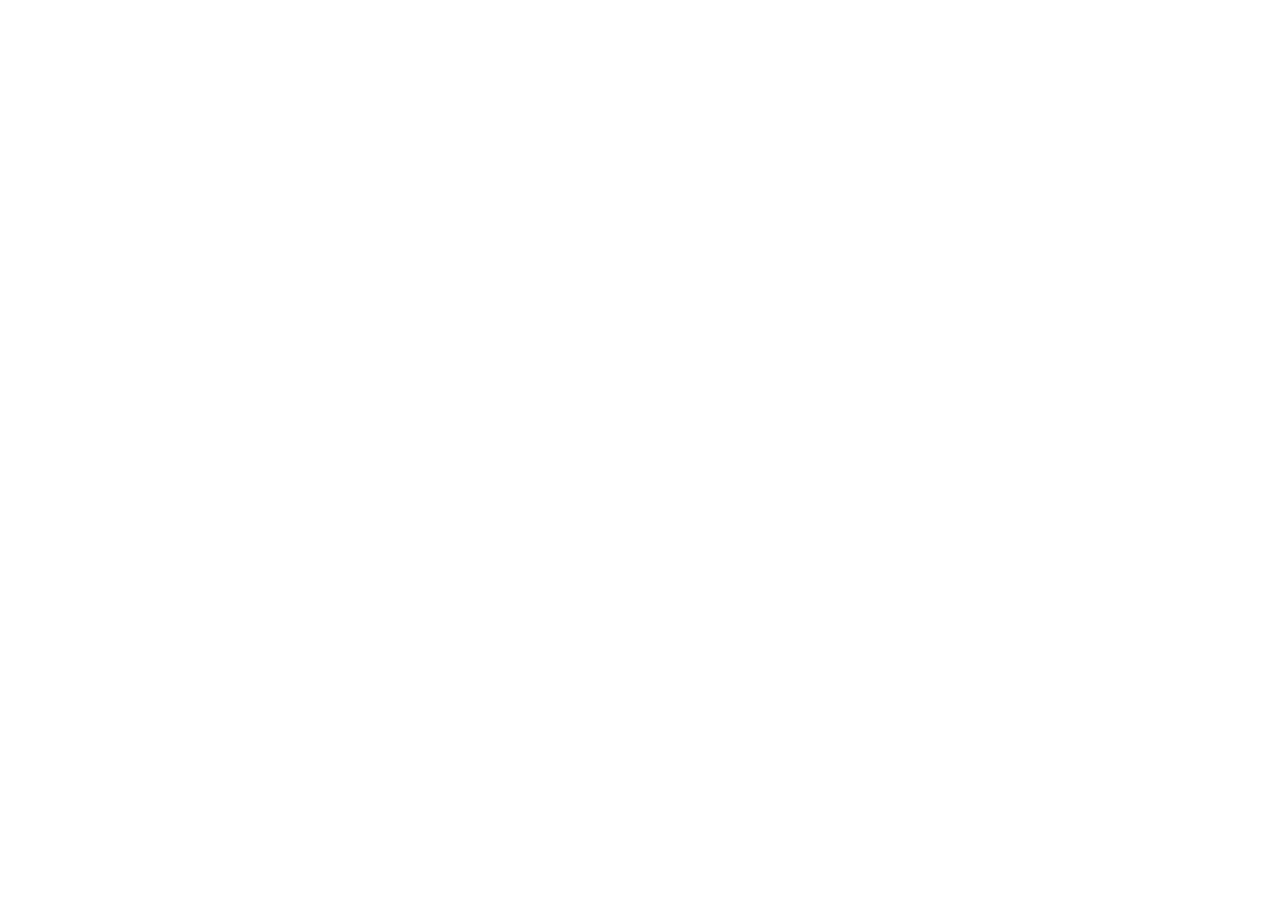
==== index.html @ 7956d727 "Add files via upload" ====
<!DOCTYPE html>
<html lang="en">

  <head>
    <meta charset="UTF-8">
    <title>Untitled</title>
    

  </head>
    
  <body>
  <!DOCTYPE html>
<html lang="he" dir="rtl">
<head>
    <meta charset="UTF-8">
    <meta name="viewport" content="width=device-width, initial-scale=1.0">
    <title>שיר גלילי - מאמנת רגשית לילדים ובני נוער</title>
    
    <!-- Scripts for React, Babel and Tailwind -->
    <script src="https://unpkg.com/react@18/umd/react.production.min.js"></script>
    <script src="https://unpkg.com/react-dom@18/umd/react-dom.production.min.js"></script>
    <script src="https://unpkg.com/@babel/standalone/babel.min.js"></script>
    <script src="https://cdn.tailwindcss.com"></script>
    
    <!-- Lucide Icons -->
    <script src="https://unpkg.com/lucide@latest"></script>

    <style>
        @import url('https://fonts.googleapis.com/css2?family=Assistant:wght@200;300;400;500;600;700;800&display=swap');
        body {
            font-family: 'Assistant', sans-serif;
        }
        .dir-rtl { direction: rtl; }
        @keyframes bounce-slow {
            0%, 100% { transform: translateY(-5%); }
            50% { transform: translateY(0); }
        }
        .animate-bounce-slow {
            animation: bounce-slow 3s infinite;
        }
        /* WhatsApp Bubble Style */
        .whatsapp-bubble {
            position: relative;
            background: #ffffff;
            border-radius: 18px;
            border-top-right-radius: 4px;
            box-shadow: 0 2px 4px rgba(0,0,0,0.1);
        }
        .whatsapp-bubble::before {
            content: "";
            position: absolute;
            top: 0;
            right: -10px;
            width: 20px;
            height: 20px;
            background: linear-gradient(135deg, #ffffff 50%, transparent 50%);
        }
    </style>
</head>
<body>
    <div id="root"></div>

    <script type="text/babel">
        const { useState, useEffect } = React;

        const Icon = ({ name, size = 24, className = "" }) => {
            useEffect(() => {
                if (window.lucide) {
                    window.lucide.createIcons();
                }
            }, [name]);
            return <i data-lucide={name} style={{ width: size, height: size }} className={className}></i>;
        };

        const App = () => {
            const [scrolled, setScrolled] = useState(false);
            const [formData, setFormData] = useState({ name: '', phone: '', age: '' });
            const [isSubmitted, setIsSubmitted] = useState(false);

            useEffect(() => {
                const handleScroll = () => setScrolled(window.scrollY > 20);
                window.addEventListener('scroll', handleScroll);
                if (window.lucide) window.lucide.createIcons();
                return () => window.removeEventListener('scroll', handleScroll);
            }, []);

            const handleWhatsAppClick = (type = 'general') => {
                const phone = "972544572696";
                const messages = {
                    general: "היי שיר, אשמח לשמוע פרטים על תהליך הליווי שלך",
                    freebie: "היי שיר, אשמח לממש את המתנה החינמית שלך!"
                };
                const text = encodeURIComponent(messages[type] || messages.general);
                window.open(`https://wa.me/${phone}?text=${text}`, '_blank');
            };

            const handleFormSubmit = (e) => {
                e.preventDefault();
                const recipientEmail = "shirgalili.coach@gmail.com";
                const subject = encodeURIComponent(`פנייה חדשה מדף הנחיתה - ${formData.name}`);
                const body = encodeURIComponent(
                    `שלום שיר,\n\nהתקבלה פנייה חדשה לתיאום אימון רגשי:\n\n` +
                    `שם מלא: ${formData.name}\n` +
                    `טלפון: ${formData.phone}\n` +
                    `גיל הילד/ה: ${formData.age}\n\n` +
                    `נשלח מדף הנחיתה.`
                );
                window.location.href = `mailto:${recipientEmail}?subject=${subject}&body=${body}`;
                setIsSubmitted(true);
                setTimeout(() => setIsSubmitted(false), 5000);
            };

            const services = [
                { title: "חיזוק הדימוי העצמי והביטחון", icon: "trophy", iconColor: "text-amber-500", color: "bg-amber-50" },
                { title: "ויסות רגשי והתמודדות עם כעסים", icon: "sun", iconColor: "text-orange-400", color: "bg-orange-50" },
                { title: "תקשורת טובה ובריאה עם הסביבה", icon: "messages-square", iconColor: "text-blue-500", color: "bg-blue-50" },
                { title: "הצבת מטרות אישיות והגשמה", icon: "target", iconColor: "text-red-500", color: "bg-red-50" }
            ];

            const testimonials = [
                { text: "היי שיר שבוע טוב ממי! רציתי לשתף אותך שדיברנו בשבת וממש שמתי לב שהוא הרבה יותר מודע לעצמו, הוא כבר מחכה בקוצר רוח למפגש שלכם השבוע! אני לא יודעת מה את עושה שם אבל זה עובד!! אני ממש ממש מודה לך! 🙏💖", time: "20:35" },
                { text: "היי שיר, מה שלומך? ערב טוב, בשמחה, גם יש כמה עדכונים שחייבת לשתף אותך... דברים טובים כמובן! הילד חזר פשוט אחרת היום ✨", time: "21:37" },
                { text: "היי שיר, רציתי לומר תודה. הילד בן 7 וחצי ואני רואה שינוי אמיתי בדרך שהוא מפרש סיטואציות בבית. המדריך ששלחת לנו עזר לנו מאוד להתחיל לדבר בשפה אחרת בבית, זה פשוט קסם! 😍", time: "10:15" }
            ];

            return (
                <div className="min-h-screen bg-[#fcfdfd] text-slate-800 selection:bg-blue-100 dir-rtl">
                    {/* Navigation */}
                    <nav className={`fixed top-0 left-0 right-0 z-50 transition-all duration-300 px-6 py-2 flex justify-between items-center ${scrolled ? 'bg-white/95 backdrop-blur-md shadow-sm border-b' : 'bg-transparent'}`}>
                        <div className="flex items-center">
                            <img src="logo.png" alt="לוגו" className="h-16 md:h-20 object-contain" onError={(e) => e.target.style.display='none'} />
                        </div>
                        <div className="hidden md:flex gap-8 font-medium text-[#4a6b8a]">
                            <a href="#services" className="hover:text-[#5c85a8] transition">תחומי ליווי</a>
                            <a href="#about" className="hover:text-[#5c85a8] transition">קצת עליי</a>
                            <a href="#testimonials" className="hover:text-[#5c85a8] transition">המלצות</a>
                            <a href="#freebie" className="text-[#9eb89a] font-bold">מתנה בחינם</a>
                            <a href="#contact" className="hover:text-[#5c85a8] transition">צור קשר</a>
                        </div>
                        <button onClick={() => handleWhatsAppClick('general')} className="bg-[#25D366] text-white px-5 py-2.5 rounded-full flex items-center gap-2 font-bold shadow-md hover:bg-[#20ba5a] transition">
                            <Icon name="message-circle" size={18} />
                            <span>דברו איתי</span>
                        </button>
                    </nav>

                    {/* Hero Section */}
                    <section className="relative pt-36 pb-20 px-6 bg-gradient-to-b from-[#f0f4f8] via-white to-white text-right">
                        <div className="max-w-6xl mx-auto flex flex-col md:flex-row items-center gap-16 text-right">
                            <div className="md:w-1/2 space-y-8 z-10 text-right">
                                <div className="inline-block bg-[#9eb89a]/20 text-[#6a8a66] px-4 py-1 rounded-full text-sm font-bold border border-[#9eb89a]/30">עכשיו יותר מתמיד הילדים שלכם זקוקים למענה</div>
                                <h1 className="text-4xl md:text-6xl font-extrabold text-[#4a6b8a] leading-tight text-right">מעניקה לילד שלך <span className="text-[#9eb89a]">ארגז כלים</span> רגשי לחיים</h1>
                                <p className="text-xl text-slate-600 leading-relaxed text-right">נעים מאוד, אני <span className="font-bold text-[#4a6b8a]">שיר</span>, מאמנת רגשית לילדים ונוער. אני מזמינה את ילדיכם לתהליך של צמיחה וביטחון.</p>
                                <div className="flex flex-wrap gap-4 justify-start">
                                    <button onClick={() => handleWhatsAppClick('general')} className="bg-[#25D366] text-white px-10 py-4 rounded-2xl text-lg font-bold shadow-lg transform hover:-translate-y-1 transition">תיאום שיחת ייעוץ בוואטסאפ</button>
                                    <button onClick={() => document.getElementById('freebie').scrollIntoView({ behavior: 'smooth' })} className="bg-white border-2 border-[#9eb89a] text-[#6a8a66] px-10 py-4 rounded-2xl text-lg font-bold hover:bg-[#9eb89a]/5 transition">לקבלת המוצר החינמי</button>
                                </div>
                            </div>
                            <div className="md:w-1/2 relative">
                                <div className="relative w-full aspect-square max-w-md mx-auto">
                                    <div className="relative z-10 w-full h-full rounded-[2.5rem] overflow-hidden border-8 border-white shadow-2xl">
                                        <img src="shir-profile.png" alt="שיר" className="w-full h-full object-cover" />
                                    </div>
                                    <div className="absolute -bottom-6 -right-10 z-20 bg-white p-5 rounded-2xl shadow-xl border flex items-center gap-4 hidden sm:flex">
                                        <div className="bg-[#9eb89a]/20 p-2 rounded-full text-[#6a8a66]"><Icon name="heart" /></div>
                                        <div className="text-right"><div className="font-bold text-right">מרחב בטוח ומכיל</div><div className="text-sm text-slate-500 text-right">שיר גלילי</div></div>
                                    </div>
                                </div>
                            </div>
                        </div>
                    </section>

                    {/* Services Section */}
                    <section id="services" className="py-24 px-6 bg-white text-right">
                        <div className="max-w-6xl mx-auto text-center">
                            <h2 className="text-3xl md:text-5xl font-bold text-[#4a6b8a] mb-4 text-center">במה אנחנו מתמקדים?</h2>
                            <div className="w-24 h-1.5 bg-[#9eb89a] mx-auto rounded-full mb-16"></div>
                            <div className="grid grid-cols-1 sm:grid-cols-2 lg:grid-cols-4 gap-8">
                                {services.map((s, i) => (
                                    <div key={i} className="bg-white p-8 rounded-[2rem] border border-slate-100 shadow-sm hover:shadow-xl transition-all text-center">
                                        <div className={`w-24 h-24 ${s.color} rounded-[2rem] flex items-center justify-center mx-auto mb-6 shadow-inner text-center`}>
                                            <Icon name={s.icon} size={40} className={s.iconColor} />
                                        </div>
                                        <h3 className="text-xl font-bold text-[#4a6b8a] text-center">{s.title}</h3>
                                    </div>
                                ))}
                            </div>
                        </div>
                    </section>

                    {/* About Me Section */}
                    <section id="about" className="py-24 px-6 bg-slate-50 text-right">
                        <div className="max-w-6xl mx-auto flex flex-col md:flex-row gap-16 items-center text-right">
                            <div className="md:w-2/5 text-center">
                                <div className="relative inline-block">
                                    <div className="absolute -inset-4 bg-[#9eb89a]/20 rounded-full blur-xl animate-pulse"></div>
                                    <div className="relative w-64 h-64 md:w-80 md:h-80 rounded-full overflow-hidden border-4 border-white shadow-2xl mx-auto grayscale-0 hover:grayscale transition duration-500">
                                        <img src="shir-profile.png" alt="שיר גלילי" className="w-full h-full object-cover" />
                                    </div>
                                </div>
                            </div>
                            <div className="md:w-3/5 space-y-6 text-right">
                                <h2 className="text-3xl md:text-5xl font-bold text-[#4a6b8a] text-right">נעים מאוד, אני שיר</h2>
                                <div className="w-20 h-1.5 bg-[#9eb89a] rounded-full mr-0 text-right"></div>
                                <div className="space-y-4 text-lg text-slate-700 leading-relaxed text-right">
                                    <p>אני <strong>שיר גלילי</strong>, מאמנת רגשית בשיטת "בשביל ההורות", מורה ומחנכת.</p>
                                    <p>
                                        הקשר שלי עם עולם הילדים והנוער התחיל עוד כשהייתי נערה בעצמי. תמיד מצאתי את עצמי במקום המקשיב, המכיל והמייעץ, עד שרבים מחבריי נהגו לכנות אותי "הפסיכולוגית האישית" שלהם.
                                    </p>
                                    <p className="bg-white p-4 rounded-xl border-r-4 border-[#9eb89a] shadow-sm italic text-right">
                                        "בעקבות תקופה מאתגרת שעברתי בחיי, זכיתי להיחשף לעולם האימון הרגשי – הפעם מכיסא המתאמנת. החוויה הזו שינתה את חיי מהקצה אל הקצה!"
                                    </p>
                                    <p>
                                        באותו רגע מדויק, כשהרגשתי את השינוי על בשרי, ידעתי שזה הייעוד שלי: להעביר את הטוב הזה הלאה, להעניק לילדים ולבני נוער את הכלים ששינו אותי, ולעזור להם לצמוח מתוך כל אתגר.
                                    </p>
                                </div>
                                <button onClick={() => handleWhatsAppClick('general')} className="flex items-center gap-2 text-[#4a6b8a] font-bold hover:gap-4 transition-all text-right">
                                    <span>רוצים להכיר אותי טוב יותר? בואו נדבר</span>
                                    <Icon name="arrow-left" size={20} />
                                </button>
                            </div>
                        </div>
                    </section>

                    {/* Testimonials Section */}
                    <section id="testimonials" className="py-24 px-6 bg-[#f0f2f5] overflow-hidden text-right">
                        <div className="max-w-4xl mx-auto text-right">
                            <div className="text-center mb-16 text-center">
                                <h2 className="text-3xl md:text-5xl font-bold text-[#4a6b8a] mb-4 text-center">מה הורים מספרים?</h2>
                                <div className="w-24 h-1.5 bg-[#9eb89a] mx-auto rounded-full mb-8"></div>
                                <p className="text-slate-700 text-center font-semibold text-lg text-center">הודעות אמיתיות שנשלחו כבר בזמן תהליך הליווי הרגשי של הילדים שלכם!</p>
                            </div>
                            
                            <div className="space-y-12 text-right">
                                {testimonials.map((t, i) => (
                                    <div key={i} className={`flex ${i % 2 === 0 ? 'justify-start' : 'justify-end'} animate-in slide-in-from-bottom duration-700`}>
                                        <div className={`max-w-[85%] md:max-w-[60%] whatsapp-bubble p-4 text-right shadow-md ${i % 2 !== 0 ? 'bg-[#dcf8c6]' : 'bg-white'}`}>
                                            <p className="text-slate-800 leading-relaxed text-lg mb-2 text-right">{t.text}</p>
                                            <div className="text-[11px] text-slate-400 text-left">{t.time} ✓✓</div>
                                        </div>
                                    </div>
                                ))}
                            </div>
                        </div>
                    </section>

                    {/* Freebie Section */}
                    <section id="freebie" className="py-24 px-6 relative overflow-hidden text-right">
                        <div className="absolute inset-0 bg-[#5c85a8]"></div>
                        <div className="max-w-5xl mx-auto relative z-10 text-right">
                            <div className="bg-white/10 backdrop-blur-md border border-white/20 rounded-[3rem] p-8 md:p-16 flex flex-col md:flex-row items-center gap-12 text-white text-right">
                                <div className="md:w-3/5 space-y-6 text-right">
                                    <div className="inline-block bg-[#9eb89a] px-4 py-1 rounded-full text-sm font-bold uppercase text-right">מתנה עבורכם</div>
                                    <h2 className="text-3xl md:text-5xl font-bold text-right">לראות את העולם במגוון צבעים 🎨</h2>
                                    <p className="text-xl text-blue-50 leading-relaxed text-right">הכנתי לכם מוצר חינמי שעוזר לילדים לגלות שיש יותר מדרך אחת להסתכל על סיטואציות. כלי פשוט שמשנה אווירה בבית.</p>
                                    <button onClick={() => handleWhatsAppClick('freebie')} className="bg-[#25D366] text-white px-10 py-5 rounded-2xl text-xl font-bold flex items-center gap-3 shadow-xl hover:bg-[#20ba5a] transition active:scale-95 text-right">
                                        <Icon name="message-circle" size={30} />
                                        <span>שלחי לי את המתנה לוואטסאפ</span>
                                    </button>
                                </div>
                                <div className="md:w-2/5 text-center">
                                    <div className="text-8xl animate-bounce-slow text-center">🎁</div>
                                </div>
                            </div>
                        </div>
                    </section>

                    {/* Clinic Section */}
                    <section className="py-24 px-6 bg-slate-50 text-right">
                        <div className="max-w-6xl mx-auto flex flex-col md:flex-row gap-16 items-center text-right">
                            <div className="md:w-1/2 text-right">
                                <div className="rounded-[2.5rem] overflow-hidden shadow-2xl border-8 border-white group text-right">
                                    <img src="clinic.png" alt="קליניקה" className="w-full h-full object-cover group-hover:scale-105 transition duration-700" />
                                </div>
                            </div>
                            <div className="md:w-1/2 space-y-6 text-right">
                                <h2 className="text-3xl font-bold text-[#4a6b8a] text-right">הקליניקה שלי</h2>
                                <div className="w-16 h-1.5 bg-[#9eb89a] rounded-full mr-0 text-right"></div>
                                <p className="text-lg text-slate-600 leading-relaxed text-right">התהליך מתקיים במרחב רגוע, בטוח ומזמין. הקליניקה מעוצבת כדי להשרות ביטחון ולאפשר ביטוי עצמי מלא דרך שיחה, משחק ויצירה.</p>
                                <div className="space-y-4 pt-4 text-right">
                                    {["ליווי אישי ממוקד תוצאות 🌱", "הדרכת הורים צמודה 🏡", "סביבה תומכת ומקבלת ☁️"].map((t, i) => (
                                        <div key={i} className="bg-white p-4 rounded-2xl border border-slate-100 font-bold shadow-sm text-right">{t}</div>
                                    ))}
                                </div>
                            </div>
                        </div>
                    </section>

                    {/* Footer / Contact Section */}
                    <footer id="contact" className="bg-[#1e293b] text-white py-20 px-6 text-right">
                        <div className="max-w-6xl mx-auto grid grid-cols-1 md:grid-cols-2 gap-20 text-right">
                            <div className="space-y-8 text-right">
                                <div className="bg-white p-3 inline-block rounded-2xl shadow-lg text-right">
                                    <img src="logo.png" className="h-20" alt="לוגו שיר" />
                                </div>
                                <h2 className="text-3xl font-bold text-right">אני זמינה לכל שאלה</h2>
                                <div className="space-y-4 text-right">
                                    <a href="tel:0544572696" className="flex items-center gap-4 text-xl hover:text-blue-400 transition group justify-start text-right">
                                        <div className="bg-blue-500/10 p-3 rounded-full text-blue-400 group-hover:bg-blue-500/20 text-right"><Icon name="phone" /></div>
                                        <span className="font-mono text-right">054-4572696</span>
                                    </a>
                                    <button onClick={() => handleWhatsAppClick('general')} className="flex items-center gap-4 text-xl bg-[#25D366]/10 p-3 pr-4 rounded-2xl border border-[#25D366]/30 text-[#25D366] hover:bg-[#25D366]/20 transition-all w-full md:w-auto justify-start text-right">
                                        <Icon name="message-circle" />
                                        <span className="font-bold text-right">שיר - מאמנת רגשית</span>
                                    </button>
                                </div>
                            </div>

                            <div className="bg-white/5 p-8 rounded-[2.5rem] border border-white/10 relative shadow-2xl text-right">
                                {isSubmitted && (
                                    <div className="absolute inset-0 z-20 bg-slate-900/95 flex flex-col items-center justify-center p-8 text-center animate-in fade-in duration-300">
                                        <Icon name="check-circle" size={48} className="text-green-500 mb-4 text-center" />
                                        <h3 className="text-2xl font-bold mb-2 text-center">המייל מוכן!</h3>
                                        <p className="text-slate-300 text-center">אנא לחצו על 'שלח' באפליקציית המייל שפתחנו עבורכם.</p>
                                        <button onClick={() => setIsSubmitted(false)} className="mt-4 underline text-[#9eb89a] text-center">חזור</button>
                                    </div>
                                )}
                                <h3 className="text-2xl font-bold mb-8 flex items-center gap-3 justify-start text-right">נחזור אליכם בהקדם <span className="text-[#9eb89a]">🍃</span></h3>
                                <form onSubmit={handleFormSubmit} className="space-y-5 text-right">
                                    <input required value={formData.name} onChange={e => setFormData({...formData, name: e.target.value})} className="w-full px-5 py-4 bg-white/5 rounded-xl border border-white/10 text-white focus:border-[#9eb89a] outline-none transition-colors text-right" placeholder="שם מלא" />
                                    <div className="grid grid-cols-1 sm:grid-cols-2 gap-4 text-right">
                                        <input required value={formData.phone} onChange={e => setFormData({...formData, phone: e.target.value})} className="w-full px-5 py-4 bg-white/5 rounded-xl border border-white/10 text-white focus:border-[#9eb89a] outline-none transition-colors text-right" placeholder="טלפון" />
                                        <input required value={formData.age} onChange={e => setFormData({...formData, age: e.target.value})} className="w-full px-5 py-4 bg-white/5 rounded-xl border border-white/10 text-white focus:border-[#9eb89a] outline-none transition-colors text-right" placeholder="גיל הילד/ה" />
                                    </div>
                                    <button type="submit" className="w-full bg-[#5c85a8] hover:bg-[#4a6b8a] py-5 rounded-xl font-bold text-lg flex items-center justify-center gap-3 transition shadow-lg text-right">
                                        <Icon name="send" size={20} />
                                        <span>שליחת פרטים לתיאום</span>
                                    </button>
                                </form>
                            </div>
                        </div>
                        <div className="mt-20 pt-8 border-t border-white/10 text-center text-slate-500 text-sm text-center">
                            © {new Date().getFullYear()} שיר גלילי - מאמנת רגשית לילדים ובני נוער | כל הזכויות שמורות
                        </div>
                    </footer>
                </div>
            );
        };

        const root = ReactDOM.createRoot(document.getElementById('root'));
        root.render(<App />);
    </script>
</body>
</html>
    
  </body>
  
</html>
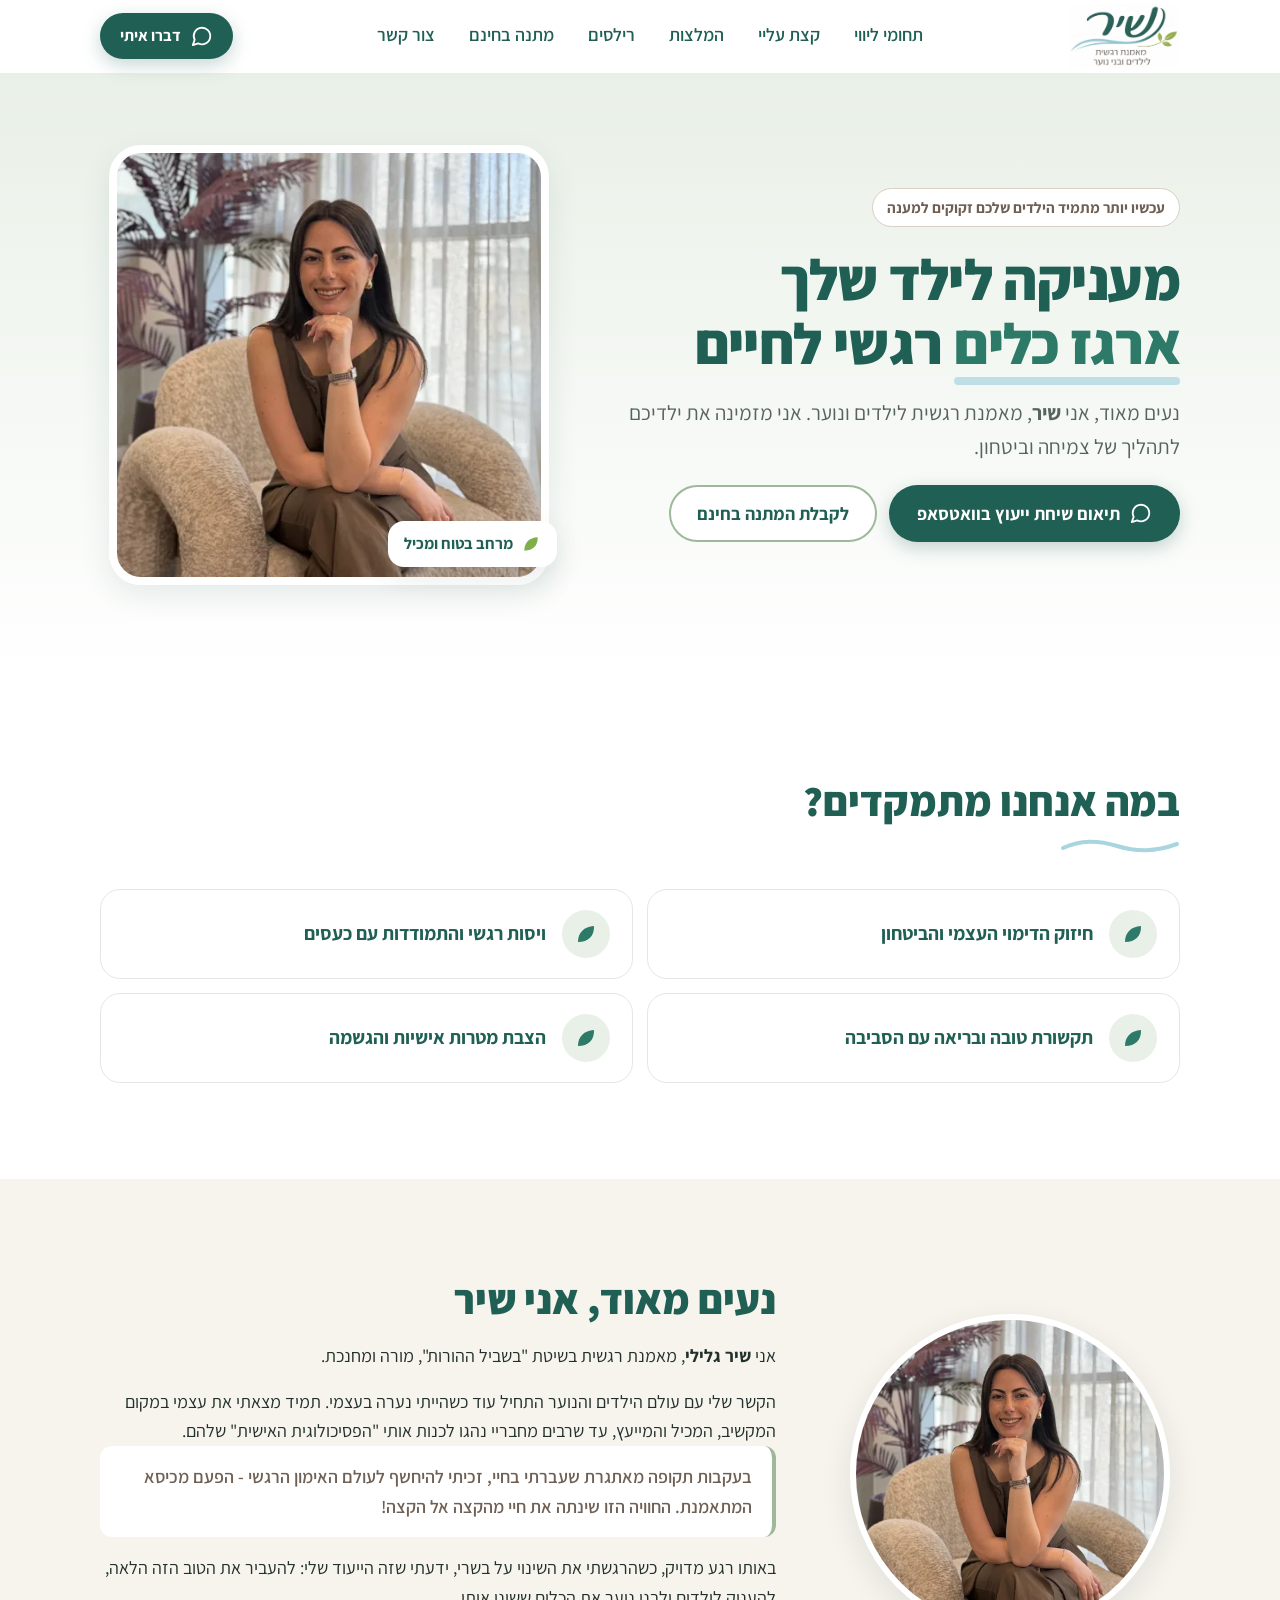
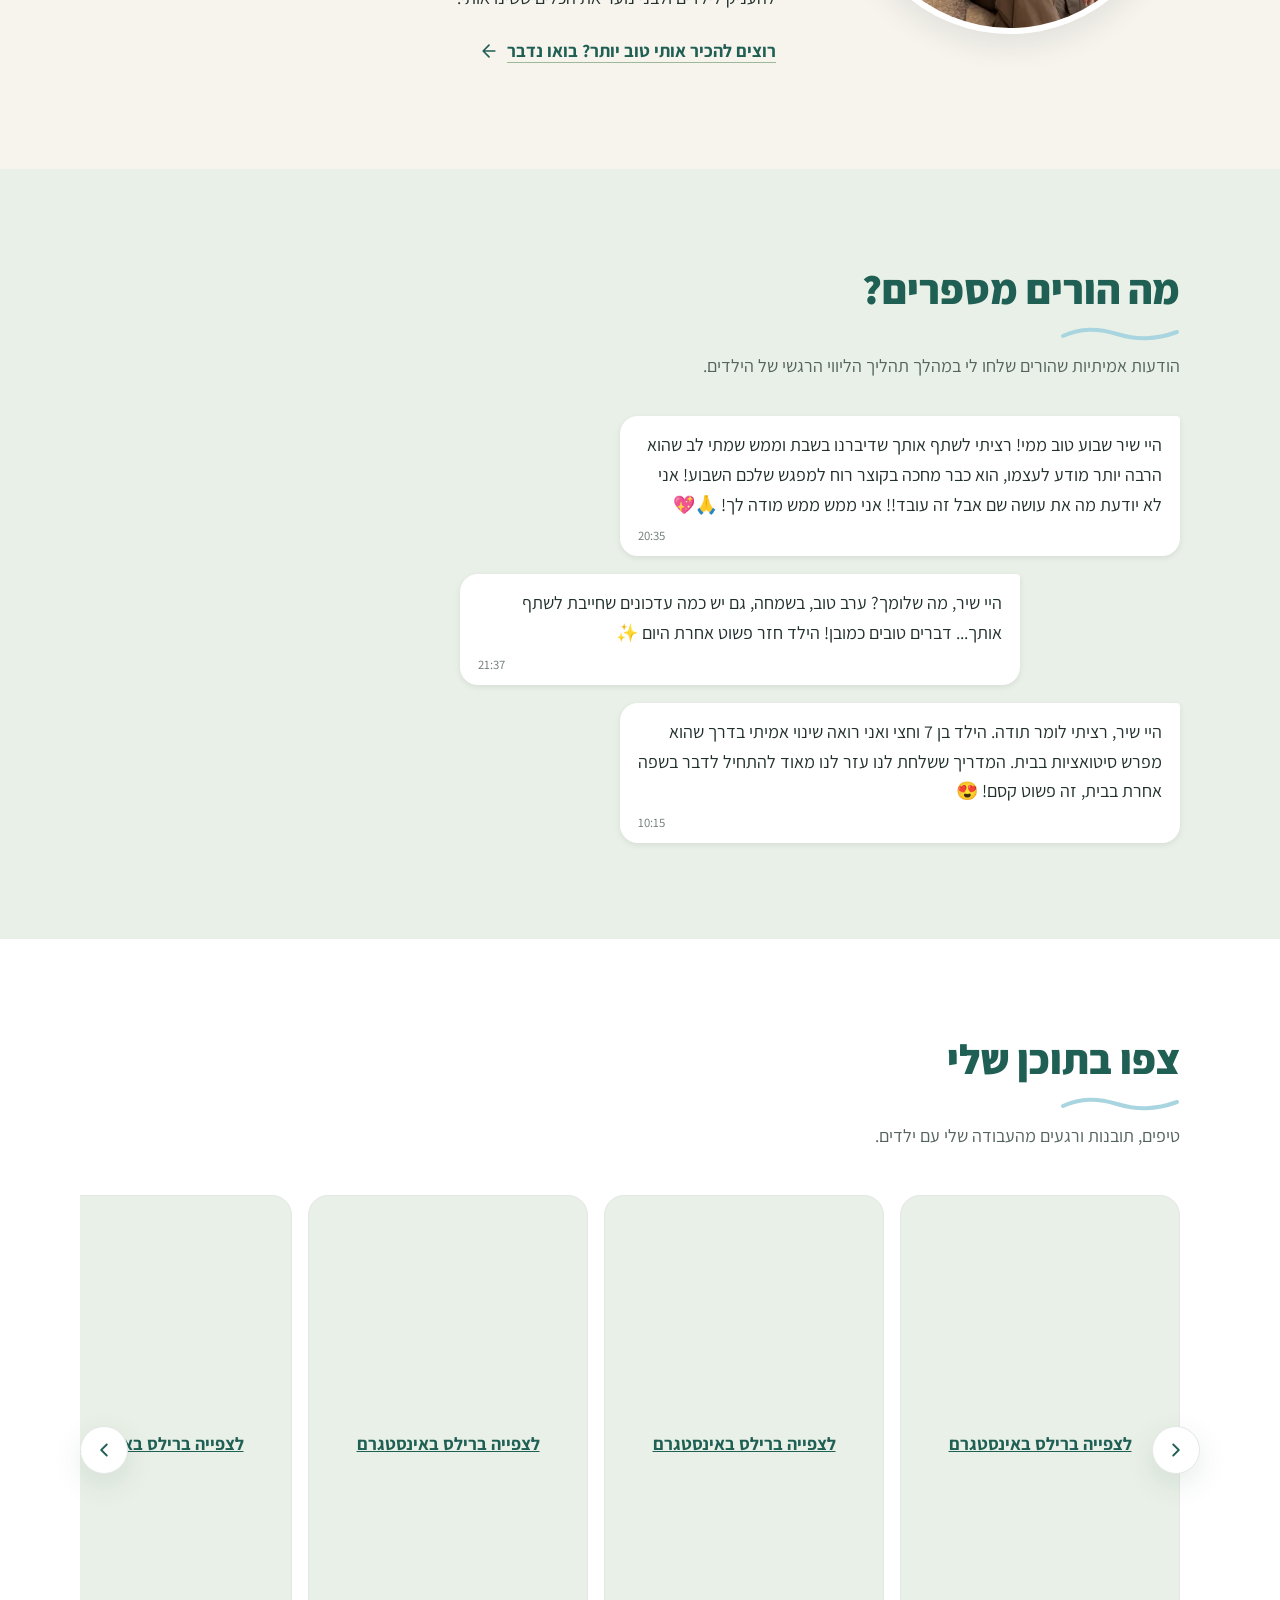
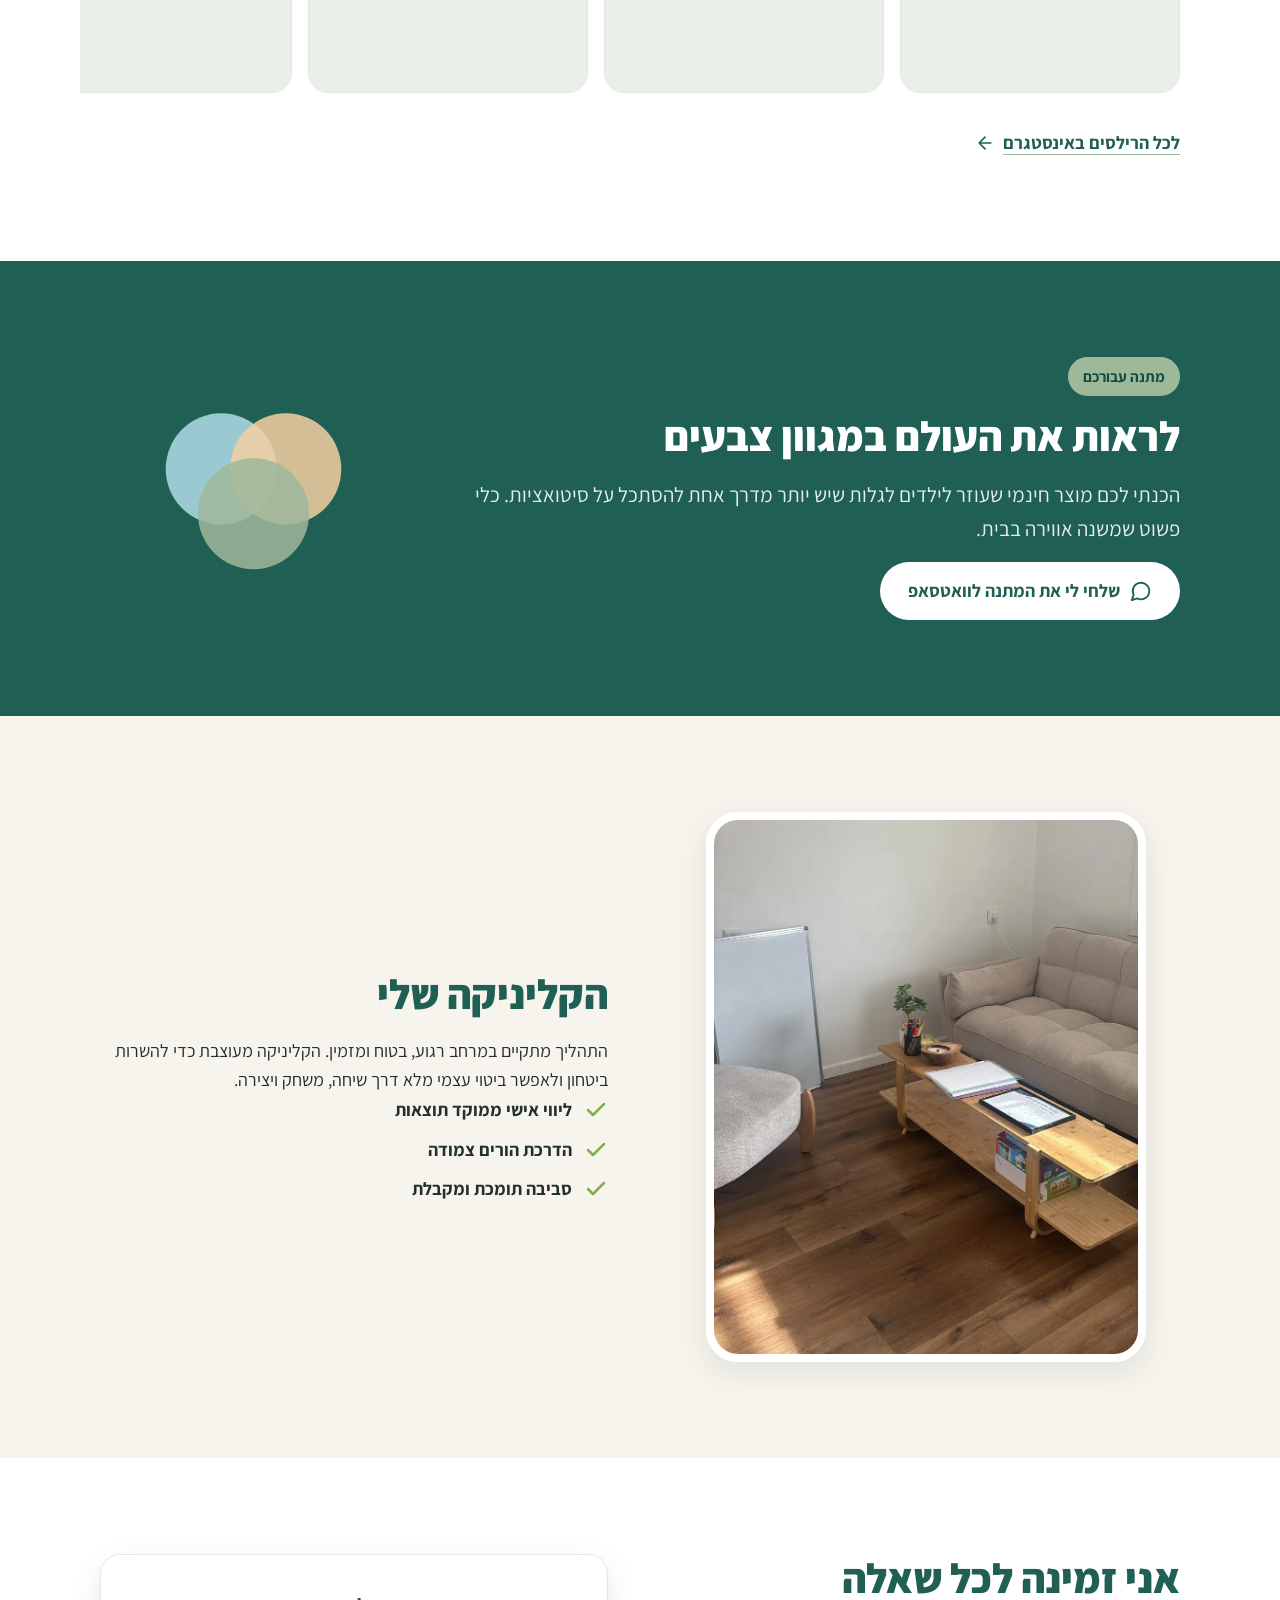
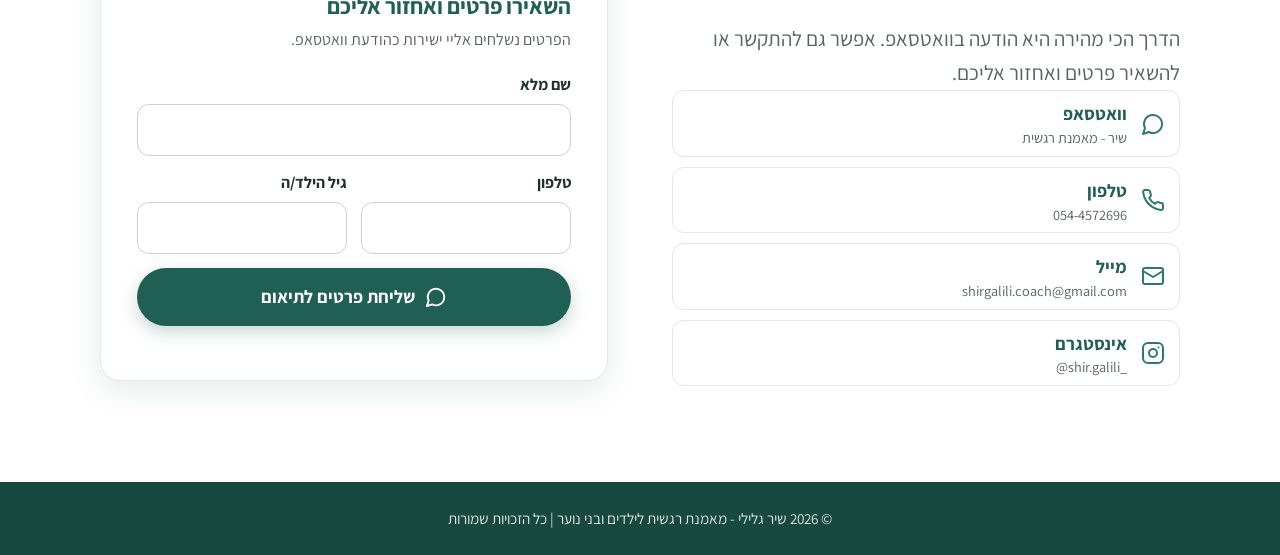
==== commit 54c306da: "Rebuild site as fast static page with mobile menu, SEO and WhatsApp form - Replace in-browser React/" ====
--- a/index.html
+++ b/index.html
@@ -1,347 +1,213 @@
 <!DOCTYPE html>
-<html lang="en">
-
-  <head>
-    <meta charset="UTF-8">
-    <title>Untitled</title>
-    
-
-  </head>
-    
-  <body>
-  <!DOCTYPE html>
 <html lang="he" dir="rtl">
 <head>
-    <meta charset="UTF-8">
-    <meta name="viewport" content="width=device-width, initial-scale=1.0">
-    <title>שיר גלילי - מאמנת רגשית לילדים ובני נוער</title>
-    
-    <!-- Scripts for React, Babel and Tailwind -->
-    <script src="https://unpkg.com/react@18/umd/react.production.min.js"></script>
-    <script src="https://unpkg.com/react-dom@18/umd/react-dom.production.min.js"></script>
-    <script src="https://unpkg.com/@babel/standalone/babel.min.js"></script>
-    <script src="https://cdn.tailwindcss.com"></script>
-    
-    <!-- Lucide Icons -->
-    <script src="https://unpkg.com/lucide@latest"></script>
-
-    <style>
-        @import url('https://fonts.googleapis.com/css2?family=Assistant:wght@200;300;400;500;600;700;800&display=swap');
-        body {
-            font-family: 'Assistant', sans-serif;
-        }
-        .dir-rtl { direction: rtl; }
-        @keyframes bounce-slow {
-            0%, 100% { transform: translateY(-5%); }
-            50% { transform: translateY(0); }
-        }
-        .animate-bounce-slow {
-            animation: bounce-slow 3s infinite;
-        }
-        /* WhatsApp Bubble Style */
-        .whatsapp-bubble {
-            position: relative;
-            background: #ffffff;
-            border-radius: 18px;
-            border-top-right-radius: 4px;
-            box-shadow: 0 2px 4px rgba(0,0,0,0.1);
-        }
-        .whatsapp-bubble::before {
-            content: "";
-            position: absolute;
-            top: 0;
-            right: -10px;
-            width: 20px;
-            height: 20px;
-            background: linear-gradient(135deg, #ffffff 50%, transparent 50%);
-        }
-    </style>
+<meta charset="UTF-8">
+<meta name="viewport" content="width=device-width, initial-scale=1">
+<title>שיר גלילי - מאמנת רגשית לילדים ובני נוער</title>
+<meta name="description" content="שיר גלילי, מאמנת רגשית לילדים ובני נוער בשיטת &quot;בשביל ההורות&quot;. חיזוק ביטחון עצמי, ויסות רגשי, תקשורת והצבת מטרות - בליווי אישי ובהדרכת הורים.">
+<link rel="canonical" href="https://liadgalili11-alt.github.io/shirgalili/">
+<meta name="theme-color" content="#1f5f54">
+<link rel="icon" type="image/png" sizes="48x48" href="img/icon-48.png">
+<link rel="apple-touch-icon" href="img/icon-180.png">
+
+<meta property="og:type" content="website">
+<meta property="og:locale" content="he_IL">
+<meta property="og:title" content="שיר גלילי - מאמנת רגשית לילדים ובני נוער">
+<meta property="og:description" content="ארגז כלים רגשי לחיים: ליווי אישי לילדים ונוער והדרכת הורים צמודה.">
+<meta property="og:url" content="https://liadgalili11-alt.github.io/shirgalili/">
+<meta property="og:image" content="https://liadgalili11-alt.github.io/shirgalili/img/shir-og.jpg">
+<meta name="twitter:card" content="summary_large_image">
+
+<link rel="preload" href="fonts/assistant-hebrew-wght-normal.woff2" as="font" type="font/woff2" crossorigin>
+<link rel="stylesheet" href="styles.css">
+
+<script type="application/ld+json">
+{
+  "@context": "https://schema.org",
+  "@type": "ProfessionalService",
+  "name": "שיר גלילי - מאמנת רגשית לילדים ובני נוער",
+  "url": "https://liadgalili11-alt.github.io/shirgalili/",
+  "image": "https://liadgalili11-alt.github.io/shirgalili/img/shir-og.jpg",
+  "telephone": "+972-54-457-2696",
+  "email": "shirgalili.coach@gmail.com",
+  "sameAs": ["https://www.instagram.com/shir.galili_"]
+}
+</script>
 </head>
 <body>
-    <div id="root"></div>
-
-    <script type="text/babel">
-        const { useState, useEffect } = React;
-
-        const Icon = ({ name, size = 24, className = "" }) => {
-            useEffect(() => {
-                if (window.lucide) {
-                    window.lucide.createIcons();
-                }
-            }, [name]);
-            return <i data-lucide={name} style={{ width: size, height: size }} className={className}></i>;
-        };
-
-        const App = () => {
-            const [scrolled, setScrolled] = useState(false);
-            const [formData, setFormData] = useState({ name: '', phone: '', age: '' });
-            const [isSubmitted, setIsSubmitted] = useState(false);
-
-            useEffect(() => {
-                const handleScroll = () => setScrolled(window.scrollY > 20);
-                window.addEventListener('scroll', handleScroll);
-                if (window.lucide) window.lucide.createIcons();
-                return () => window.removeEventListener('scroll', handleScroll);
-            }, []);
-
-            const handleWhatsAppClick = (type = 'general') => {
-                const phone = "972544572696";
-                const messages = {
-                    general: "היי שיר, אשמח לשמוע פרטים על תהליך הליווי שלך",
-                    freebie: "היי שיר, אשמח לממש את המתנה החינמית שלך!"
-                };
-                const text = encodeURIComponent(messages[type] || messages.general);
-                window.open(`https://wa.me/${phone}?text=${text}`, '_blank');
-            };
-
-            const handleFormSubmit = (e) => {
-                e.preventDefault();
-                const recipientEmail = "shirgalili.coach@gmail.com";
-                const subject = encodeURIComponent(`פנייה חדשה מדף הנחיתה - ${formData.name}`);
-                const body = encodeURIComponent(
-                    `שלום שיר,\n\nהתקבלה פנייה חדשה לתיאום אימון רגשי:\n\n` +
-                    `שם מלא: ${formData.name}\n` +
-                    `טלפון: ${formData.phone}\n` +
-                    `גיל הילד/ה: ${formData.age}\n\n` +
-                    `נשלח מדף הנחיתה.`
-                );
-                window.location.href = `mailto:${recipientEmail}?subject=${subject}&body=${body}`;
-                setIsSubmitted(true);
-                setTimeout(() => setIsSubmitted(false), 5000);
-            };
-
-            const services = [
-                { title: "חיזוק הדימוי העצמי והביטחון", icon: "trophy", iconColor: "text-amber-500", color: "bg-amber-50" },
-                { title: "ויסות רגשי והתמודדות עם כעסים", icon: "sun", iconColor: "text-orange-400", color: "bg-orange-50" },
-                { title: "תקשורת טובה ובריאה עם הסביבה", icon: "messages-square", iconColor: "text-blue-500", color: "bg-blue-50" },
-                { title: "הצבת מטרות אישיות והגשמה", icon: "target", iconColor: "text-red-500", color: "bg-red-50" }
-            ];
-
-            const testimonials = [
-                { text: "היי שיר שבוע טוב ממי! רציתי לשתף אותך שדיברנו בשבת וממש שמתי לב שהוא הרבה יותר מודע לעצמו, הוא כבר מחכה בקוצר רוח למפגש שלכם השבוע! אני לא יודעת מה את עושה שם אבל זה עובד!! אני ממש ממש מודה לך! 🙏💖", time: "20:35" },
-                { text: "היי שיר, מה שלומך? ערב טוב, בשמחה, גם יש כמה עדכונים שחייבת לשתף אותך... דברים טובים כמובן! הילד חזר פשוט אחרת היום ✨", time: "21:37" },
-                { text: "היי שיר, רציתי לומר תודה. הילד בן 7 וחצי ואני רואה שינוי אמיתי בדרך שהוא מפרש סיטואציות בבית. המדריך ששלחת לנו עזר לנו מאוד להתחיל לדבר בשפה אחרת בבית, זה פשוט קסם! 😍", time: "10:15" }
-            ];
-
-            return (
-                <div className="min-h-screen bg-[#fcfdfd] text-slate-800 selection:bg-blue-100 dir-rtl">
-                    {/* Navigation */}
-                    <nav className={`fixed top-0 left-0 right-0 z-50 transition-all duration-300 px-6 py-2 flex justify-between items-center ${scrolled ? 'bg-white/95 backdrop-blur-md shadow-sm border-b' : 'bg-transparent'}`}>
-                        <div className="flex items-center">
-                            <img src="logo.png" alt="לוגו" className="h-16 md:h-20 object-contain" onError={(e) => e.target.style.display='none'} />
-                        </div>
-                        <div className="hidden md:flex gap-8 font-medium text-[#4a6b8a]">
-                            <a href="#services" className="hover:text-[#5c85a8] transition">תחומי ליווי</a>
-                            <a href="#about" className="hover:text-[#5c85a8] transition">קצת עליי</a>
-                            <a href="#testimonials" className="hover:text-[#5c85a8] transition">המלצות</a>
-                            <a href="#freebie" className="text-[#9eb89a] font-bold">מתנה בחינם</a>
-                            <a href="#contact" className="hover:text-[#5c85a8] transition">צור קשר</a>
-                        </div>
-                        <button onClick={() => handleWhatsAppClick('general')} className="bg-[#25D366] text-white px-5 py-2.5 rounded-full flex items-center gap-2 font-bold shadow-md hover:bg-[#20ba5a] transition">
-                            <Icon name="message-circle" size={18} />
-                            <span>דברו איתי</span>
-                        </button>
-                    </nav>
-
-                    {/* Hero Section */}
-                    <section className="relative pt-36 pb-20 px-6 bg-gradient-to-b from-[#f0f4f8] via-white to-white text-right">
-                        <div className="max-w-6xl mx-auto flex flex-col md:flex-row items-center gap-16 text-right">
-                            <div className="md:w-1/2 space-y-8 z-10 text-right">
-                                <div className="inline-block bg-[#9eb89a]/20 text-[#6a8a66] px-4 py-1 rounded-full text-sm font-bold border border-[#9eb89a]/30">עכשיו יותר מתמיד הילדים שלכם זקוקים למענה</div>
-                                <h1 className="text-4xl md:text-6xl font-extrabold text-[#4a6b8a] leading-tight text-right">מעניקה לילד שלך <span className="text-[#9eb89a]">ארגז כלים</span> רגשי לחיים</h1>
-                                <p className="text-xl text-slate-600 leading-relaxed text-right">נעים מאוד, אני <span className="font-bold text-[#4a6b8a]">שיר</span>, מאמנת רגשית לילדים ונוער. אני מזמינה את ילדיכם לתהליך של צמיחה וביטחון.</p>
-                                <div className="flex flex-wrap gap-4 justify-start">
-                                    <button onClick={() => handleWhatsAppClick('general')} className="bg-[#25D366] text-white px-10 py-4 rounded-2xl text-lg font-bold shadow-lg transform hover:-translate-y-1 transition">תיאום שיחת ייעוץ בוואטסאפ</button>
-                                    <button onClick={() => document.getElementById('freebie').scrollIntoView({ behavior: 'smooth' })} className="bg-white border-2 border-[#9eb89a] text-[#6a8a66] px-10 py-4 rounded-2xl text-lg font-bold hover:bg-[#9eb89a]/5 transition">לקבלת המוצר החינמי</button>
-                                </div>
-                            </div>
-                            <div className="md:w-1/2 relative">
-                                <div className="relative w-full aspect-square max-w-md mx-auto">
-                                    <div className="relative z-10 w-full h-full rounded-[2.5rem] overflow-hidden border-8 border-white shadow-2xl">
-                                        <img src="shir-profile.png" alt="שיר" className="w-full h-full object-cover" />
-                                    </div>
-                                    <div className="absolute -bottom-6 -right-10 z-20 bg-white p-5 rounded-2xl shadow-xl border flex items-center gap-4 hidden sm:flex">
-                                        <div className="bg-[#9eb89a]/20 p-2 rounded-full text-[#6a8a66]"><Icon name="heart" /></div>
-                                        <div className="text-right"><div className="font-bold text-right">מרחב בטוח ומכיל</div><div className="text-sm text-slate-500 text-right">שיר גלילי</div></div>
-                                    </div>
-                                </div>
-                            </div>
-                        </div>
-                    </section>
-
-                    {/* Services Section */}
-                    <section id="services" className="py-24 px-6 bg-white text-right">
-                        <div className="max-w-6xl mx-auto text-center">
-                            <h2 className="text-3xl md:text-5xl font-bold text-[#4a6b8a] mb-4 text-center">במה אנחנו מתמקדים?</h2>
-                            <div className="w-24 h-1.5 bg-[#9eb89a] mx-auto rounded-full mb-16"></div>
-                            <div className="grid grid-cols-1 sm:grid-cols-2 lg:grid-cols-4 gap-8">
-                                {services.map((s, i) => (
-                                    <div key={i} className="bg-white p-8 rounded-[2rem] border border-slate-100 shadow-sm hover:shadow-xl transition-all text-center">
-                                        <div className={`w-24 h-24 ${s.color} rounded-[2rem] flex items-center justify-center mx-auto mb-6 shadow-inner text-center`}>
-                                            <Icon name={s.icon} size={40} className={s.iconColor} />
-                                        </div>
-                                        <h3 className="text-xl font-bold text-[#4a6b8a] text-center">{s.title}</h3>
-                                    </div>
-                                ))}
-                            </div>
-                        </div>
-                    </section>
-
-                    {/* About Me Section */}
-                    <section id="about" className="py-24 px-6 bg-slate-50 text-right">
-                        <div className="max-w-6xl mx-auto flex flex-col md:flex-row gap-16 items-center text-right">
-                            <div className="md:w-2/5 text-center">
-                                <div className="relative inline-block">
-                                    <div className="absolute -inset-4 bg-[#9eb89a]/20 rounded-full blur-xl animate-pulse"></div>
-                                    <div className="relative w-64 h-64 md:w-80 md:h-80 rounded-full overflow-hidden border-4 border-white shadow-2xl mx-auto grayscale-0 hover:grayscale transition duration-500">
-                                        <img src="shir-profile.png" alt="שיר גלילי" className="w-full h-full object-cover" />
-                                    </div>
-                                </div>
-                            </div>
-                            <div className="md:w-3/5 space-y-6 text-right">
-                                <h2 className="text-3xl md:text-5xl font-bold text-[#4a6b8a] text-right">נעים מאוד, אני שיר</h2>
-                                <div className="w-20 h-1.5 bg-[#9eb89a] rounded-full mr-0 text-right"></div>
-                                <div className="space-y-4 text-lg text-slate-700 leading-relaxed text-right">
-                                    <p>אני <strong>שיר גלילי</strong>, מאמנת רגשית בשיטת "בשביל ההורות", מורה ומחנכת.</p>
-                                    <p>
-                                        הקשר שלי עם עולם הילדים והנוער התחיל עוד כשהייתי נערה בעצמי. תמיד מצאתי את עצמי במקום המקשיב, המכיל והמייעץ, עד שרבים מחבריי נהגו לכנות אותי "הפסיכולוגית האישית" שלהם.
-                                    </p>
-                                    <p className="bg-white p-4 rounded-xl border-r-4 border-[#9eb89a] shadow-sm italic text-right">
-                                        "בעקבות תקופה מאתגרת שעברתי בחיי, זכיתי להיחשף לעולם האימון הרגשי – הפעם מכיסא המתאמנת. החוויה הזו שינתה את חיי מהקצה אל הקצה!"
-                                    </p>
-                                    <p>
-                                        באותו רגע מדויק, כשהרגשתי את השינוי על בשרי, ידעתי שזה הייעוד שלי: להעביר את הטוב הזה הלאה, להעניק לילדים ולבני נוער את הכלים ששינו אותי, ולעזור להם לצמוח מתוך כל אתגר.
-                                    </p>
-                                </div>
-                                <button onClick={() => handleWhatsAppClick('general')} className="flex items-center gap-2 text-[#4a6b8a] font-bold hover:gap-4 transition-all text-right">
-                                    <span>רוצים להכיר אותי טוב יותר? בואו נדבר</span>
-                                    <Icon name="arrow-left" size={20} />
-                                </button>
-                            </div>
-                        </div>
-                    </section>
-
-                    {/* Testimonials Section */}
-                    <section id="testimonials" className="py-24 px-6 bg-[#f0f2f5] overflow-hidden text-right">
-                        <div className="max-w-4xl mx-auto text-right">
-                            <div className="text-center mb-16 text-center">
-                                <h2 className="text-3xl md:text-5xl font-bold text-[#4a6b8a] mb-4 text-center">מה הורים מספרים?</h2>
-                                <div className="w-24 h-1.5 bg-[#9eb89a] mx-auto rounded-full mb-8"></div>
-                                <p className="text-slate-700 text-center font-semibold text-lg text-center">הודעות אמיתיות שנשלחו כבר בזמן תהליך הליווי הרגשי של הילדים שלכם!</p>
-                            </div>
-                            
-                            <div className="space-y-12 text-right">
-                                {testimonials.map((t, i) => (
-                                    <div key={i} className={`flex ${i % 2 === 0 ? 'justify-start' : 'justify-end'} animate-in slide-in-from-bottom duration-700`}>
-                                        <div className={`max-w-[85%] md:max-w-[60%] whatsapp-bubble p-4 text-right shadow-md ${i % 2 !== 0 ? 'bg-[#dcf8c6]' : 'bg-white'}`}>
-                                            <p className="text-slate-800 leading-relaxed text-lg mb-2 text-right">{t.text}</p>
-                                            <div className="text-[11px] text-slate-400 text-left">{t.time} ✓✓</div>
-                                        </div>
-                                    </div>
-                                ))}
-                            </div>
-                        </div>
-                    </section>
-
-                    {/* Freebie Section */}
-                    <section id="freebie" className="py-24 px-6 relative overflow-hidden text-right">
-                        <div className="absolute inset-0 bg-[#5c85a8]"></div>
-                        <div className="max-w-5xl mx-auto relative z-10 text-right">
-                            <div className="bg-white/10 backdrop-blur-md border border-white/20 rounded-[3rem] p-8 md:p-16 flex flex-col md:flex-row items-center gap-12 text-white text-right">
-                                <div className="md:w-3/5 space-y-6 text-right">
-                                    <div className="inline-block bg-[#9eb89a] px-4 py-1 rounded-full text-sm font-bold uppercase text-right">מתנה עבורכם</div>
-                                    <h2 className="text-3xl md:text-5xl font-bold text-right">לראות את העולם במגוון צבעים 🎨</h2>
-                                    <p className="text-xl text-blue-50 leading-relaxed text-right">הכנתי לכם מוצר חינמי שעוזר לילדים לגלות שיש יותר מדרך אחת להסתכל על סיטואציות. כלי פשוט שמשנה אווירה בבית.</p>
-                                    <button onClick={() => handleWhatsAppClick('freebie')} className="bg-[#25D366] text-white px-10 py-5 rounded-2xl text-xl font-bold flex items-center gap-3 shadow-xl hover:bg-[#20ba5a] transition active:scale-95 text-right">
-                                        <Icon name="message-circle" size={30} />
-                                        <span>שלחי לי את המתנה לוואטסאפ</span>
-                                    </button>
-                                </div>
-                                <div className="md:w-2/5 text-center">
-                                    <div className="text-8xl animate-bounce-slow text-center">🎁</div>
-                                </div>
-                            </div>
-                        </div>
-                    </section>
-
-                    {/* Clinic Section */}
-                    <section className="py-24 px-6 bg-slate-50 text-right">
-                        <div className="max-w-6xl mx-auto flex flex-col md:flex-row gap-16 items-center text-right">
-                            <div className="md:w-1/2 text-right">
-                                <div className="rounded-[2.5rem] overflow-hidden shadow-2xl border-8 border-white group text-right">
-                                    <img src="clinic.png" alt="קליניקה" className="w-full h-full object-cover group-hover:scale-105 transition duration-700" />
-                                </div>
-                            </div>
-                            <div className="md:w-1/2 space-y-6 text-right">
-                                <h2 className="text-3xl font-bold text-[#4a6b8a] text-right">הקליניקה שלי</h2>
-                                <div className="w-16 h-1.5 bg-[#9eb89a] rounded-full mr-0 text-right"></div>
-                                <p className="text-lg text-slate-600 leading-relaxed text-right">התהליך מתקיים במרחב רגוע, בטוח ומזמין. הקליניקה מעוצבת כדי להשרות ביטחון ולאפשר ביטוי עצמי מלא דרך שיחה, משחק ויצירה.</p>
-                                <div className="space-y-4 pt-4 text-right">
-                                    {["ליווי אישי ממוקד תוצאות 🌱", "הדרכת הורים צמודה 🏡", "סביבה תומכת ומקבלת ☁️"].map((t, i) => (
-                                        <div key={i} className="bg-white p-4 rounded-2xl border border-slate-100 font-bold shadow-sm text-right">{t}</div>
-                                    ))}
-                                </div>
-                            </div>
-                        </div>
-                    </section>
-
-                    {/* Footer / Contact Section */}
-                    <footer id="contact" className="bg-[#1e293b] text-white py-20 px-6 text-right">
-                        <div className="max-w-6xl mx-auto grid grid-cols-1 md:grid-cols-2 gap-20 text-right">
-                            <div className="space-y-8 text-right">
-                                <div className="bg-white p-3 inline-block rounded-2xl shadow-lg text-right">
-                                    <img src="logo.png" className="h-20" alt="לוגו שיר" />
-                                </div>
-                                <h2 className="text-3xl font-bold text-right">אני זמינה לכל שאלה</h2>
-                                <div className="space-y-4 text-right">
-                                    <a href="tel:0544572696" className="flex items-center gap-4 text-xl hover:text-blue-400 transition group justify-start text-right">
-                                        <div className="bg-blue-500/10 p-3 rounded-full text-blue-400 group-hover:bg-blue-500/20 text-right"><Icon name="phone" /></div>
-                                        <span className="font-mono text-right">054-4572696</span>
-                                    </a>
-                                    <button onClick={() => handleWhatsAppClick('general')} className="flex items-center gap-4 text-xl bg-[#25D366]/10 p-3 pr-4 rounded-2xl border border-[#25D366]/30 text-[#25D366] hover:bg-[#25D366]/20 transition-all w-full md:w-auto justify-start text-right">
-                                        <Icon name="message-circle" />
-                                        <span className="font-bold text-right">שיר - מאמנת רגשית</span>
-                                    </button>
-                                </div>
-                            </div>
-
-                            <div className="bg-white/5 p-8 rounded-[2.5rem] border border-white/10 relative shadow-2xl text-right">
-                                {isSubmitted && (
-                                    <div className="absolute inset-0 z-20 bg-slate-900/95 flex flex-col items-center justify-center p-8 text-center animate-in fade-in duration-300">
-                                        <Icon name="check-circle" size={48} className="text-green-500 mb-4 text-center" />
-                                        <h3 className="text-2xl font-bold mb-2 text-center">המייל מוכן!</h3>
-                                        <p className="text-slate-300 text-center">אנא לחצו על 'שלח' באפליקציית המייל שפתחנו עבורכם.</p>
-                                        <button onClick={() => setIsSubmitted(false)} className="mt-4 underline text-[#9eb89a] text-center">חזור</button>
-                                    </div>
-                                )}
-                                <h3 className="text-2xl font-bold mb-8 flex items-center gap-3 justify-start text-right">נחזור אליכם בהקדם <span className="text-[#9eb89a]">🍃</span></h3>
-                                <form onSubmit={handleFormSubmit} className="space-y-5 text-right">
-                                    <input required value={formData.name} onChange={e => setFormData({...formData, name: e.target.value})} className="w-full px-5 py-4 bg-white/5 rounded-xl border border-white/10 text-white focus:border-[#9eb89a] outline-none transition-colors text-right" placeholder="שם מלא" />
-                                    <div className="grid grid-cols-1 sm:grid-cols-2 gap-4 text-right">
-                                        <input required value={formData.phone} onChange={e => setFormData({...formData, phone: e.target.value})} className="w-full px-5 py-4 bg-white/5 rounded-xl border border-white/10 text-white focus:border-[#9eb89a] outline-none transition-colors text-right" placeholder="טלפון" />
-                                        <input required value={formData.age} onChange={e => setFormData({...formData, age: e.target.value})} className="w-full px-5 py-4 bg-white/5 rounded-xl border border-white/10 text-white focus:border-[#9eb89a] outline-none transition-colors text-right" placeholder="גיל הילד/ה" />
-                                    </div>
-                                    <button type="submit" className="w-full bg-[#5c85a8] hover:bg-[#4a6b8a] py-5 rounded-xl font-bold text-lg flex items-center justify-center gap-3 transition shadow-lg text-right">
-                                        <Icon name="send" size={20} />
-                                        <span>שליחת פרטים לתיאום</span>
-                                    </button>
-                                </form>
-                            </div>
-                        </div>
-                        <div className="mt-20 pt-8 border-t border-white/10 text-center text-slate-500 text-sm text-center">
-                            © {new Date().getFullYear()} שיר גלילי - מאמנת רגשית לילדים ובני נוער | כל הזכויות שמורות
-                        </div>
-                    </footer>
-                </div>
-            );
-        };
-
-        const root = ReactDOM.createRoot(document.getElementById('root'));
-        root.render(<App />);
-    </script>
+<a class="skip" href="#main">דילוג לתוכן</a>
+
+<header class="header">
+  <div class="wrap header__in">
+    <a class="logo" href="#top" aria-label="שיר גלילי - לראש העמוד">
+      <img src="img/logo.webp" width="520" height="297" alt="שיר - מאמנת רגשית לילדים ובני נוער">
+    </a>
+    <nav class="nav" aria-label="ניווט ראשי"><a href="#services">תחומי ליווי</a><a href="#about">קצת עליי</a><a href="#testimonials">המלצות</a><a href="#reels">רילסים</a><a href="#freebie">מתנה בחינם</a><a href="#contact">צור קשר</a></nav>
+    <div class="header__actions">
+      <a class="btn btn--primary btn--sm" href="https://wa.me/972544572696?text=%D7%94%D7%99%D7%99%20%D7%A9%D7%99%D7%A8%2C%20%D7%90%D7%A9%D7%9E%D7%97%20%D7%9C%D7%A9%D7%9E%D7%95%D7%A2%20%D7%A4%D7%A8%D7%98%D7%99%D7%9D%20%D7%A2%D7%9C%20%D7%AA%D7%94%D7%9C%D7%99%D7%9A%20%D7%94%D7%9C%D7%99%D7%95%D7%95%D7%99%20%D7%A9%D7%9C%D7%9A" target="_blank" rel="noopener"><svg viewBox="0 0 24 24" fill="none" stroke="currentColor" stroke-width="2" stroke-linecap="round" stroke-linejoin="round" aria-hidden="true"><path d="M7.9 20A9 9 0 1 0 4 16.1L2 22Z"/></svg><span>דברו איתי</span></a>
+      <button class="menu-btn" type="button" aria-expanded="false" aria-controls="mobile-nav" aria-label="פתיחת התפריט">
+        <svg class="i-open" viewBox="0 0 24 24" fill="none" stroke="currentColor" stroke-width="2" stroke-linecap="round" aria-hidden="true"><path d="M4 7h16M4 12h16M4 17h16"/></svg>
+        <svg class="i-close" viewBox="0 0 24 24" fill="none" stroke="currentColor" stroke-width="2" stroke-linecap="round" aria-hidden="true"><path d="M6 6l12 12M18 6 6 18"/></svg>
+      </button>
+    </div>
+  </div>
+  <nav class="mobile-nav" id="mobile-nav" aria-label="ניווט במובייל"><a href="#services">תחומי ליווי</a><a href="#about">קצת עליי</a><a href="#testimonials">המלצות</a><a href="#reels">רילסים</a><a href="#freebie">מתנה בחינם</a><a href="#contact">צור קשר</a></nav>
+</header>
+
+<main id="main">
+
+  <section class="hero" id="top">
+    <div class="wrap hero__grid">
+      <div class="hero__text">
+        <span class="badge">עכשיו יותר מתמיד הילדים שלכם זקוקים למענה</span>
+        <h1>מעניקה לילד שלך <span class="hl">ארגז כלים</span> רגשי לחיים</h1>
+        <p class="lead">נעים מאוד, אני <strong>שיר</strong>, מאמנת רגשית לילדים ונוער. אני מזמינה את ילדיכם לתהליך של צמיחה וביטחון.</p>
+        <div class="hero__cta">
+          <a class="btn btn--primary" href="https://wa.me/972544572696?text=%D7%94%D7%99%D7%99%20%D7%A9%D7%99%D7%A8%2C%20%D7%90%D7%A9%D7%9E%D7%97%20%D7%9C%D7%A9%D7%9E%D7%95%D7%A2%20%D7%A4%D7%A8%D7%98%D7%99%D7%9D%20%D7%A2%D7%9C%20%D7%AA%D7%94%D7%9C%D7%99%D7%9A%20%D7%94%D7%9C%D7%99%D7%95%D7%95%D7%99%20%D7%A9%D7%9C%D7%9A" target="_blank" rel="noopener"><svg viewBox="0 0 24 24" fill="none" stroke="currentColor" stroke-width="2" stroke-linecap="round" stroke-linejoin="round" aria-hidden="true"><path d="M7.9 20A9 9 0 1 0 4 16.1L2 22Z"/></svg><span>תיאום שיחת ייעוץ בוואטסאפ</span></a>
+          <a class="btn btn--ghost" href="#freebie">לקבלת המתנה בחינם</a>
+        </div>
+      </div>
+      <div class="hero__photo">
+        <img src="img/shir-900.webp" srcset="img/shir-480.webp 480w, img/shir-900.webp 900w" sizes="(min-width: 900px) 440px, 90vw" width="900" height="917" alt="שיר גלילי יושבת על כורסה ומחייכת" fetchpriority="high">
+        <div class="hero__tag"><svg viewBox="0 0 24 24" fill="currentColor" aria-hidden="true"><path d="M4 20C4 10.5 10 4.5 20 4c.4 10-5.6 16-16 16Z"/></svg><span>מרחב בטוח ומכיל</span></div>
+      </div>
+    </div>
+  </section>
+
+  <section class="section" id="services">
+    <div class="wrap">
+      <div class="section-head">
+        <h2>במה אנחנו מתמקדים?</h2>
+        <svg class="wave" viewBox="0 0 120 14" fill="none" stroke="currentColor" stroke-width="4" stroke-linecap="round" aria-hidden="true"><path d="M3 9c18-8 34-8 54-2s38 6 60-2"/></svg>
+      </div>
+      <ul class="focus-list">
+        <li><span class="leaf"><svg viewBox="0 0 24 24" fill="currentColor" aria-hidden="true"><path d="M4 20C4 10.5 10 4.5 20 4c.4 10-5.6 16-16 16Z"/></svg></span><h3>חיזוק הדימוי העצמי והביטחון</h3></li><li><span class="leaf"><svg viewBox="0 0 24 24" fill="currentColor" aria-hidden="true"><path d="M4 20C4 10.5 10 4.5 20 4c.4 10-5.6 16-16 16Z"/></svg></span><h3>ויסות רגשי והתמודדות עם כעסים</h3></li><li><span class="leaf"><svg viewBox="0 0 24 24" fill="currentColor" aria-hidden="true"><path d="M4 20C4 10.5 10 4.5 20 4c.4 10-5.6 16-16 16Z"/></svg></span><h3>תקשורת טובה ובריאה עם הסביבה</h3></li><li><span class="leaf"><svg viewBox="0 0 24 24" fill="currentColor" aria-hidden="true"><path d="M4 20C4 10.5 10 4.5 20 4c.4 10-5.6 16-16 16Z"/></svg></span><h3>הצבת מטרות אישיות והגשמה</h3></li>
+      </ul>
+    </div>
+  </section>
+
+  <section class="section section--sand" id="about">
+    <div class="wrap about__grid">
+      <div class="about__photo">
+        <img src="img/shir-480.webp" width="480" height="489" loading="lazy" alt="שיר גלילי">
+      </div>
+      <div class="about__text">
+        <h2>נעים מאוד, אני שיר</h2>
+        <p>אני <strong>שיר גלילי</strong>, מאמנת רגשית בשיטת "בשביל ההורות", מורה ומחנכת.</p>
+        <p>הקשר שלי עם עולם הילדים והנוער התחיל עוד כשהייתי נערה בעצמי. תמיד מצאתי את עצמי במקום המקשיב, המכיל והמייעץ, עד שרבים מחבריי נהגו לכנות אותי "הפסיכולוגית האישית" שלהם.</p>
+        <blockquote class="quote">בעקבות תקופה מאתגרת שעברתי בחיי, זכיתי להיחשף לעולם האימון הרגשי - הפעם מכיסא המתאמנת. החוויה הזו שינתה את חיי מהקצה אל הקצה!</blockquote>
+        <p>באותו רגע מדויק, כשהרגשתי את השינוי על בשרי, ידעתי שזה הייעוד שלי: להעביר את הטוב הזה הלאה, להעניק לילדים ולבני נוער את הכלים ששינו אותי.</p>
+        <a class="text-link" href="https://wa.me/972544572696?text=%D7%94%D7%99%D7%99%20%D7%A9%D7%99%D7%A8%2C%20%D7%90%D7%A9%D7%9E%D7%97%20%D7%9C%D7%A9%D7%9E%D7%95%D7%A2%20%D7%A4%D7%A8%D7%98%D7%99%D7%9D%20%D7%A2%D7%9C%20%D7%AA%D7%94%D7%9C%D7%99%D7%9A%20%D7%94%D7%9C%D7%99%D7%95%D7%95%D7%99%20%D7%A9%D7%9C%D7%9A" target="_blank" rel="noopener"><span>רוצים להכיר אותי טוב יותר? בואו נדבר</span><svg viewBox="0 0 24 24" fill="none" stroke="currentColor" stroke-width="2" stroke-linecap="round" stroke-linejoin="round" aria-hidden="true"><path d="M19 12H5M12 19l-7-7 7-7"/></svg></a>
+      </div>
+    </div>
+  </section>
+
+  <section class="section section--sage" id="testimonials">
+    <div class="wrap">
+      <div class="section-head">
+        <h2>מה הורים מספרים?</h2>
+        <svg class="wave" viewBox="0 0 120 14" fill="none" stroke="currentColor" stroke-width="4" stroke-linecap="round" aria-hidden="true"><path d="M3 9c18-8 34-8 54-2s38 6 60-2"/></svg>
+        <p>הודעות אמיתיות שהורים שלחו לי במהלך תהליך הליווי הרגשי של הילדים.</p>
+      </div>
+      <div class="chat">
+        <figure class="bubble"><p>היי שיר שבוע טוב ממי! רציתי לשתף אותך שדיברנו בשבת וממש שמתי לב שהוא הרבה יותר מודע לעצמו, הוא כבר מחכה בקוצר רוח למפגש שלכם השבוע! אני לא יודעת מה את עושה שם אבל זה עובד!! אני ממש ממש מודה לך! 🙏💖</p><footer>20:35</footer></figure><figure class="bubble"><p>היי שיר, מה שלומך? ערב טוב, בשמחה, גם יש כמה עדכונים שחייבת לשתף אותך... דברים טובים כמובן! הילד חזר פשוט אחרת היום ✨</p><footer>21:37</footer></figure><figure class="bubble"><p>היי שיר, רציתי לומר תודה. הילד בן 7 וחצי ואני רואה שינוי אמיתי בדרך שהוא מפרש סיטואציות בבית. המדריך ששלחת לנו עזר לנו מאוד להתחיל לדבר בשפה אחרת בבית, זה פשוט קסם! 😍</p><footer>10:15</footer></figure>
+      </div>
+    </div>
+  </section>
+
+  <section class="section" id="reels">
+    <div class="wrap">
+      <div class="section-head">
+        <h2>צפו בתוכן שלי</h2>
+        <svg class="wave" viewBox="0 0 120 14" fill="none" stroke="currentColor" stroke-width="4" stroke-linecap="round" aria-hidden="true"><path d="M3 9c18-8 34-8 54-2s38 6 60-2"/></svg>
+        <p>טיפים, תובנות ורגעים מהעבודה שלי עם ילדים.</p>
+      </div>
+      <div class="reels">
+        <button class="reels__btn reels__btn--prev" type="button" data-dir="prev" aria-label="הרילס הקודם"><svg viewBox="0 0 24 24" fill="none" stroke="currentColor" stroke-width="2" stroke-linecap="round" stroke-linejoin="round" aria-hidden="true"><path d="m9 18 6-6-6-6"/></svg></button>
+        <div class="reels__track" tabindex="0" aria-label="רילסים מהאינסטגרם של שיר">
+          <div class="reel" data-reel="DWlQNzSiEaG"><a href="https://www.instagram.com/reel/DWlQNzSiEaG/" target="_blank" rel="noopener">לצפייה ברילס באינסטגרם</a></div><div class="reel" data-reel="DVrFF6oCOFn"><a href="https://www.instagram.com/reel/DVrFF6oCOFn/" target="_blank" rel="noopener">לצפייה ברילס באינסטגרם</a></div><div class="reel" data-reel="DVZHgqCiKS-"><a href="https://www.instagram.com/reel/DVZHgqCiKS-/" target="_blank" rel="noopener">לצפייה ברילס באינסטגרם</a></div><div class="reel" data-reel="DVV3-wFiIl_"><a href="https://www.instagram.com/reel/DVV3-wFiIl_/" target="_blank" rel="noopener">לצפייה ברילס באינסטגרם</a></div><div class="reel" data-reel="DULuH8jiEqg"><a href="https://www.instagram.com/reel/DULuH8jiEqg/" target="_blank" rel="noopener">לצפייה ברילס באינסטגרם</a></div><div class="reel" data-reel="DTqaefiCB6h"><a href="https://www.instagram.com/reel/DTqaefiCB6h/" target="_blank" rel="noopener">לצפייה ברילס באינסטגרם</a></div><div class="reel" data-reel="DSnSCO4iOHI"><a href="https://www.instagram.com/reel/DSnSCO4iOHI/" target="_blank" rel="noopener">לצפייה ברילס באינסטגרם</a></div>
+        </div>
+        <button class="reels__btn reels__btn--next" type="button" data-dir="next" aria-label="הרילס הבא"><svg viewBox="0 0 24 24" fill="none" stroke="currentColor" stroke-width="2" stroke-linecap="round" stroke-linejoin="round" aria-hidden="true"><path d="m15 18-6-6 6-6"/></svg></button>
+      </div>
+      <a class="text-link reels__more" href="https://www.instagram.com/shir.galili_" target="_blank" rel="noopener"><span>לכל הרילסים באינסטגרם</span><svg viewBox="0 0 24 24" fill="none" stroke="currentColor" stroke-width="2" stroke-linecap="round" stroke-linejoin="round" aria-hidden="true"><path d="M19 12H5M12 19l-7-7 7-7"/></svg></a>
+    </div>
+  </section>
+
+  <section class="section freebie" id="freebie">
+    <div class="wrap freebie__grid">
+      <div class="freebie__text">
+        <span class="badge">מתנה עבורכם</span>
+        <h2>לראות את העולם במגוון צבעים</h2>
+        <p class="lead">הכנתי לכם מוצר חינמי שעוזר לילדים לגלות שיש יותר מדרך אחת להסתכל על סיטואציות. כלי פשוט שמשנה אווירה בבית.</p>
+        <a class="btn btn--light" href="https://wa.me/972544572696?text=%D7%94%D7%99%D7%99%20%D7%A9%D7%99%D7%A8%2C%20%D7%90%D7%A9%D7%9E%D7%97%20%D7%9C%D7%A7%D7%91%D7%9C%20%D7%90%D7%AA%20%D7%94%D7%9E%D7%AA%D7%A0%D7%94%20%D7%94%D7%97%D7%99%D7%A0%D7%9E%D7%99%D7%AA%20%D7%A9%D7%9C%D7%9A%21" target="_blank" rel="noopener"><svg viewBox="0 0 24 24" fill="none" stroke="currentColor" stroke-width="2" stroke-linecap="round" stroke-linejoin="round" aria-hidden="true"><path d="M7.9 20A9 9 0 1 0 4 16.1L2 22Z"/></svg><span>שלחי לי את המתנה לוואטסאפ</span></a>
+      </div>
+      <svg class="freebie__art" viewBox="0 0 240 200" aria-hidden="true">
+        <circle cx="84" cy="78" r="62" fill="#a9d5e0" opacity=".9"/>
+        <circle cx="156" cy="78" r="62" fill="#f2cfa2" opacity=".85"/>
+        <circle cx="120" cy="128" r="62" fill="#9eb89a" opacity=".85"/>
+      </svg>
+    </div>
+  </section>
+
+  <section class="section section--sand" id="clinic">
+    <div class="wrap clinic__grid">
+      <div class="clinic__photo">
+        <img src="img/clinic.webp" width="900" height="1125" loading="lazy" alt="הקליניקה של שיר: ספה בהירה, שולחן עץ עם צבעים, משחקים ודפי יצירה">
+      </div>
+      <div class="clinic__text">
+        <h2>הקליניקה שלי</h2>
+        <p>התהליך מתקיים במרחב רגוע, בטוח ומזמין. הקליניקה מעוצבת כדי להשרות ביטחון ולאפשר ביטוי עצמי מלא דרך שיחה, משחק ויצירה.</p>
+        <ul class="checks">
+          <li><svg viewBox="0 0 24 24" fill="none" stroke="currentColor" stroke-width="2.5" stroke-linecap="round" stroke-linejoin="round" aria-hidden="true"><path d="M20 6 9 17l-5-5"/></svg>ליווי אישי ממוקד תוצאות</li>
+          <li><svg viewBox="0 0 24 24" fill="none" stroke="currentColor" stroke-width="2.5" stroke-linecap="round" stroke-linejoin="round" aria-hidden="true"><path d="M20 6 9 17l-5-5"/></svg>הדרכת הורים צמודה</li>
+          <li><svg viewBox="0 0 24 24" fill="none" stroke="currentColor" stroke-width="2.5" stroke-linecap="round" stroke-linejoin="round" aria-hidden="true"><path d="M20 6 9 17l-5-5"/></svg>סביבה תומכת ומקבלת</li>
+        </ul>
+      </div>
+    </div>
+  </section>
+
+  <section class="section" id="contact">
+    <div class="wrap contact__grid">
+      <div class="contact__info">
+        <h2>אני זמינה לכל שאלה</h2>
+        <p class="lead">הדרך הכי מהירה היא הודעה בוואטסאפ. אפשר גם להתקשר או להשאיר פרטים ואחזור אליכם.</p>
+        <ul class="contact-links">
+          <li><a href="https://wa.me/972544572696?text=%D7%94%D7%99%D7%99%20%D7%A9%D7%99%D7%A8%2C%20%D7%90%D7%A9%D7%9E%D7%97%20%D7%9C%D7%A9%D7%9E%D7%95%D7%A2%20%D7%A4%D7%A8%D7%98%D7%99%D7%9D%20%D7%A2%D7%9C%20%D7%AA%D7%94%D7%9C%D7%99%D7%9A%20%D7%94%D7%9C%D7%99%D7%95%D7%95%D7%99%20%D7%A9%D7%9C%D7%9A" target="_blank" rel="noopener"><svg viewBox="0 0 24 24" fill="none" stroke="currentColor" stroke-width="2" stroke-linecap="round" stroke-linejoin="round" aria-hidden="true"><path d="M7.9 20A9 9 0 1 0 4 16.1L2 22Z"/></svg><span>וואטסאפ<small>שיר - מאמנת רגשית</small></span></a></li>
+          <li><a href="tel:+972544572696"><svg viewBox="0 0 24 24" fill="none" stroke="currentColor" stroke-width="2" stroke-linecap="round" stroke-linejoin="round" aria-hidden="true"><path d="M22 16.92v3a2 2 0 0 1-2.18 2 19.79 19.79 0 0 1-8.63-3.07 19.5 19.5 0 0 1-6-6 19.79 19.79 0 0 1-3.07-8.67A2 2 0 0 1 4.11 2h3a2 2 0 0 1 2 1.72 12.84 12.84 0 0 0 .7 2.81 2 2 0 0 1-.45 2.11L8.09 9.91a16 16 0 0 0 6 6l1.27-1.27a2 2 0 0 1 2.11-.45 12.84 12.84 0 0 0 2.81.7A2 2 0 0 1 22 16.92z"/></svg><span>טלפון<small><bdi>054-4572696</bdi></small></span></a></li>
+          <li><a href="mailto:shirgalili.coach@gmail.com"><svg viewBox="0 0 24 24" fill="none" stroke="currentColor" stroke-width="2" stroke-linecap="round" stroke-linejoin="round" aria-hidden="true"><rect x="2" y="4" width="20" height="16" rx="2"/><path d="m22 7-10 6L2 7"/></svg><span>מייל<small><bdi>shirgalili.coach@gmail.com</bdi></small></span></a></li>
+          <li><a href="https://www.instagram.com/shir.galili_" target="_blank" rel="noopener"><svg viewBox="0 0 24 24" fill="none" stroke="currentColor" stroke-width="2" stroke-linecap="round" stroke-linejoin="round" aria-hidden="true"><rect x="2" y="2" width="20" height="20" rx="5"/><circle cx="12" cy="12" r="4"/><path d="M17.5 6.5h.01"/></svg><span>אינסטגרם<small><bdi>@shir.galili_</bdi></small></span></a></li>
+        </ul>
+      </div>
+
+      <form class="form" id="lead-form">
+        <h3>השאירו פרטים ואחזור אליכם</h3>
+        <p>הפרטים נשלחים אליי ישירות כהודעת וואטסאפ.</p>
+        <div class="field">
+          <label for="f-name">שם מלא</label>
+          <input id="f-name" name="name" type="text" autocomplete="name" required>
+        </div>
+        <div class="fields-2">
+          <div class="field">
+            <label for="f-phone">טלפון</label>
+            <input id="f-phone" name="phone" type="tel" inputmode="tel" autocomplete="tel" dir="ltr" pattern="[0-9+\- ]{9,15}" title="מספר טלפון, למשל 054-1234567" required>
+          </div>
+          <div class="field">
+            <label for="f-age">גיל הילד/ה</label>
+            <input id="f-age" name="age" type="text" inputmode="numeric" required>
+          </div>
+        </div>
+        <button class="btn btn--primary btn--block" type="submit"><svg viewBox="0 0 24 24" fill="none" stroke="currentColor" stroke-width="2" stroke-linecap="round" stroke-linejoin="round" aria-hidden="true"><path d="M7.9 20A9 9 0 1 0 4 16.1L2 22Z"/></svg><span>שליחת פרטים לתיאום</span></button>
+        <p class="form__note" id="form-note" role="status"></p>
+      </form>
+    </div>
+  </section>
+
+</main>
+
+<footer class="footer">
+  <div class="wrap">© <span id="year">2026</span> שיר גלילי - מאמנת רגשית לילדים ובני נוער | כל הזכויות שמורות</div>
+</footer>
+
+<script src="script.js" defer></script>
 </body>
 </html>
-    
-  </body>
-  
-</html>
--- a/styles.css
+++ b/styles.css
@@ -0,0 +1,304 @@
+/* שיר גלילי - מאמנת רגשית | עיצוב האתר */
+
+@font-face {
+  font-family: "Assistant";
+  src: url("fonts/assistant-hebrew-wght-normal.woff2") format("woff2");
+  font-weight: 200 800;
+  font-display: swap;
+  unicode-range: U+0307-0308, U+0590-05FF, U+200C-2010, U+20AA, U+25CC, U+FB1D-FB4F;
+}
+@font-face {
+  font-family: "Assistant";
+  src: url("fonts/assistant-latin-wght-normal.woff2") format("woff2");
+  font-weight: 200 800;
+  font-display: swap;
+  unicode-range: U+0000-00FF, U+0131, U+0152-0153, U+02BB-02BC, U+02C6, U+02DA, U+02DC, U+2000-206F, U+20AC, U+2122, U+2191, U+2193, U+2212, U+2215, U+FEFF, U+FFFD;
+}
+
+:root {
+  --teal-900: #17493f;
+  --teal: #1f5f54;
+  --teal-600: #2d7a68;
+  --sage: #9eb89a;
+  --sage-100: #e9f0e7;
+  --sky: #a9d5e0;
+  --leaf: #7fae4a;
+  --taupe: #6f6055;
+  --sand: #f7f3ed;
+  --ink: #22312d;
+  --muted: #55645f;
+  --line: #e3e8e4;
+  --white: #fff;
+  --radius: 20px;
+  --radius-sm: 12px;
+  --shadow: 0 10px 30px rgba(23, 73, 63, 0.10);
+  --wrap: 1120px;
+}
+
+*, *::before, *::after { box-sizing: border-box; }
+html { scroll-behavior: smooth; scroll-padding-top: 88px; -webkit-text-size-adjust: 100%; }
+body {
+  margin: 0;
+  font-family: "Assistant", "Segoe UI", Arial, sans-serif;
+  font-size: 1.125rem;
+  line-height: 1.65;
+  color: var(--ink);
+  background: var(--white);
+}
+img { max-width: 100%; height: auto; display: block; }
+h1, h2, h3, p { margin: 0; }
+a { color: inherit; }
+:focus-visible { outline: 3px solid var(--teal-600); outline-offset: 3px; border-radius: 6px; }
+
+.wrap { max-width: var(--wrap); margin-inline: auto; padding-inline: 20px; }
+.section { padding-block: 64px; }
+.section--sand { background: var(--sand); }
+.section--sage { background: var(--sage-100); }
+
+.skip {
+  position: absolute; inset-inline-start: 12px; top: -60px; z-index: 100;
+  background: var(--teal); color: #fff; padding: 10px 16px; border-radius: 10px;
+}
+.skip:focus { top: 12px; }
+
+h1 { font-size: clamp(2.1rem, 6.2vw, 3.6rem); line-height: 1.12; font-weight: 800; color: var(--teal); letter-spacing: -0.01em; }
+h2 { font-size: clamp(1.75rem, 4.2vw, 2.6rem); line-height: 1.2; font-weight: 800; color: var(--teal); }
+h3 { font-size: 1.2rem; line-height: 1.35; font-weight: 700; color: var(--teal); }
+.lead { font-size: clamp(1.15rem, 2.2vw, 1.3rem); color: var(--muted); }
+.section-head { margin-block-end: 36px; max-width: 640px; }
+.section-head p { color: var(--muted); margin-block-start: 10px; }
+.wave { display: block; width: 120px; height: 14px; margin-block-start: 12px; color: var(--sky); }
+
+/* ── Buttons ── */
+.btn {
+  display: inline-flex; align-items: center; justify-content: center; gap: 10px;
+  min-height: 52px; padding: 12px 26px;
+  border-radius: 999px; border: 2px solid transparent;
+  font: inherit; font-weight: 700; text-decoration: none; cursor: pointer;
+  transition: background-color .2s, color .2s, transform .2s, box-shadow .2s;
+}
+.btn svg { width: 22px; height: 22px; flex: none; }
+.btn--primary { background: var(--teal); color: #fff; box-shadow: 0 6px 18px rgba(31, 95, 84, .25); }
+.btn--primary:hover { background: var(--teal-900); transform: translateY(-2px); }
+.btn--ghost { background: #fff; color: var(--teal); border-color: var(--sage); }
+.btn--ghost:hover { background: var(--sage-100); }
+.btn--light { background: #fff; color: var(--teal); }
+.btn--light:hover { background: var(--sage-100); transform: translateY(-2px); }
+.btn--sm { min-height: 44px; padding: 8px 18px; font-size: 1rem; }
+.btn--block { width: 100%; }
+
+/* ── Header ── */
+.header {
+  position: sticky; top: 0; z-index: 50;
+  background: rgba(255, 255, 255, .96);
+  border-block-end: 1px solid transparent;
+  transition: border-color .2s, box-shadow .2s;
+}
+.header.is-scrolled { border-color: var(--line); box-shadow: 0 4px 16px rgba(23, 73, 63, .06); }
+.header__in { display: flex; align-items: center; justify-content: space-between; gap: 12px; min-height: 72px; }
+.logo img { height: 56px; width: auto; }
+.nav { display: none; }
+.nav a {
+  text-decoration: none; font-weight: 600; color: var(--teal);
+  padding: 10px 4px; border-block-end: 2px solid transparent;
+}
+.nav a:hover { color: var(--teal-600); border-color: var(--sage); }
+.nav a[aria-current="true"] { border-color: var(--teal); font-weight: 700; }
+.header__actions { display: flex; align-items: center; gap: 8px; }
+.menu-btn {
+  display: inline-flex; align-items: center; justify-content: center;
+  width: 44px; height: 44px; border-radius: 12px;
+  border: 1px solid var(--line); background: #fff; color: var(--teal); cursor: pointer;
+}
+.menu-btn svg { width: 24px; height: 24px; }
+.menu-btn .i-close, .menu-btn[aria-expanded="true"] .i-open { display: none; }
+.menu-btn[aria-expanded="true"] .i-close { display: block; }
+
+.mobile-nav { display: none; border-block-start: 1px solid var(--line); background: #fff; }
+.mobile-nav.is-open { display: block; }
+.mobile-nav a {
+  display: block; padding: 14px 20px; text-decoration: none;
+  font-weight: 600; color: var(--teal); border-block-end: 1px solid var(--line);
+}
+
+/* ── Hero ── */
+.hero { background: linear-gradient(180deg, var(--sage-100) 0%, #fff 100%); padding-block: 40px 56px; }
+.hero__grid { display: grid; gap: 36px; align-items: center; }
+.hero__text > * + * { margin-block-start: 20px; }
+.badge {
+  display: inline-block; padding: 6px 14px; border-radius: 999px;
+  background: #fff; border: 1px solid #d9cfc4; color: var(--taupe);
+  font-size: .95rem; font-weight: 700;
+}
+h1 .hl { color: var(--teal-600); position: relative; white-space: nowrap; }
+h1 .hl::after {
+  content: ""; position: absolute; inset-inline: 0; bottom: -4px; height: 8px;
+  background: var(--sky); border-radius: 8px; opacity: .7; z-index: -1;
+}
+h1 { position: relative; z-index: 0; }
+.hero__cta { display: flex; flex-wrap: wrap; gap: 12px; }
+.hero__photo { position: relative; max-width: 440px; margin-inline: auto; width: 100%; }
+.hero__photo img {
+  width: 100%; aspect-ratio: 1 / 1; object-fit: cover; object-position: top;
+  border-radius: 32px; border: 8px solid #fff; box-shadow: var(--shadow);
+}
+.hero__tag {
+  position: absolute; bottom: 18px; inset-inline-start: -8px;
+  background: #fff; border-radius: 16px; padding: 10px 16px;
+  box-shadow: var(--shadow); font-weight: 700; font-size: 1rem; color: var(--teal);
+  display: flex; align-items: center; gap: 8px;
+}
+.hero__tag svg { width: 20px; height: 20px; color: var(--leaf); }
+
+/* ── Focus areas ── */
+.focus-list { list-style: none; margin: 0; padding: 0; display: grid; gap: 14px; }
+.focus-list li {
+  display: flex; align-items: center; gap: 16px;
+  background: #fff; border: 1px solid var(--line); border-radius: var(--radius);
+  padding: 20px 22px;
+}
+.focus-list .leaf {
+  flex: none; width: 48px; height: 48px; border-radius: 50%;
+  background: var(--sage-100); color: var(--teal-600);
+  display: grid; place-items: center;
+}
+.focus-list .leaf svg { width: 24px; height: 24px; }
+
+/* ── About ── */
+.about__grid { display: grid; gap: 32px; align-items: center; }
+.about__photo img {
+  width: min(300px, 80%); aspect-ratio: 1 / 1; object-fit: cover; object-position: top;
+  border-radius: 50%; border: 6px solid #fff; box-shadow: var(--shadow); margin-inline: auto;
+}
+.about__text > * + * { margin-block-start: 16px; }
+.quote {
+  margin: 0; padding: 16px 20px; background: #fff;
+  border-inline-start: 4px solid var(--sage); border-radius: var(--radius-sm);
+  color: var(--taupe); font-weight: 600;
+}
+.text-link {
+  display: inline-flex; align-items: center; gap: 8px; min-height: 44px;
+  font-weight: 700; color: var(--teal); text-decoration: underline; text-underline-offset: 5px;
+  text-decoration-color: var(--sage);
+}
+.text-link svg { width: 20px; height: 20px; transition: transform .2s; }
+.text-link:hover svg { transform: translateX(-4px); }
+
+/* ── Testimonials ── */
+.chat { display: grid; gap: 18px; max-width: 720px; }
+.bubble {
+  margin: 0; background: #fff; padding: 14px 18px 10px;
+  border-radius: 18px; border-start-start-radius: 4px;
+  box-shadow: 0 2px 6px rgba(0, 0, 0, .08);
+  max-width: 560px;
+}
+.bubble:nth-child(even) { margin-inline-start: auto; }
+.bubble p { color: var(--ink); }
+.bubble footer { margin-block-start: 6px; font-size: .8rem; color: #6b7774; text-align: end; }
+
+/* ── Reels ── */
+.reels { position: relative; }
+.reels__track {
+  display: flex; gap: 16px; overflow-x: auto; scroll-snap-type: x mandatory;
+  padding: 8px 20px 20px; margin-inline: -20px; scrollbar-width: none;
+}
+.reels__track::-webkit-scrollbar { display: none; }
+.reel {
+  flex: 0 0 280px; height: 498px; scroll-snap-align: center;
+  border-radius: var(--radius); overflow: hidden;
+  background: var(--sage-100); border: 1px solid var(--line);
+  display: grid; place-items: center; position: relative;
+}
+.reel iframe { position: absolute; inset: 0; width: 100%; height: 100%; border: 0; }
+.reel a { color: var(--teal); font-weight: 700; padding: 12px; text-align: center; }
+.reels__btn {
+  display: none; position: absolute; top: 50%; transform: translateY(-50%); z-index: 2;
+  width: 48px; height: 48px; border-radius: 50%;
+  border: 1px solid var(--line); background: #fff; color: var(--teal);
+  box-shadow: var(--shadow); cursor: pointer; place-items: center;
+}
+.reels__btn svg { width: 22px; height: 22px; }
+.reels__btn--prev { inset-inline-start: -20px; }
+.reels__btn--next { inset-inline-end: -20px; }
+.reels__more { margin-block-start: 8px; }
+
+/* ── Freebie ── */
+.freebie { background: var(--teal); color: #fff; }
+.freebie__grid { display: grid; gap: 28px; align-items: center; }
+.freebie h2 { color: #fff; }
+.freebie p { color: #e4efe9; }
+.freebie__text > * + * { margin-block-start: 16px; }
+.freebie .badge { background: var(--sage); border-color: transparent; color: var(--teal-900); }
+.freebie__art { width: min(260px, 70%); margin-inline: auto; }
+
+/* ── Clinic ── */
+.clinic__grid { display: grid; gap: 32px; align-items: center; }
+.clinic__photo img {
+  width: 100%; max-width: 440px; margin-inline: auto; aspect-ratio: 4 / 5; object-fit: cover;
+  border-radius: 32px; border: 8px solid #fff; box-shadow: var(--shadow);
+}
+.clinic__text > * + * { margin-block-start: 16px; }
+.checks { list-style: none; margin: 0; padding: 0; display: grid; gap: 10px; }
+.checks li { display: flex; align-items: center; gap: 12px; font-weight: 700; }
+.checks svg { flex: none; width: 24px; height: 24px; color: var(--leaf); }
+
+/* ── Contact ── */
+.contact__grid { display: grid; gap: 32px; }
+.contact__info > * + * { margin-block-start: 18px; }
+.contact-links { list-style: none; margin: 0; padding: 0; display: grid; gap: 10px; }
+.contact-links a {
+  display: flex; align-items: center; gap: 14px; min-height: 56px; padding: 8px 14px;
+  background: #fff; border: 1px solid var(--line); border-radius: var(--radius-sm);
+  text-decoration: none; font-weight: 700; color: var(--teal);
+}
+.contact-links a:hover { border-color: var(--sage); background: var(--sage-100); }
+.contact-links svg { flex: none; width: 24px; height: 24px; color: var(--teal-600); }
+.contact-links small { display: block; font-weight: 400; color: var(--muted); font-size: .9rem; line-height: 1.3; }
+.contact-links bdi { direction: ltr; unicode-bidi: isolate; }
+
+.form {
+  background: #fff; border: 1px solid var(--line); border-radius: var(--radius);
+  padding: 24px; box-shadow: var(--shadow);
+}
+.form h3 { font-size: 1.4rem; }
+.form > p { color: var(--muted); font-size: 1rem; margin-block: 6px 18px; }
+.field { margin-block-end: 14px; }
+.field label { display: block; font-weight: 700; font-size: 1rem; margin-block-end: 6px; }
+.field input {
+  width: 100%; min-height: 52px; padding: 10px 14px;
+  border: 1.5px solid #c9d2cd; border-radius: var(--radius-sm);
+  font: inherit; color: var(--ink); background: #fff; text-align: start;
+}
+.field input:focus { outline: none; border-color: var(--teal-600); box-shadow: 0 0 0 3px rgba(45, 122, 104, .2); }
+.fields-2 { display: grid; gap: 0 14px; }
+.form__note { margin-block-start: 12px; font-size: .95rem; color: var(--muted); }
+.form__note[data-state="done"] { color: var(--teal); font-weight: 700; }
+
+/* ── Footer ── */
+.footer { background: var(--teal-900); color: #dbe8e3; padding-block: 24px; font-size: .95rem; text-align: center; }
+
+/* ── Desktop ── */
+@media (min-width: 640px) {
+  .focus-list { grid-template-columns: 1fr 1fr; }
+  .fields-2 { grid-template-columns: 1fr 1fr; }
+  .reels__btn { display: grid; }
+}
+@media (min-width: 900px) {
+  .section { padding-block: 96px; }
+  .nav { display: flex; gap: 26px; }
+  .menu-btn, .mobile-nav, .mobile-nav.is-open { display: none; }
+  .logo img { height: 64px; }
+  .hero { padding-block: 72px 96px; }
+  .hero__grid { grid-template-columns: 1.1fr .9fr; gap: 64px; }
+  .about__grid { grid-template-columns: 340px 1fr; gap: 64px; }
+  .about__photo img { width: 320px; }
+  .freebie__grid { grid-template-columns: 1.4fr .6fr; gap: 56px; }
+  .clinic__grid { grid-template-columns: 1fr 1fr; gap: 64px; }
+  .contact__grid { grid-template-columns: 1fr 1fr; gap: 64px; align-items: start; }
+  .form { padding: 36px; }
+}
+
+@media (prefers-reduced-motion: reduce) {
+  html { scroll-behavior: auto; }
+  * { transition: none !important; animation: none !important; }
+}
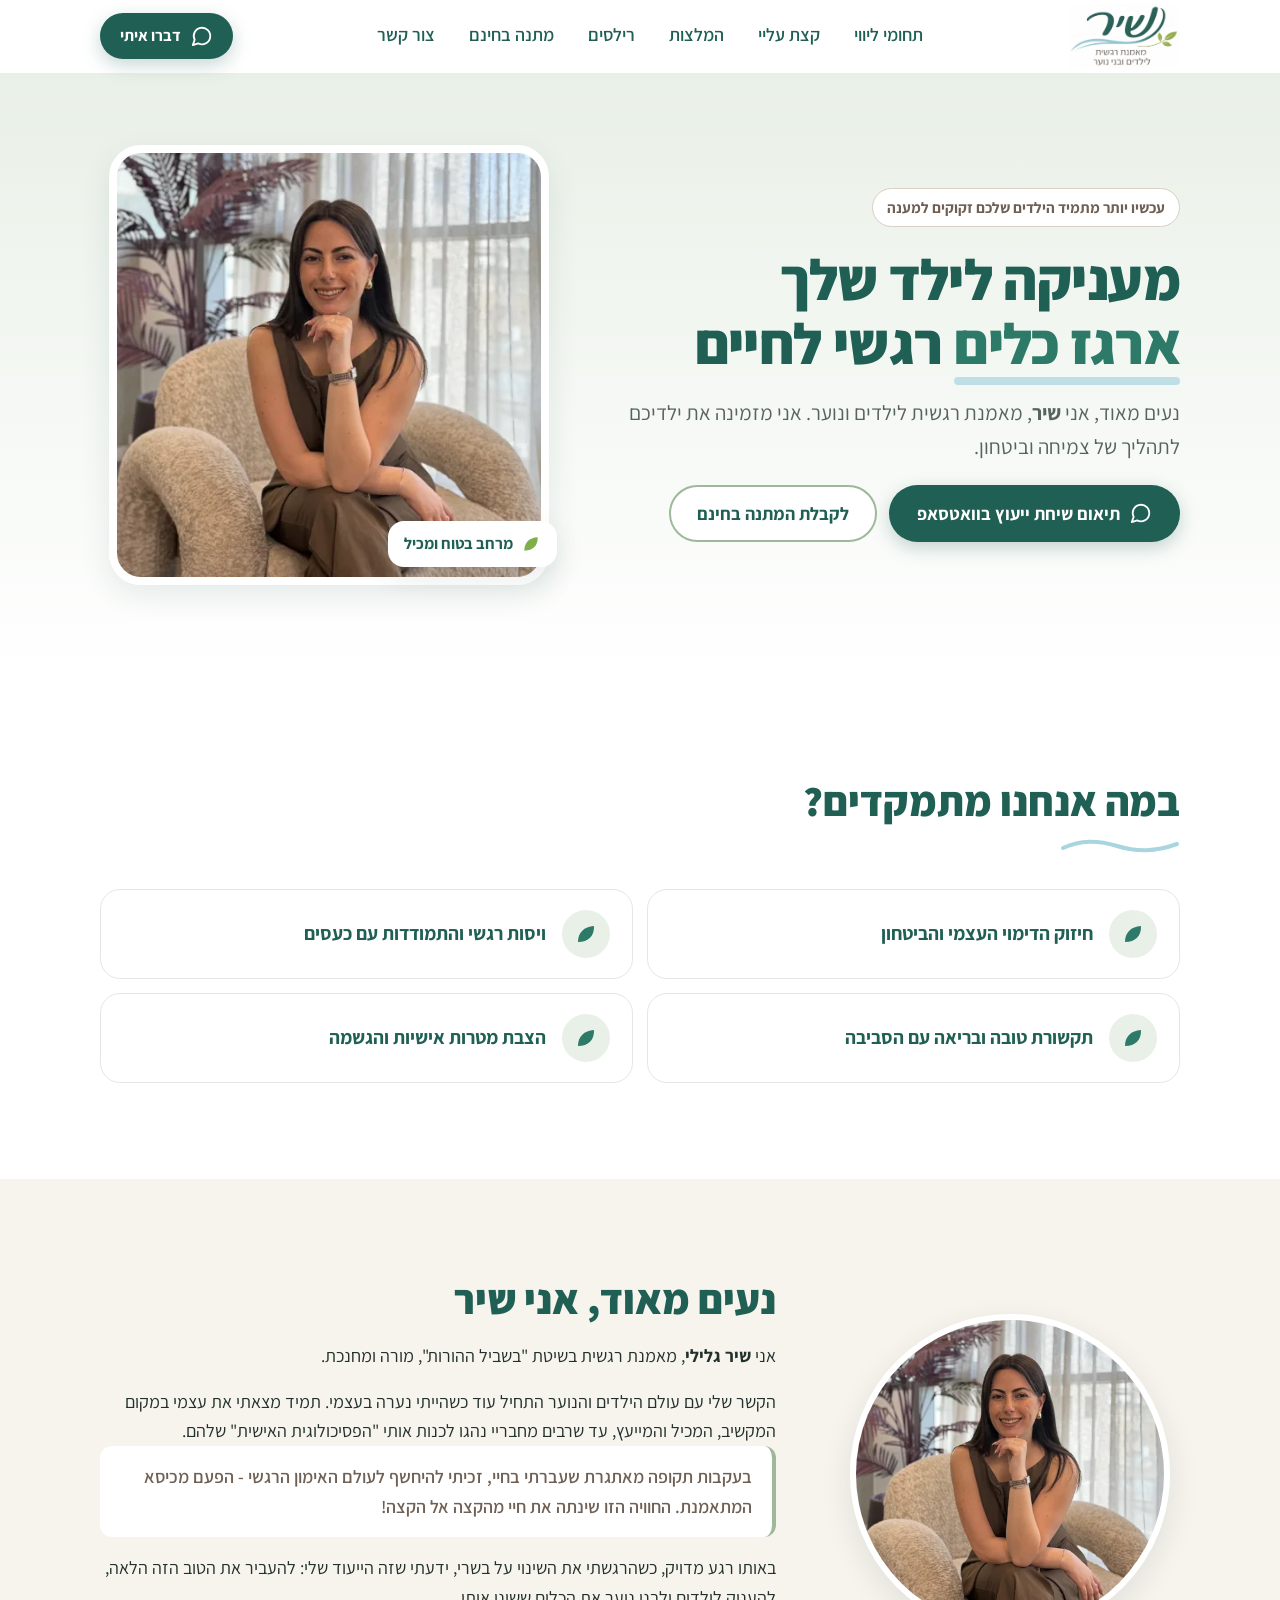
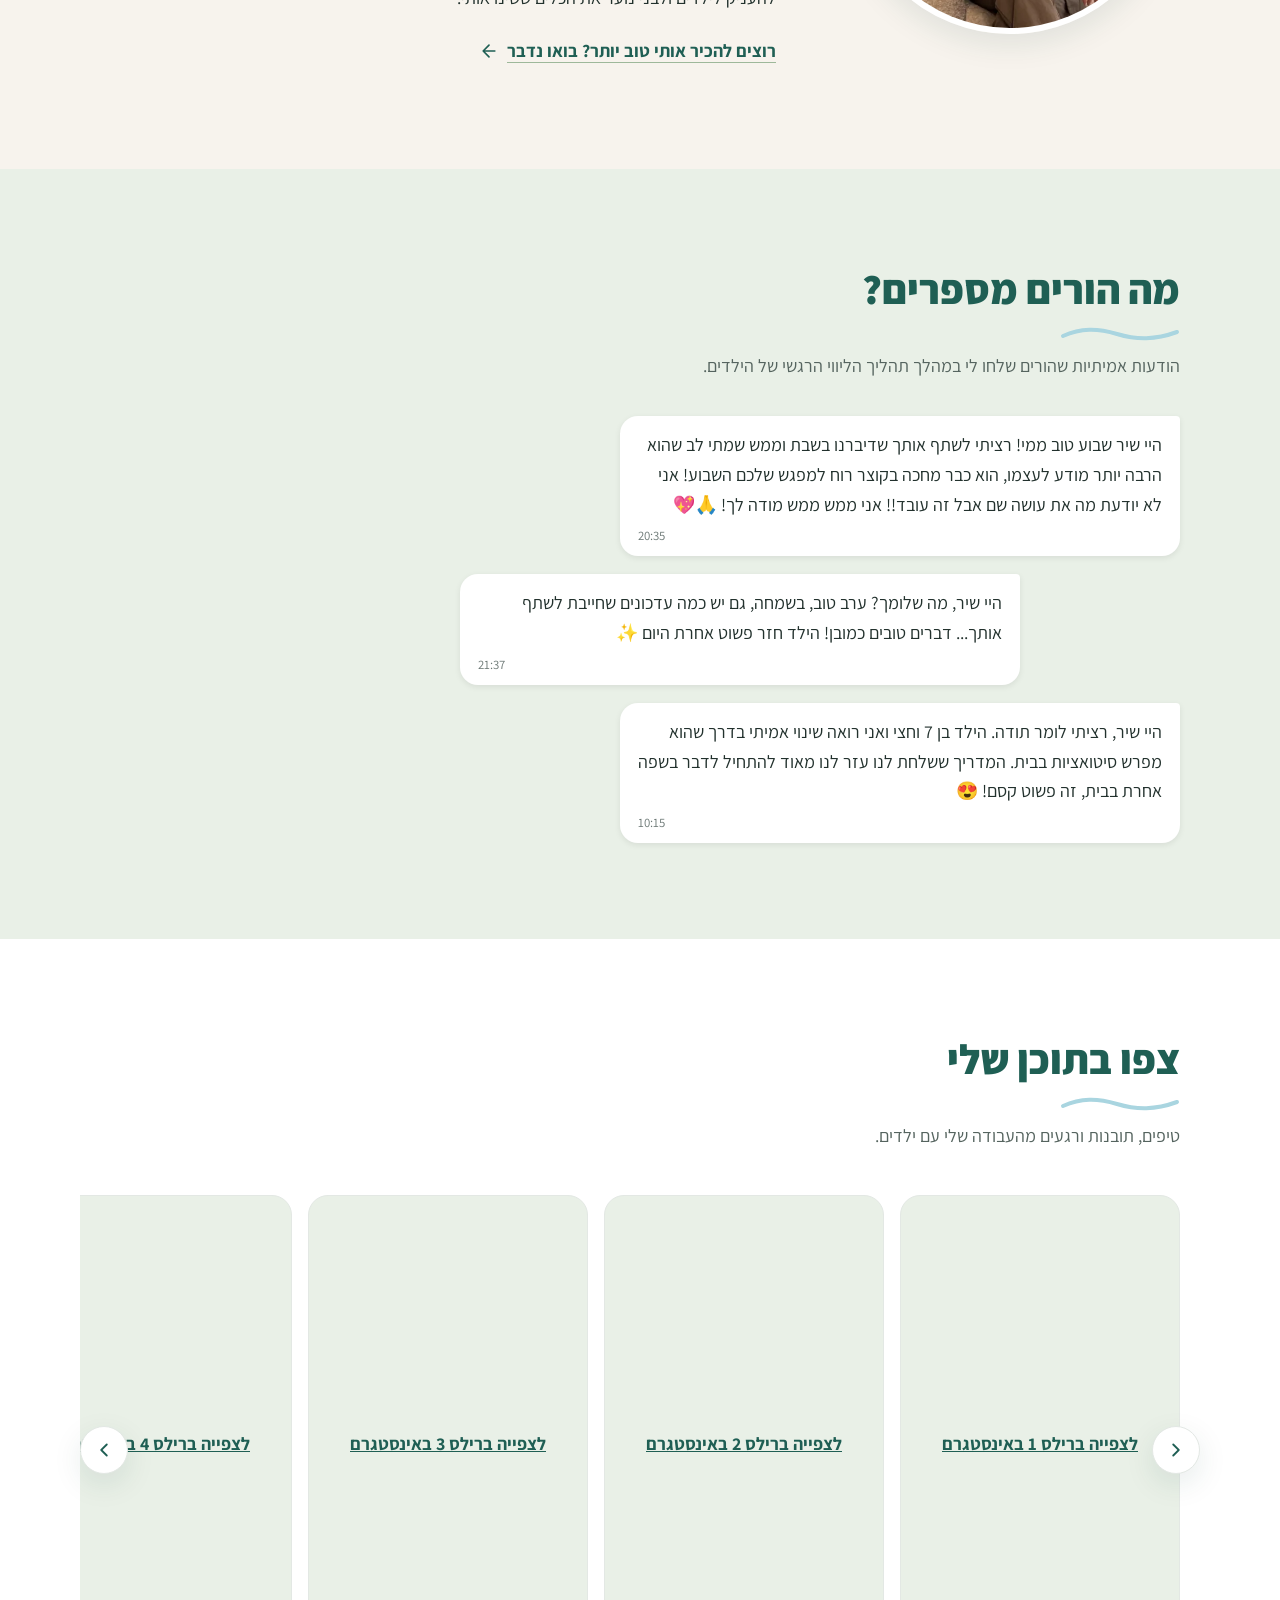
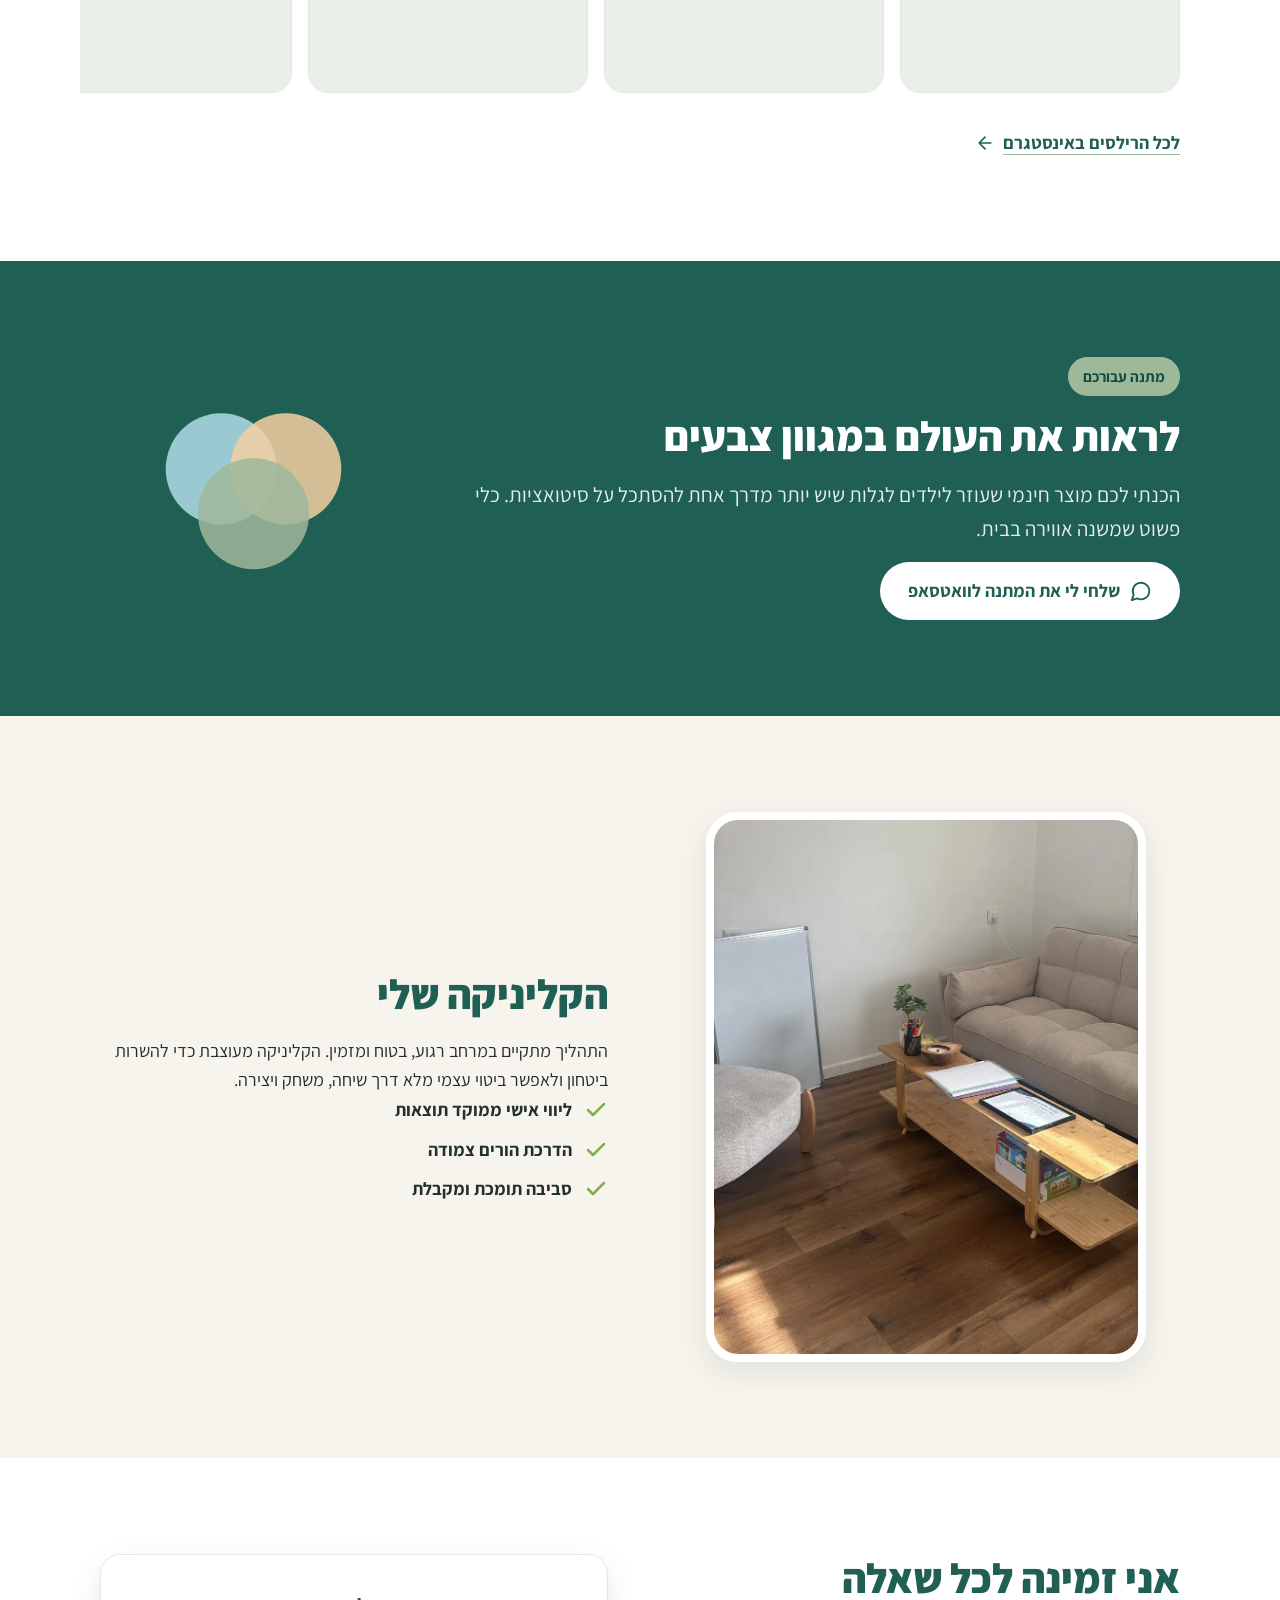
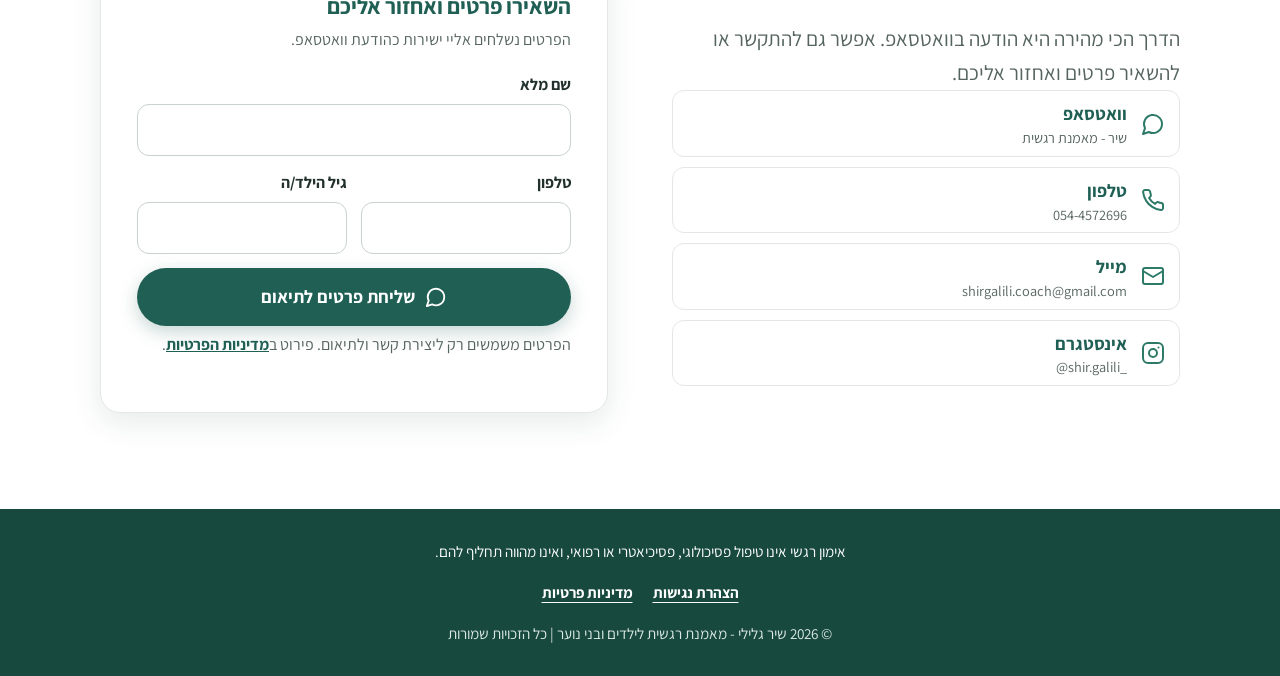
==== commit 1fbd1aa1: "Add accessibility statement, privacy policy and coaching disclaimer Co-Authored-By: Claude Fable 5.2" ====
--- a/index.html
+++ b/index.html
@@ -125,7 +125,7 @@
       <div class="reels">
         <button class="reels__btn reels__btn--prev" type="button" data-dir="prev" aria-label="הרילס הקודם"><svg viewBox="0 0 24 24" fill="none" stroke="currentColor" stroke-width="2" stroke-linecap="round" stroke-linejoin="round" aria-hidden="true"><path d="m9 18 6-6-6-6"/></svg></button>
         <div class="reels__track" tabindex="0" aria-label="רילסים מהאינסטגרם של שיר">
-          <div class="reel" data-reel="DWlQNzSiEaG"><a href="https://www.instagram.com/reel/DWlQNzSiEaG/" target="_blank" rel="noopener">לצפייה ברילס באינסטגרם</a></div><div class="reel" data-reel="DVrFF6oCOFn"><a href="https://www.instagram.com/reel/DVrFF6oCOFn/" target="_blank" rel="noopener">לצפייה ברילס באינסטגרם</a></div><div class="reel" data-reel="DVZHgqCiKS-"><a href="https://www.instagram.com/reel/DVZHgqCiKS-/" target="_blank" rel="noopener">לצפייה ברילס באינסטגרם</a></div><div class="reel" data-reel="DVV3-wFiIl_"><a href="https://www.instagram.com/reel/DVV3-wFiIl_/" target="_blank" rel="noopener">לצפייה ברילס באינסטגרם</a></div><div class="reel" data-reel="DULuH8jiEqg"><a href="https://www.instagram.com/reel/DULuH8jiEqg/" target="_blank" rel="noopener">לצפייה ברילס באינסטגרם</a></div><div class="reel" data-reel="DTqaefiCB6h"><a href="https://www.instagram.com/reel/DTqaefiCB6h/" target="_blank" rel="noopener">לצפייה ברילס באינסטגרם</a></div><div class="reel" data-reel="DSnSCO4iOHI"><a href="https://www.instagram.com/reel/DSnSCO4iOHI/" target="_blank" rel="noopener">לצפייה ברילס באינסטגרם</a></div>
+          <div class="reel" data-reel="DWlQNzSiEaG"><a href="https://www.instagram.com/reel/DWlQNzSiEaG/" target="_blank" rel="noopener">לצפייה ברילס 1 באינסטגרם</a></div><div class="reel" data-reel="DVrFF6oCOFn"><a href="https://www.instagram.com/reel/DVrFF6oCOFn/" target="_blank" rel="noopener">לצפייה ברילס 2 באינסטגרם</a></div><div class="reel" data-reel="DVZHgqCiKS-"><a href="https://www.instagram.com/reel/DVZHgqCiKS-/" target="_blank" rel="noopener">לצפייה ברילס 3 באינסטגרם</a></div><div class="reel" data-reel="DVV3-wFiIl_"><a href="https://www.instagram.com/reel/DVV3-wFiIl_/" target="_blank" rel="noopener">לצפייה ברילס 4 באינסטגרם</a></div><div class="reel" data-reel="DULuH8jiEqg"><a href="https://www.instagram.com/reel/DULuH8jiEqg/" target="_blank" rel="noopener">לצפייה ברילס 5 באינסטגרם</a></div><div class="reel" data-reel="DTqaefiCB6h"><a href="https://www.instagram.com/reel/DTqaefiCB6h/" target="_blank" rel="noopener">לצפייה ברילס 6 באינסטגרם</a></div><div class="reel" data-reel="DSnSCO4iOHI"><a href="https://www.instagram.com/reel/DSnSCO4iOHI/" target="_blank" rel="noopener">לצפייה ברילס 7 באינסטגרם</a></div>
         </div>
         <button class="reels__btn reels__btn--next" type="button" data-dir="next" aria-label="הרילס הבא"><svg viewBox="0 0 24 24" fill="none" stroke="currentColor" stroke-width="2" stroke-linecap="round" stroke-linejoin="round" aria-hidden="true"><path d="m15 18-6-6 6-6"/></svg></button>
       </div>
@@ -197,6 +197,7 @@
           </div>
         </div>
         <button class="btn btn--primary btn--block" type="submit"><svg viewBox="0 0 24 24" fill="none" stroke="currentColor" stroke-width="2" stroke-linecap="round" stroke-linejoin="round" aria-hidden="true"><path d="M7.9 20A9 9 0 1 0 4 16.1L2 22Z"/></svg><span>שליחת פרטים לתיאום</span></button>
+        <p class="form__legal">הפרטים משמשים רק ליצירת קשר ולתיאום. פירוט ב<a href="privacy.html">מדיניות הפרטיות</a>.</p>
         <p class="form__note" id="form-note" role="status"></p>
       </form>
     </div>
@@ -205,7 +206,14 @@
 </main>
 
 <footer class="footer">
-  <div class="wrap">© <span id="year">2026</span> שיר גלילי - מאמנת רגשית לילדים ובני נוער | כל הזכויות שמורות</div>
+  <div class="wrap">
+    <p class="footer__note">אימון רגשי אינו טיפול פסיכולוגי, פסיכיאטרי או רפואי, ואינו מהווה תחליף להם.</p>
+    <nav class="footer__links" aria-label="קישורים משפטיים">
+      <a href="accessibility.html">הצהרת נגישות</a>
+      <a href="privacy.html">מדיניות פרטיות</a>
+    </nav>
+    <p>© <span id="year">2026</span> שיר גלילי - מאמנת רגשית לילדים ובני נוער | כל הזכויות שמורות</p>
+  </div>
 </footer>
 
 <script src="script.js" defer></script>
--- a/styles.css
+++ b/styles.css
@@ -277,6 +277,24 @@
 /* ── Footer ── */
 .footer { background: var(--teal-900); color: #dbe8e3; padding-block: 24px; font-size: .95rem; text-align: center; }
 
+.footer p { margin-block: 6px; }
+.footer__note { color: #fff; }
+.footer__links { display: flex; justify-content: center; flex-wrap: wrap; gap: 4px 20px; margin-block: 4px; }
+.footer a { color: #fff; font-weight: 700; display: inline-flex; align-items: center; min-height: 44px; text-underline-offset: 4px; }
+.form__legal { margin-block-start: 12px; font-size: .95rem; color: var(--muted); }
+.form__legal a { color: var(--teal); font-weight: 700; }
+
+/* ── עמודי מסמך (נגישות, פרטיות) ── */
+.doc { padding-block: 40px 72px; }
+.doc .wrap { max-width: 760px; }
+.doc h1 { font-size: clamp(2rem, 5vw, 2.8rem); }
+.doc h2 { font-size: 1.5rem; margin-block: 36px 10px; }
+.doc p { margin-block: 12px; }
+.doc ul { padding-inline-start: 22px; margin-block: 12px; }
+.doc li { margin-block: 8px; }
+.doc a { color: var(--teal); font-weight: 700; text-underline-offset: 4px; }
+.doc__date { color: var(--muted); font-size: 1rem; }
+
 /* ── Desktop ── */
 @media (min-width: 640px) {
   .focus-list { grid-template-columns: 1fr 1fr; }
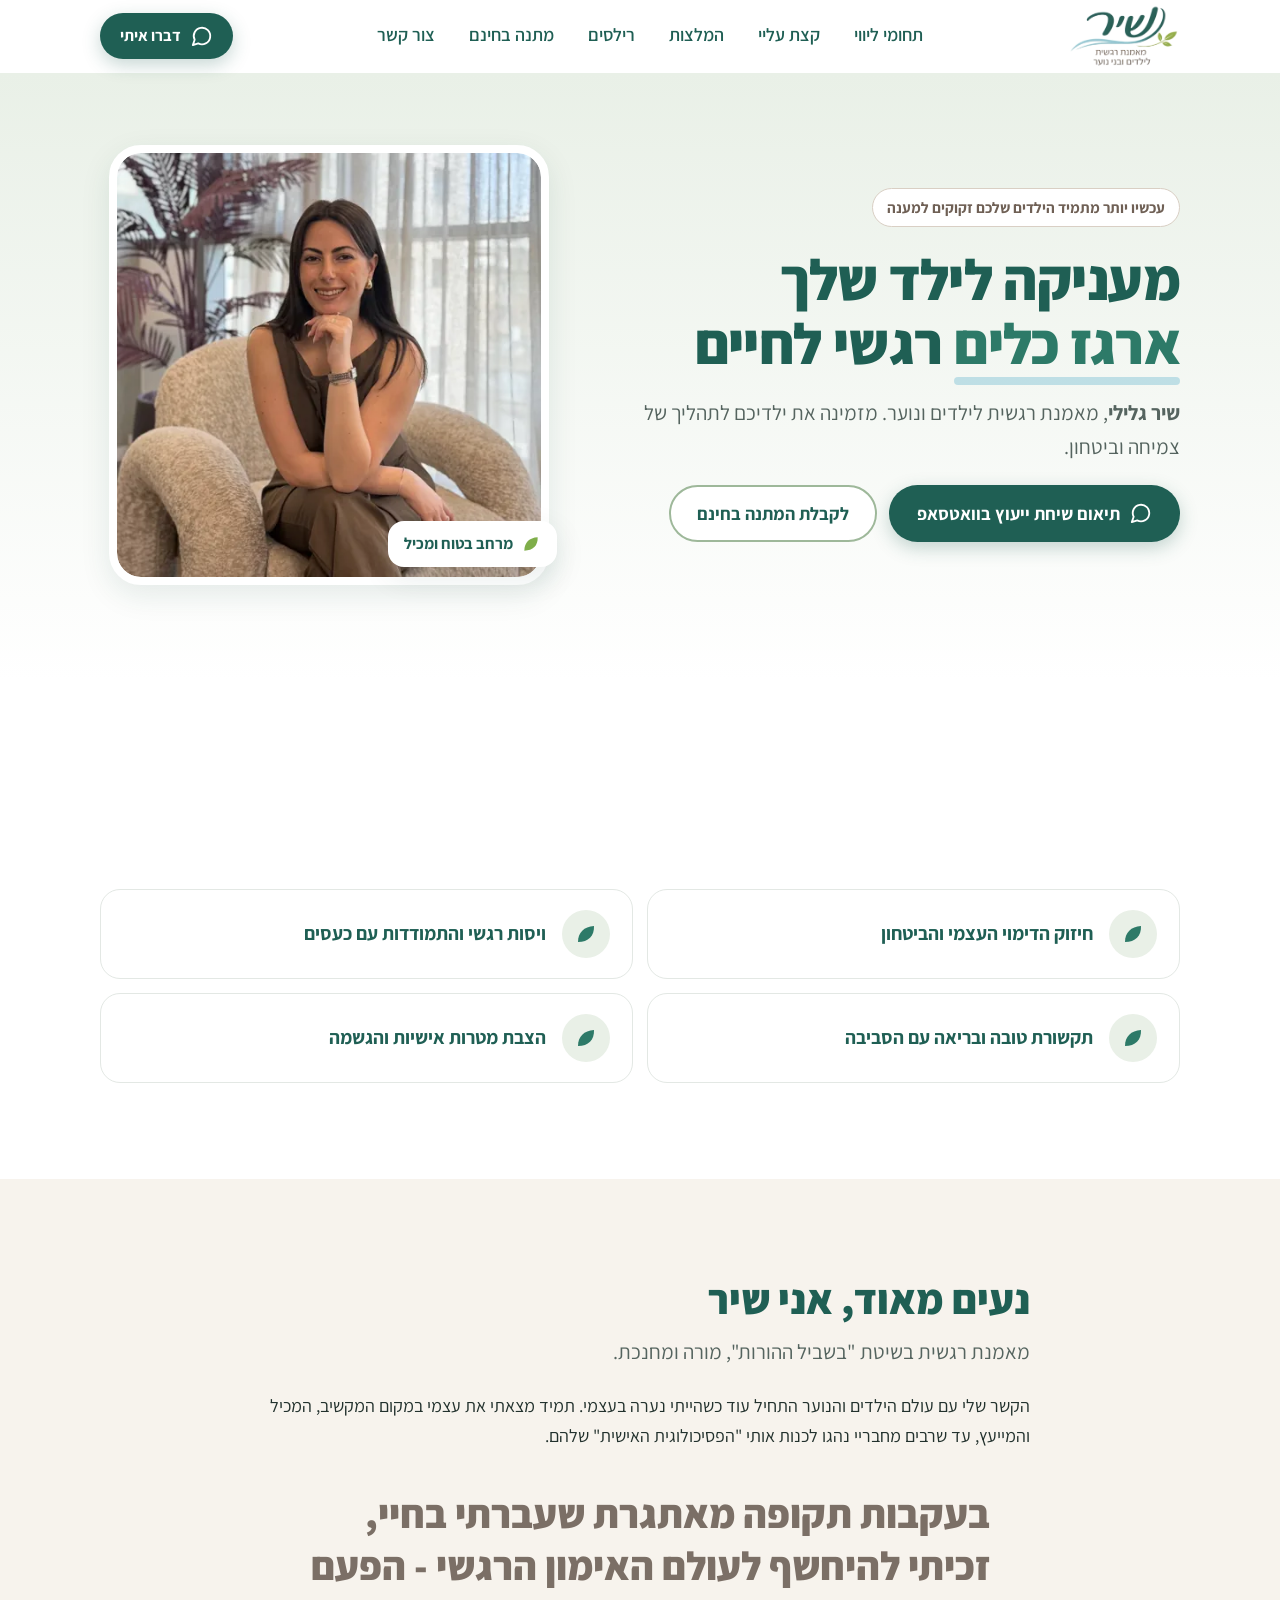
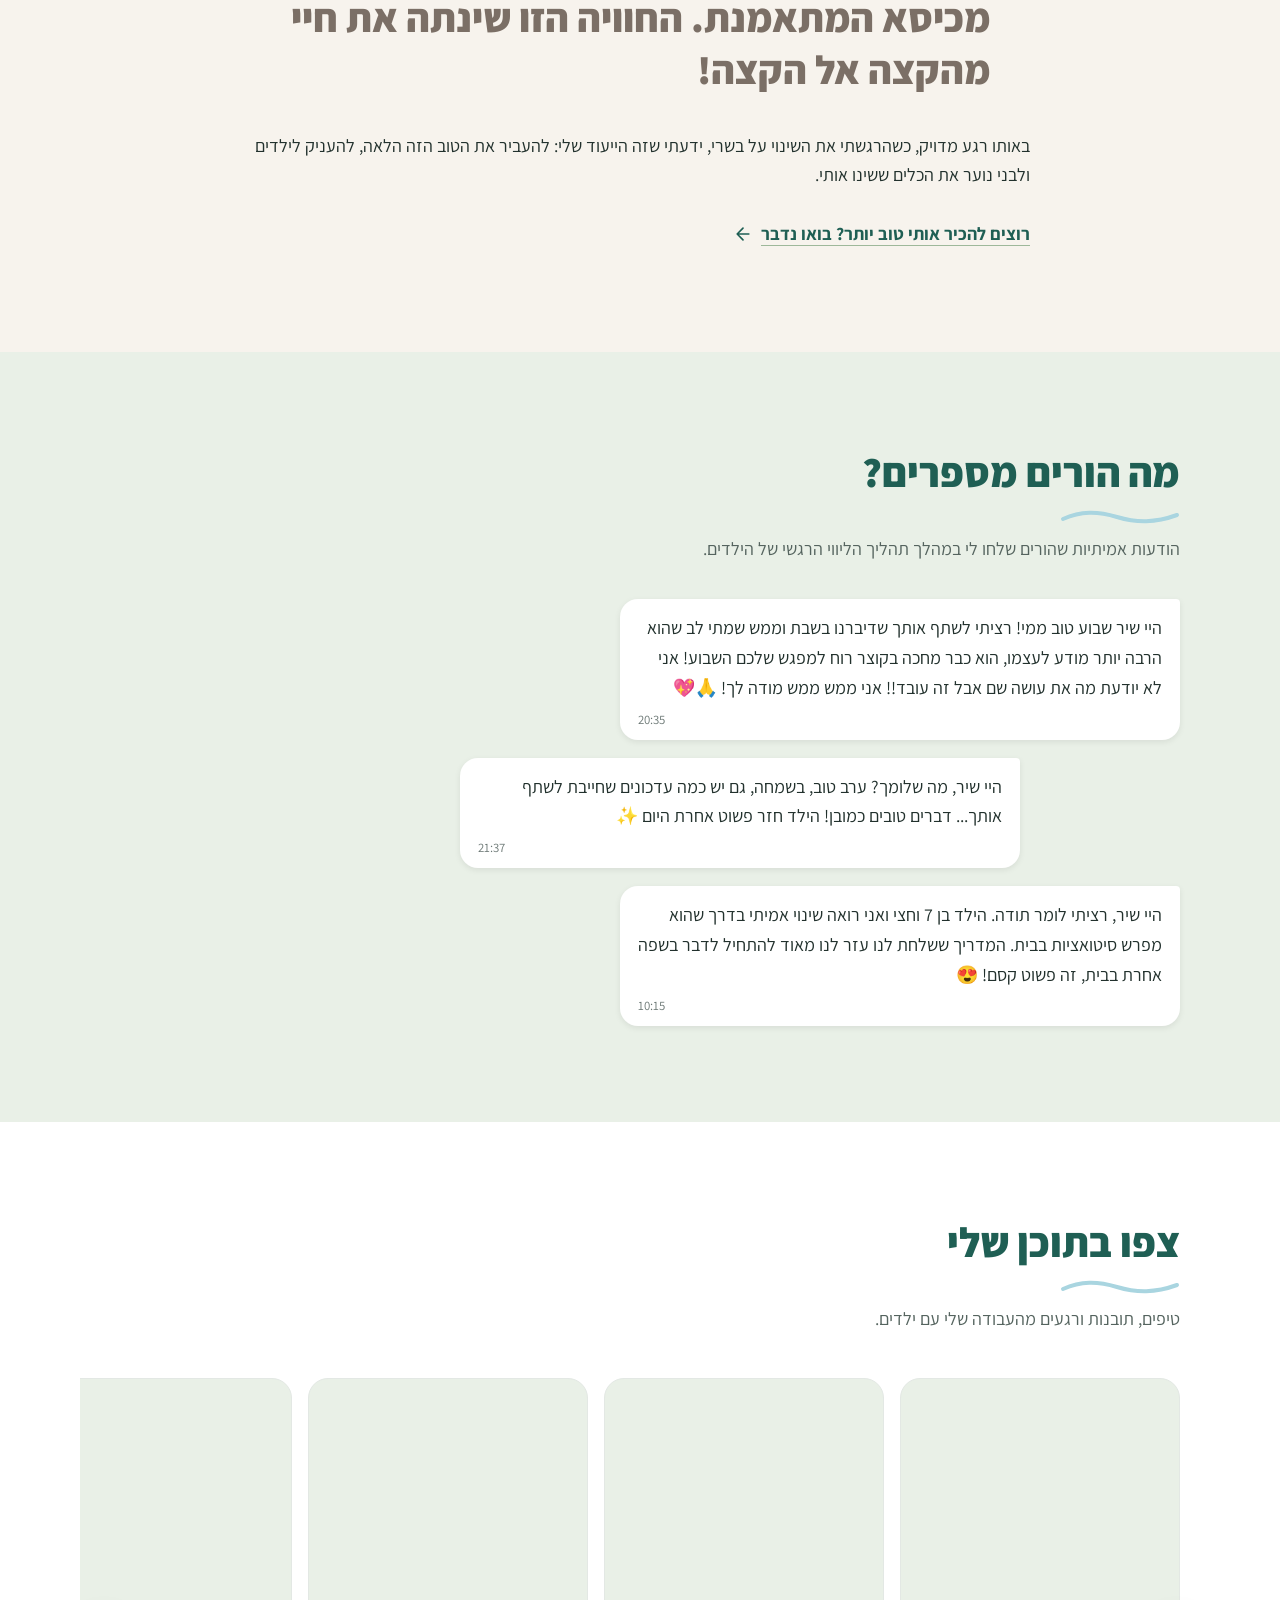
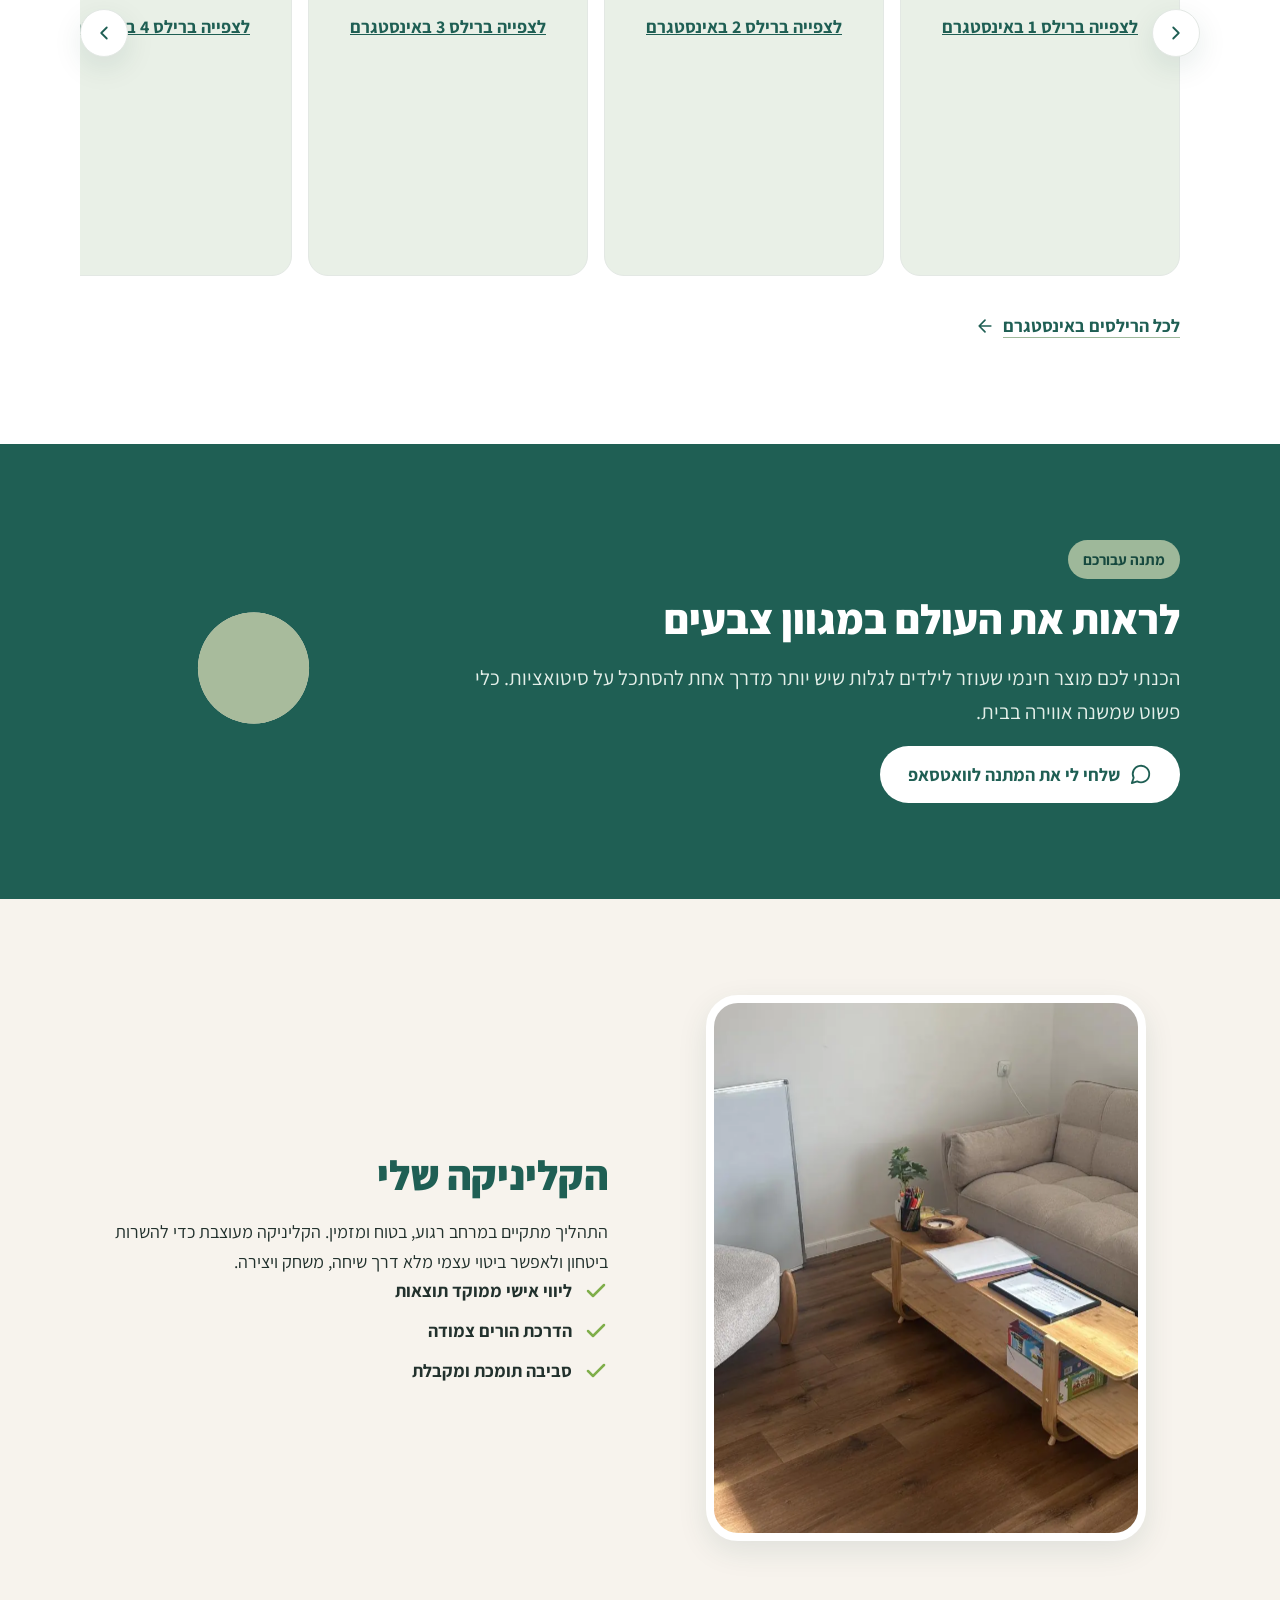
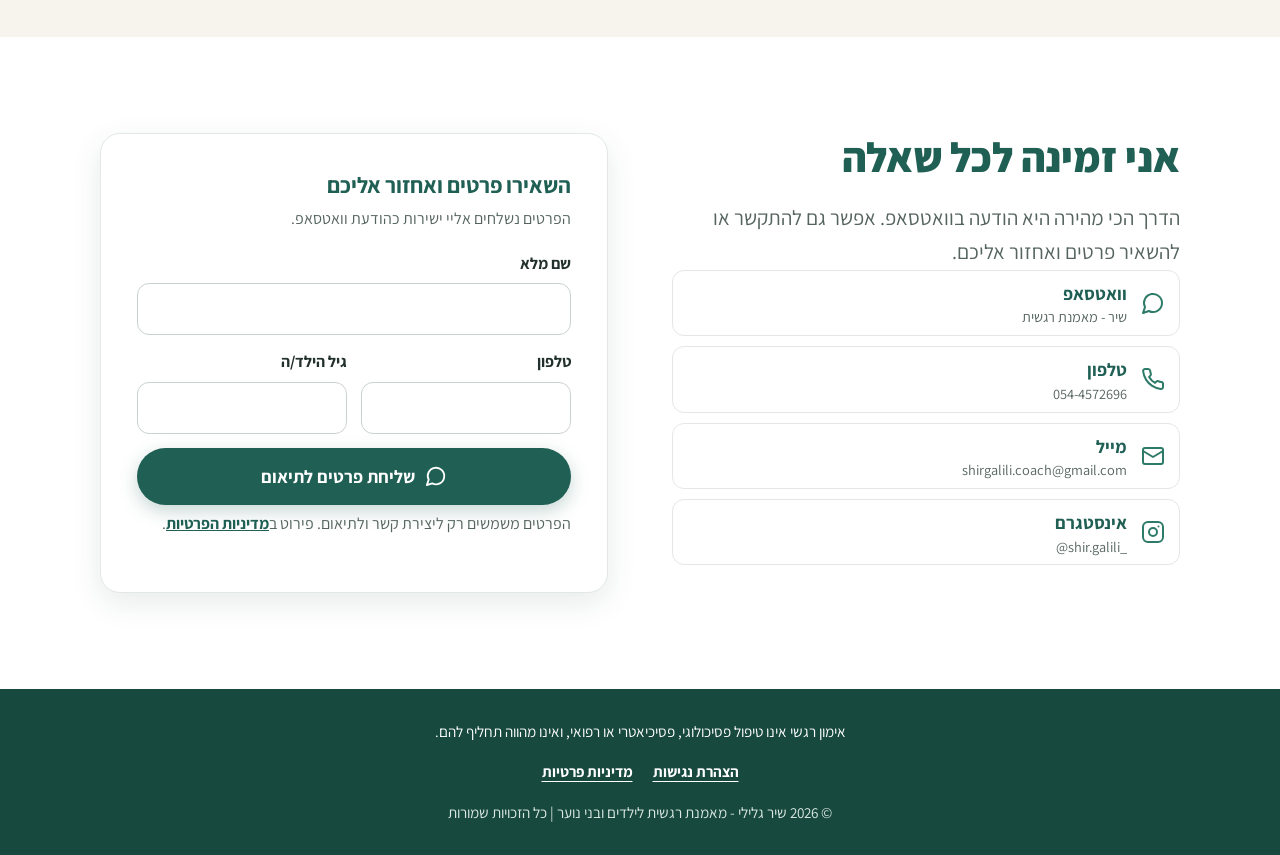
==== commit 002b8352: "Remove repeated photo and intro, add scroll-driven motion and frosted header Co-Authored-By: Claude " ====
--- a/index.html
+++ b/index.html
@@ -19,6 +19,7 @@
 <meta name="twitter:card" content="summary_large_image">
 
 <link rel="preload" href="fonts/assistant-hebrew-wght-normal.woff2" as="font" type="font/woff2" crossorigin>
+<script>document.documentElement.classList.add("js")</script>
 <link rel="stylesheet" href="styles.css">
 
 <script type="application/ld+json">
@@ -38,6 +39,7 @@
 <a class="skip" href="#main">דילוג לתוכן</a>
 
 <header class="header">
+  <div class="progress" aria-hidden="true"></div>
   <div class="wrap header__in">
     <a class="logo" href="#top" aria-label="שיר גלילי - לראש העמוד">
       <img src="img/logo.webp" width="520" height="297" alt="שיר - מאמנת רגשית לילדים ובני נוער">
@@ -58,17 +60,17 @@
 
   <section class="hero" id="top">
     <div class="wrap hero__grid">
-      <div class="hero__text">
+      <div class="hero__text" data-reveal>
         <span class="badge">עכשיו יותר מתמיד הילדים שלכם זקוקים למענה</span>
         <h1>מעניקה לילד שלך <span class="hl">ארגז כלים</span> רגשי לחיים</h1>
-        <p class="lead">נעים מאוד, אני <strong>שיר</strong>, מאמנת רגשית לילדים ונוער. אני מזמינה את ילדיכם לתהליך של צמיחה וביטחון.</p>
+        <p class="lead"><strong>שיר גלילי</strong>, מאמנת רגשית לילדים ונוער. מזמינה את ילדיכם לתהליך של צמיחה וביטחון.</p>
         <div class="hero__cta">
           <a class="btn btn--primary" href="https://wa.me/972544572696?text=%D7%94%D7%99%D7%99%20%D7%A9%D7%99%D7%A8%2C%20%D7%90%D7%A9%D7%9E%D7%97%20%D7%9C%D7%A9%D7%9E%D7%95%D7%A2%20%D7%A4%D7%A8%D7%98%D7%99%D7%9D%20%D7%A2%D7%9C%20%D7%AA%D7%94%D7%9C%D7%99%D7%9A%20%D7%94%D7%9C%D7%99%D7%95%D7%95%D7%99%20%D7%A9%D7%9C%D7%9A" target="_blank" rel="noopener"><svg viewBox="0 0 24 24" fill="none" stroke="currentColor" stroke-width="2" stroke-linecap="round" stroke-linejoin="round" aria-hidden="true"><path d="M7.9 20A9 9 0 1 0 4 16.1L2 22Z"/></svg><span>תיאום שיחת ייעוץ בוואטסאפ</span></a>
           <a class="btn btn--ghost" href="#freebie">לקבלת המתנה בחינם</a>
         </div>
       </div>
-      <div class="hero__photo">
-        <img src="img/shir-900.webp" srcset="img/shir-480.webp 480w, img/shir-900.webp 900w" sizes="(min-width: 900px) 440px, 90vw" width="900" height="917" alt="שיר גלילי יושבת על כורסה ומחייכת" fetchpriority="high">
+      <div class="hero__photo" data-reveal>
+        <div class="frame" data-zoom="out"><img src="img/shir-900.webp" srcset="img/shir-480.webp 480w, img/shir-900.webp 900w" sizes="(min-width: 900px) 440px, 90vw" width="900" height="917" alt="שיר גלילי יושבת על כורסה ומחייכת" fetchpriority="high"></div>
         <div class="hero__tag"><svg viewBox="0 0 24 24" fill="currentColor" aria-hidden="true"><path d="M4 20C4 10.5 10 4.5 20 4c.4 10-5.6 16-16 16Z"/></svg><span>מרחב בטוח ומכיל</span></div>
       </div>
     </div>
@@ -76,53 +78,50 @@
 
   <section class="section" id="services">
     <div class="wrap">
-      <div class="section-head">
+      <div class="section-head" data-reveal>
         <h2>במה אנחנו מתמקדים?</h2>
         <svg class="wave" viewBox="0 0 120 14" fill="none" stroke="currentColor" stroke-width="4" stroke-linecap="round" aria-hidden="true"><path d="M3 9c18-8 34-8 54-2s38 6 60-2"/></svg>
       </div>
       <ul class="focus-list">
-        <li><span class="leaf"><svg viewBox="0 0 24 24" fill="currentColor" aria-hidden="true"><path d="M4 20C4 10.5 10 4.5 20 4c.4 10-5.6 16-16 16Z"/></svg></span><h3>חיזוק הדימוי העצמי והביטחון</h3></li><li><span class="leaf"><svg viewBox="0 0 24 24" fill="currentColor" aria-hidden="true"><path d="M4 20C4 10.5 10 4.5 20 4c.4 10-5.6 16-16 16Z"/></svg></span><h3>ויסות רגשי והתמודדות עם כעסים</h3></li><li><span class="leaf"><svg viewBox="0 0 24 24" fill="currentColor" aria-hidden="true"><path d="M4 20C4 10.5 10 4.5 20 4c.4 10-5.6 16-16 16Z"/></svg></span><h3>תקשורת טובה ובריאה עם הסביבה</h3></li><li><span class="leaf"><svg viewBox="0 0 24 24" fill="currentColor" aria-hidden="true"><path d="M4 20C4 10.5 10 4.5 20 4c.4 10-5.6 16-16 16Z"/></svg></span><h3>הצבת מטרות אישיות והגשמה</h3></li>
+        <li data-reveal><span class="leaf"><svg viewBox="0 0 24 24" fill="currentColor" aria-hidden="true"><path d="M4 20C4 10.5 10 4.5 20 4c.4 10-5.6 16-16 16Z"/></svg></span><h3>חיזוק הדימוי העצמי והביטחון</h3></li><li data-reveal><span class="leaf"><svg viewBox="0 0 24 24" fill="currentColor" aria-hidden="true"><path d="M4 20C4 10.5 10 4.5 20 4c.4 10-5.6 16-16 16Z"/></svg></span><h3>ויסות רגשי והתמודדות עם כעסים</h3></li><li data-reveal><span class="leaf"><svg viewBox="0 0 24 24" fill="currentColor" aria-hidden="true"><path d="M4 20C4 10.5 10 4.5 20 4c.4 10-5.6 16-16 16Z"/></svg></span><h3>תקשורת טובה ובריאה עם הסביבה</h3></li><li data-reveal><span class="leaf"><svg viewBox="0 0 24 24" fill="currentColor" aria-hidden="true"><path d="M4 20C4 10.5 10 4.5 20 4c.4 10-5.6 16-16 16Z"/></svg></span><h3>הצבת מטרות אישיות והגשמה</h3></li>
       </ul>
     </div>
   </section>
 
   <section class="section section--sand" id="about">
-    <div class="wrap about__grid">
-      <div class="about__photo">
-        <img src="img/shir-480.webp" width="480" height="489" loading="lazy" alt="שיר גלילי">
-      </div>
-      <div class="about__text">
+    <div class="wrap about">
+      <div class="about__intro" data-reveal>
         <h2>נעים מאוד, אני שיר</h2>
-        <p>אני <strong>שיר גלילי</strong>, מאמנת רגשית בשיטת "בשביל ההורות", מורה ומחנכת.</p>
-        <p>הקשר שלי עם עולם הילדים והנוער התחיל עוד כשהייתי נערה בעצמי. תמיד מצאתי את עצמי במקום המקשיב, המכיל והמייעץ, עד שרבים מחבריי נהגו לכנות אותי "הפסיכולוגית האישית" שלהם.</p>
-        <blockquote class="quote">בעקבות תקופה מאתגרת שעברתי בחיי, זכיתי להיחשף לעולם האימון הרגשי - הפעם מכיסא המתאמנת. החוויה הזו שינתה את חיי מהקצה אל הקצה!</blockquote>
-        <p>באותו רגע מדויק, כשהרגשתי את השינוי על בשרי, ידעתי שזה הייעוד שלי: להעביר את הטוב הזה הלאה, להעניק לילדים ולבני נוער את הכלים ששינו אותי.</p>
-        <a class="text-link" href="https://wa.me/972544572696?text=%D7%94%D7%99%D7%99%20%D7%A9%D7%99%D7%A8%2C%20%D7%90%D7%A9%D7%9E%D7%97%20%D7%9C%D7%A9%D7%9E%D7%95%D7%A2%20%D7%A4%D7%A8%D7%98%D7%99%D7%9D%20%D7%A2%D7%9C%20%D7%AA%D7%94%D7%9C%D7%99%D7%9A%20%D7%94%D7%9C%D7%99%D7%95%D7%95%D7%99%20%D7%A9%D7%9C%D7%9A" target="_blank" rel="noopener"><span>רוצים להכיר אותי טוב יותר? בואו נדבר</span><svg viewBox="0 0 24 24" fill="none" stroke="currentColor" stroke-width="2" stroke-linecap="round" stroke-linejoin="round" aria-hidden="true"><path d="M19 12H5M12 19l-7-7 7-7"/></svg></a>
-      </div>
+        <p class="lead">מאמנת רגשית בשיטת "בשביל ההורות", מורה ומחנכת.</p>
+      </div>
+      <p data-reveal>הקשר שלי עם עולם הילדים והנוער התחיל עוד כשהייתי נערה בעצמי. תמיד מצאתי את עצמי במקום המקשיב, המכיל והמייעץ, עד שרבים מחבריי נהגו לכנות אותי "הפסיכולוגית האישית" שלהם.</p>
+      <blockquote class="quote" data-words>בעקבות תקופה מאתגרת שעברתי בחיי, זכיתי להיחשף לעולם האימון הרגשי - הפעם מכיסא המתאמנת. החוויה הזו שינתה את חיי מהקצה אל הקצה!</blockquote>
+      <p data-reveal>באותו רגע מדויק, כשהרגשתי את השינוי על בשרי, ידעתי שזה הייעוד שלי: להעביר את הטוב הזה הלאה, להעניק לילדים ולבני נוער את הכלים ששינו אותי.</p>
+      <p data-reveal><a class="text-link" href="https://wa.me/972544572696?text=%D7%94%D7%99%D7%99%20%D7%A9%D7%99%D7%A8%2C%20%D7%90%D7%A9%D7%9E%D7%97%20%D7%9C%D7%A9%D7%9E%D7%95%D7%A2%20%D7%A4%D7%A8%D7%98%D7%99%D7%9D%20%D7%A2%D7%9C%20%D7%AA%D7%94%D7%9C%D7%99%D7%9A%20%D7%94%D7%9C%D7%99%D7%95%D7%95%D7%99%20%D7%A9%D7%9C%D7%9A" target="_blank" rel="noopener"><span>רוצים להכיר אותי טוב יותר? בואו נדבר</span><svg viewBox="0 0 24 24" fill="none" stroke="currentColor" stroke-width="2" stroke-linecap="round" stroke-linejoin="round" aria-hidden="true"><path d="M19 12H5M12 19l-7-7 7-7"/></svg></a></p>
     </div>
   </section>
 
   <section class="section section--sage" id="testimonials">
     <div class="wrap">
-      <div class="section-head">
+      <div class="section-head" data-reveal>
         <h2>מה הורים מספרים?</h2>
         <svg class="wave" viewBox="0 0 120 14" fill="none" stroke="currentColor" stroke-width="4" stroke-linecap="round" aria-hidden="true"><path d="M3 9c18-8 34-8 54-2s38 6 60-2"/></svg>
         <p>הודעות אמיתיות שהורים שלחו לי במהלך תהליך הליווי הרגשי של הילדים.</p>
       </div>
       <div class="chat">
-        <figure class="bubble"><p>היי שיר שבוע טוב ממי! רציתי לשתף אותך שדיברנו בשבת וממש שמתי לב שהוא הרבה יותר מודע לעצמו, הוא כבר מחכה בקוצר רוח למפגש שלכם השבוע! אני לא יודעת מה את עושה שם אבל זה עובד!! אני ממש ממש מודה לך! 🙏💖</p><footer>20:35</footer></figure><figure class="bubble"><p>היי שיר, מה שלומך? ערב טוב, בשמחה, גם יש כמה עדכונים שחייבת לשתף אותך... דברים טובים כמובן! הילד חזר פשוט אחרת היום ✨</p><footer>21:37</footer></figure><figure class="bubble"><p>היי שיר, רציתי לומר תודה. הילד בן 7 וחצי ואני רואה שינוי אמיתי בדרך שהוא מפרש סיטואציות בבית. המדריך ששלחת לנו עזר לנו מאוד להתחיל לדבר בשפה אחרת בבית, זה פשוט קסם! 😍</p><footer>10:15</footer></figure>
+        <figure class="bubble" data-reveal="pop"><p>היי שיר שבוע טוב ממי! רציתי לשתף אותך שדיברנו בשבת וממש שמתי לב שהוא הרבה יותר מודע לעצמו, הוא כבר מחכה בקוצר רוח למפגש שלכם השבוע! אני לא יודעת מה את עושה שם אבל זה עובד!! אני ממש ממש מודה לך! 🙏💖</p><footer>20:35</footer></figure><figure class="bubble" data-reveal="pop"><p>היי שיר, מה שלומך? ערב טוב, בשמחה, גם יש כמה עדכונים שחייבת לשתף אותך... דברים טובים כמובן! הילד חזר פשוט אחרת היום ✨</p><footer>21:37</footer></figure><figure class="bubble" data-reveal="pop"><p>היי שיר, רציתי לומר תודה. הילד בן 7 וחצי ואני רואה שינוי אמיתי בדרך שהוא מפרש סיטואציות בבית. המדריך ששלחת לנו עזר לנו מאוד להתחיל לדבר בשפה אחרת בבית, זה פשוט קסם! 😍</p><footer>10:15</footer></figure>
       </div>
     </div>
   </section>
 
   <section class="section" id="reels">
     <div class="wrap">
-      <div class="section-head">
+      <div class="section-head" data-reveal>
         <h2>צפו בתוכן שלי</h2>
         <svg class="wave" viewBox="0 0 120 14" fill="none" stroke="currentColor" stroke-width="4" stroke-linecap="round" aria-hidden="true"><path d="M3 9c18-8 34-8 54-2s38 6 60-2"/></svg>
         <p>טיפים, תובנות ורגעים מהעבודה שלי עם ילדים.</p>
       </div>
-      <div class="reels">
+      <div class="reels" data-reveal>
         <button class="reels__btn reels__btn--prev" type="button" data-dir="prev" aria-label="הרילס הקודם"><svg viewBox="0 0 24 24" fill="none" stroke="currentColor" stroke-width="2" stroke-linecap="round" stroke-linejoin="round" aria-hidden="true"><path d="m9 18 6-6-6-6"/></svg></button>
         <div class="reels__track" tabindex="0" aria-label="רילסים מהאינסטגרם של שיר">
           <div class="reel" data-reel="DWlQNzSiEaG"><a href="https://www.instagram.com/reel/DWlQNzSiEaG/" target="_blank" rel="noopener">לצפייה ברילס 1 באינסטגרם</a></div><div class="reel" data-reel="DVrFF6oCOFn"><a href="https://www.instagram.com/reel/DVrFF6oCOFn/" target="_blank" rel="noopener">לצפייה ברילס 2 באינסטגרם</a></div><div class="reel" data-reel="DVZHgqCiKS-"><a href="https://www.instagram.com/reel/DVZHgqCiKS-/" target="_blank" rel="noopener">לצפייה ברילס 3 באינסטגרם</a></div><div class="reel" data-reel="DVV3-wFiIl_"><a href="https://www.instagram.com/reel/DVV3-wFiIl_/" target="_blank" rel="noopener">לצפייה ברילס 4 באינסטגרם</a></div><div class="reel" data-reel="DULuH8jiEqg"><a href="https://www.instagram.com/reel/DULuH8jiEqg/" target="_blank" rel="noopener">לצפייה ברילס 5 באינסטגרם</a></div><div class="reel" data-reel="DTqaefiCB6h"><a href="https://www.instagram.com/reel/DTqaefiCB6h/" target="_blank" rel="noopener">לצפייה ברילס 6 באינסטגרם</a></div><div class="reel" data-reel="DSnSCO4iOHI"><a href="https://www.instagram.com/reel/DSnSCO4iOHI/" target="_blank" rel="noopener">לצפייה ברילס 7 באינסטגרם</a></div>
@@ -135,13 +134,13 @@
 
   <section class="section freebie" id="freebie">
     <div class="wrap freebie__grid">
-      <div class="freebie__text">
+      <div class="freebie__text" data-reveal>
         <span class="badge">מתנה עבורכם</span>
         <h2>לראות את העולם במגוון צבעים</h2>
         <p class="lead">הכנתי לכם מוצר חינמי שעוזר לילדים לגלות שיש יותר מדרך אחת להסתכל על סיטואציות. כלי פשוט שמשנה אווירה בבית.</p>
         <a class="btn btn--light" href="https://wa.me/972544572696?text=%D7%94%D7%99%D7%99%20%D7%A9%D7%99%D7%A8%2C%20%D7%90%D7%A9%D7%9E%D7%97%20%D7%9C%D7%A7%D7%91%D7%9C%20%D7%90%D7%AA%20%D7%94%D7%9E%D7%AA%D7%A0%D7%94%20%D7%94%D7%97%D7%99%D7%A0%D7%9E%D7%99%D7%AA%20%D7%A9%D7%9C%D7%9A%21" target="_blank" rel="noopener"><svg viewBox="0 0 24 24" fill="none" stroke="currentColor" stroke-width="2" stroke-linecap="round" stroke-linejoin="round" aria-hidden="true"><path d="M7.9 20A9 9 0 1 0 4 16.1L2 22Z"/></svg><span>שלחי לי את המתנה לוואטסאפ</span></a>
       </div>
-      <svg class="freebie__art" viewBox="0 0 240 200" aria-hidden="true">
+      <svg class="freebie__art" data-progress viewBox="0 0 240 200" aria-hidden="true">
         <circle cx="84" cy="78" r="62" fill="#a9d5e0" opacity=".9"/>
         <circle cx="156" cy="78" r="62" fill="#f2cfa2" opacity=".85"/>
         <circle cx="120" cy="128" r="62" fill="#9eb89a" opacity=".85"/>
@@ -151,10 +150,10 @@
 
   <section class="section section--sand" id="clinic">
     <div class="wrap clinic__grid">
-      <div class="clinic__photo">
-        <img src="img/clinic.webp" width="900" height="1125" loading="lazy" alt="הקליניקה של שיר: ספה בהירה, שולחן עץ עם צבעים, משחקים ודפי יצירה">
-      </div>
-      <div class="clinic__text">
+      <div class="clinic__photo" data-reveal>
+        <div class="frame" data-zoom="in"><img src="img/clinic.webp" width="900" height="1125" loading="lazy" alt="הקליניקה של שיר: ספה בהירה, שולחן עץ עם צבעים, משחקים ודפי יצירה"></div>
+      </div>
+      <div class="clinic__text" data-reveal>
         <h2>הקליניקה שלי</h2>
         <p>התהליך מתקיים במרחב רגוע, בטוח ומזמין. הקליניקה מעוצבת כדי להשרות ביטחון ולאפשר ביטוי עצמי מלא דרך שיחה, משחק ויצירה.</p>
         <ul class="checks">
@@ -168,7 +167,7 @@
 
   <section class="section" id="contact">
     <div class="wrap contact__grid">
-      <div class="contact__info">
+      <div class="contact__info" data-reveal>
         <h2>אני זמינה לכל שאלה</h2>
         <p class="lead">הדרך הכי מהירה היא הודעה בוואטסאפ. אפשר גם להתקשר או להשאיר פרטים ואחזור אליכם.</p>
         <ul class="contact-links">
@@ -179,7 +178,7 @@
         </ul>
       </div>
 
-      <form class="form" id="lead-form">
+      <form class="form" id="lead-form" data-reveal>
         <h3>השאירו פרטים ואחזור אליכם</h3>
         <p>הפרטים נשלחים אליי ישירות כהודעת וואטסאפ.</p>
         <div class="field">
--- a/styles.css
+++ b/styles.css
@@ -90,7 +90,9 @@
 /* ── Header ── */
 .header {
   position: sticky; top: 0; z-index: 50;
-  background: rgba(255, 255, 255, .96);
+  background: rgba(255, 255, 255, .78);
+  -webkit-backdrop-filter: saturate(180%) blur(18px);
+  backdrop-filter: saturate(180%) blur(18px);
   border-block-end: 1px solid transparent;
   transition: border-color .2s, box-shadow .2s;
 }
@@ -114,7 +116,7 @@
 .menu-btn .i-close, .menu-btn[aria-expanded="true"] .i-open { display: none; }
 .menu-btn[aria-expanded="true"] .i-close { display: block; }
 
-.mobile-nav { display: none; border-block-start: 1px solid var(--line); background: #fff; }
+.mobile-nav { display: none; border-block-start: 1px solid var(--line); }
 .mobile-nav.is-open { display: block; }
 .mobile-nav a {
   display: block; padding: 14px 20px; text-decoration: none;
@@ -138,10 +140,9 @@
 h1 { position: relative; z-index: 0; }
 .hero__cta { display: flex; flex-wrap: wrap; gap: 12px; }
 .hero__photo { position: relative; max-width: 440px; margin-inline: auto; width: 100%; }
-.hero__photo img {
-  width: 100%; aspect-ratio: 1 / 1; object-fit: cover; object-position: top;
-  border-radius: 32px; border: 8px solid #fff; box-shadow: var(--shadow);
-}
+.frame { overflow: hidden; border-radius: 32px; border: 8px solid #fff; box-shadow: var(--shadow); background: #fff; }
+.frame img { width: 100%; object-fit: cover; border-radius: 24px; transform: scale(var(--zoom, 1)); will-change: transform; }
+.hero__photo img { aspect-ratio: 1 / 1; object-position: top; }
 .hero__tag {
   position: absolute; bottom: 18px; inset-inline-start: -8px;
   background: #fff; border-radius: 16px; padding: 10px 16px;
@@ -165,17 +166,16 @@
 .focus-list .leaf svg { width: 24px; height: 24px; }
 
 /* ── About ── */
-.about__grid { display: grid; gap: 32px; align-items: center; }
-.about__photo img {
-  width: min(300px, 80%); aspect-ratio: 1 / 1; object-fit: cover; object-position: top;
-  border-radius: 50%; border: 6px solid #fff; box-shadow: var(--shadow); margin-inline: auto;
-}
-.about__text > * + * { margin-block-start: 16px; }
+.about { max-width: 820px; }
+.about > * + * { margin-block-start: 22px; }
+.about__intro .lead { margin-block-start: 10px; }
 .quote {
-  margin: 0; padding: 16px 20px; background: #fff;
-  border-inline-start: 4px solid var(--sage); border-radius: var(--radius-sm);
-  color: var(--taupe); font-weight: 600;
-}
+  margin-block: 36px; padding: 0; border: 0;
+  font-size: clamp(1.6rem, 4.6vw, 2.5rem); line-height: 1.3; font-weight: 800;
+  color: var(--teal-900);
+}
+.quote .w { color: #7b6f66; transition: color .35s ease; }
+.quote .w.on { color: var(--teal-900); }
 .text-link {
   display: inline-flex; align-items: center; gap: 8px; min-height: 44px;
   font-weight: 700; color: var(--teal); text-decoration: underline; text-underline-offset: 5px;
@@ -233,10 +233,8 @@
 
 /* ── Clinic ── */
 .clinic__grid { display: grid; gap: 32px; align-items: center; }
-.clinic__photo img {
-  width: 100%; max-width: 440px; margin-inline: auto; aspect-ratio: 4 / 5; object-fit: cover;
-  border-radius: 32px; border: 8px solid #fff; box-shadow: var(--shadow);
-}
+.clinic__photo { width: 100%; max-width: 440px; margin-inline: auto; }
+.clinic__photo img { aspect-ratio: 4 / 5; }
 .clinic__text > * + * { margin-block-start: 16px; }
 .checks { list-style: none; margin: 0; padding: 0; display: grid; gap: 10px; }
 .checks li { display: flex; align-items: center; gap: 12px; font-weight: 700; }
@@ -295,6 +293,25 @@
 .doc a { color: var(--teal); font-weight: 700; text-underline-offset: 4px; }
 .doc__date { color: var(--muted); font-size: 1rem; }
 
+/* ── תנועה בגלילה ── */
+.progress {
+  position: absolute; inset-inline: 0; bottom: -1px; height: 3px;
+  background: var(--teal-600); transform: scaleX(var(--scroll, 0)); transform-origin: right center;
+}
+.js [data-reveal] {
+  opacity: 0; transform: translateY(28px);
+  transition: opacity .8s cubic-bezier(.2, .7, .2, 1), transform .8s cubic-bezier(.2, .7, .2, 1);
+  transition-delay: var(--d, 0ms);
+}
+.js [data-reveal="pop"] { transform: translateY(16px) scale(.94); transform-origin: top right; }
+.js [data-reveal].is-in { opacity: 1; transform: none; }
+.js .section-head .wave path { stroke-dasharray: 130; stroke-dashoffset: 130; transition: stroke-dashoffset 1.1s ease .25s; }
+.js .section-head.is-in .wave path { stroke-dashoffset: 0; }
+.freebie__art circle { transition: transform .15s linear; }
+.freebie__art circle:nth-child(1) { transform: translate(calc((1 - var(--p, 1)) * 36px), calc((1 - var(--p, 1)) * 18px)); }
+.freebie__art circle:nth-child(2) { transform: translate(calc((1 - var(--p, 1)) * -36px), calc((1 - var(--p, 1)) * 18px)); }
+.freebie__art circle:nth-child(3) { transform: translate(0, calc((1 - var(--p, 1)) * -32px)); }
+
 /* ── Desktop ── */
 @media (min-width: 640px) {
   .focus-list { grid-template-columns: 1fr 1fr; }
@@ -308,8 +325,6 @@
   .logo img { height: 64px; }
   .hero { padding-block: 72px 96px; }
   .hero__grid { grid-template-columns: 1.1fr .9fr; gap: 64px; }
-  .about__grid { grid-template-columns: 340px 1fr; gap: 64px; }
-  .about__photo img { width: 320px; }
   .freebie__grid { grid-template-columns: 1.4fr .6fr; gap: 56px; }
   .clinic__grid { grid-template-columns: 1fr 1fr; gap: 64px; }
   .contact__grid { grid-template-columns: 1fr 1fr; gap: 64px; align-items: start; }
@@ -318,5 +333,11 @@
 
 @media (prefers-reduced-motion: reduce) {
   html { scroll-behavior: auto; }
+  .js [data-reveal] { opacity: 1; transform: none; }
+  .js .section-head .wave path { stroke-dashoffset: 0; }
+  .frame img { transform: none; }
+  .freebie__art circle { transform: none !important; }
+  .quote .w { color: var(--teal-900); }
+  .progress { display: none; }
   * { transition: none !important; animation: none !important; }
 }
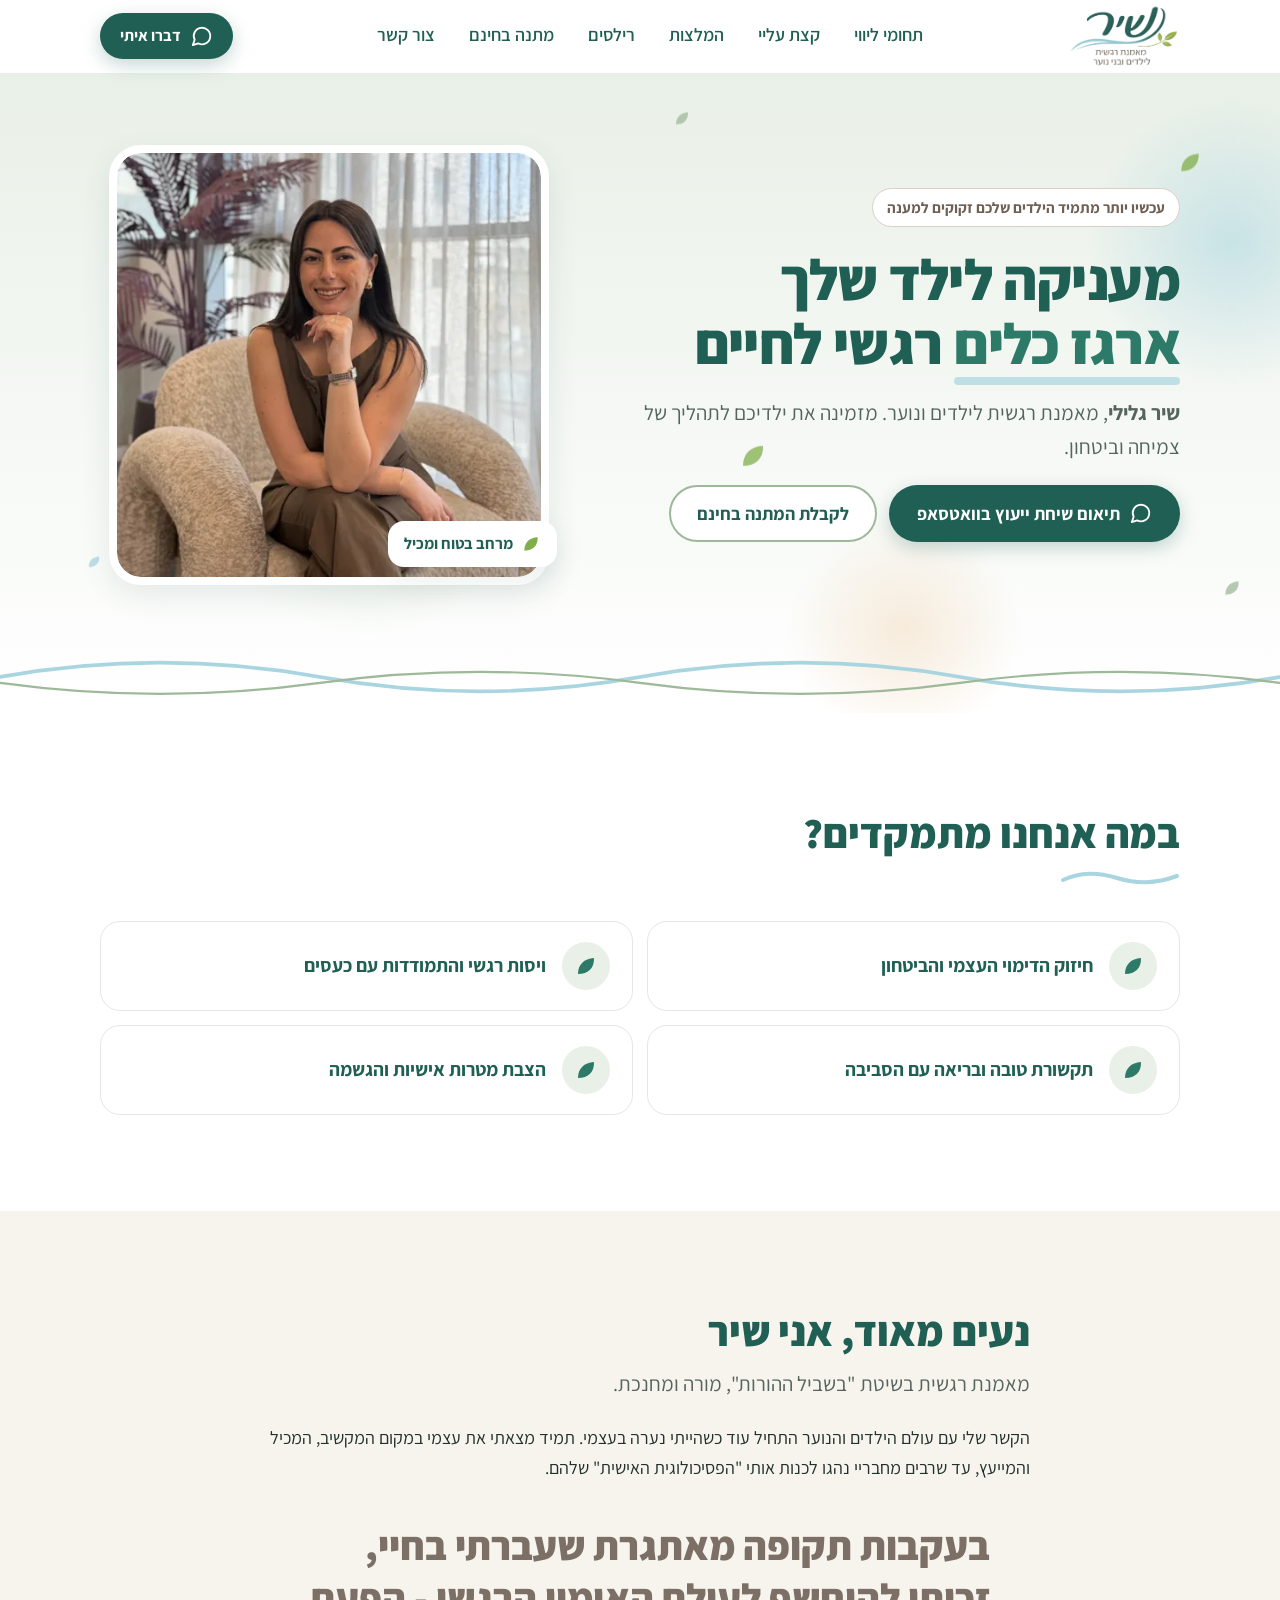
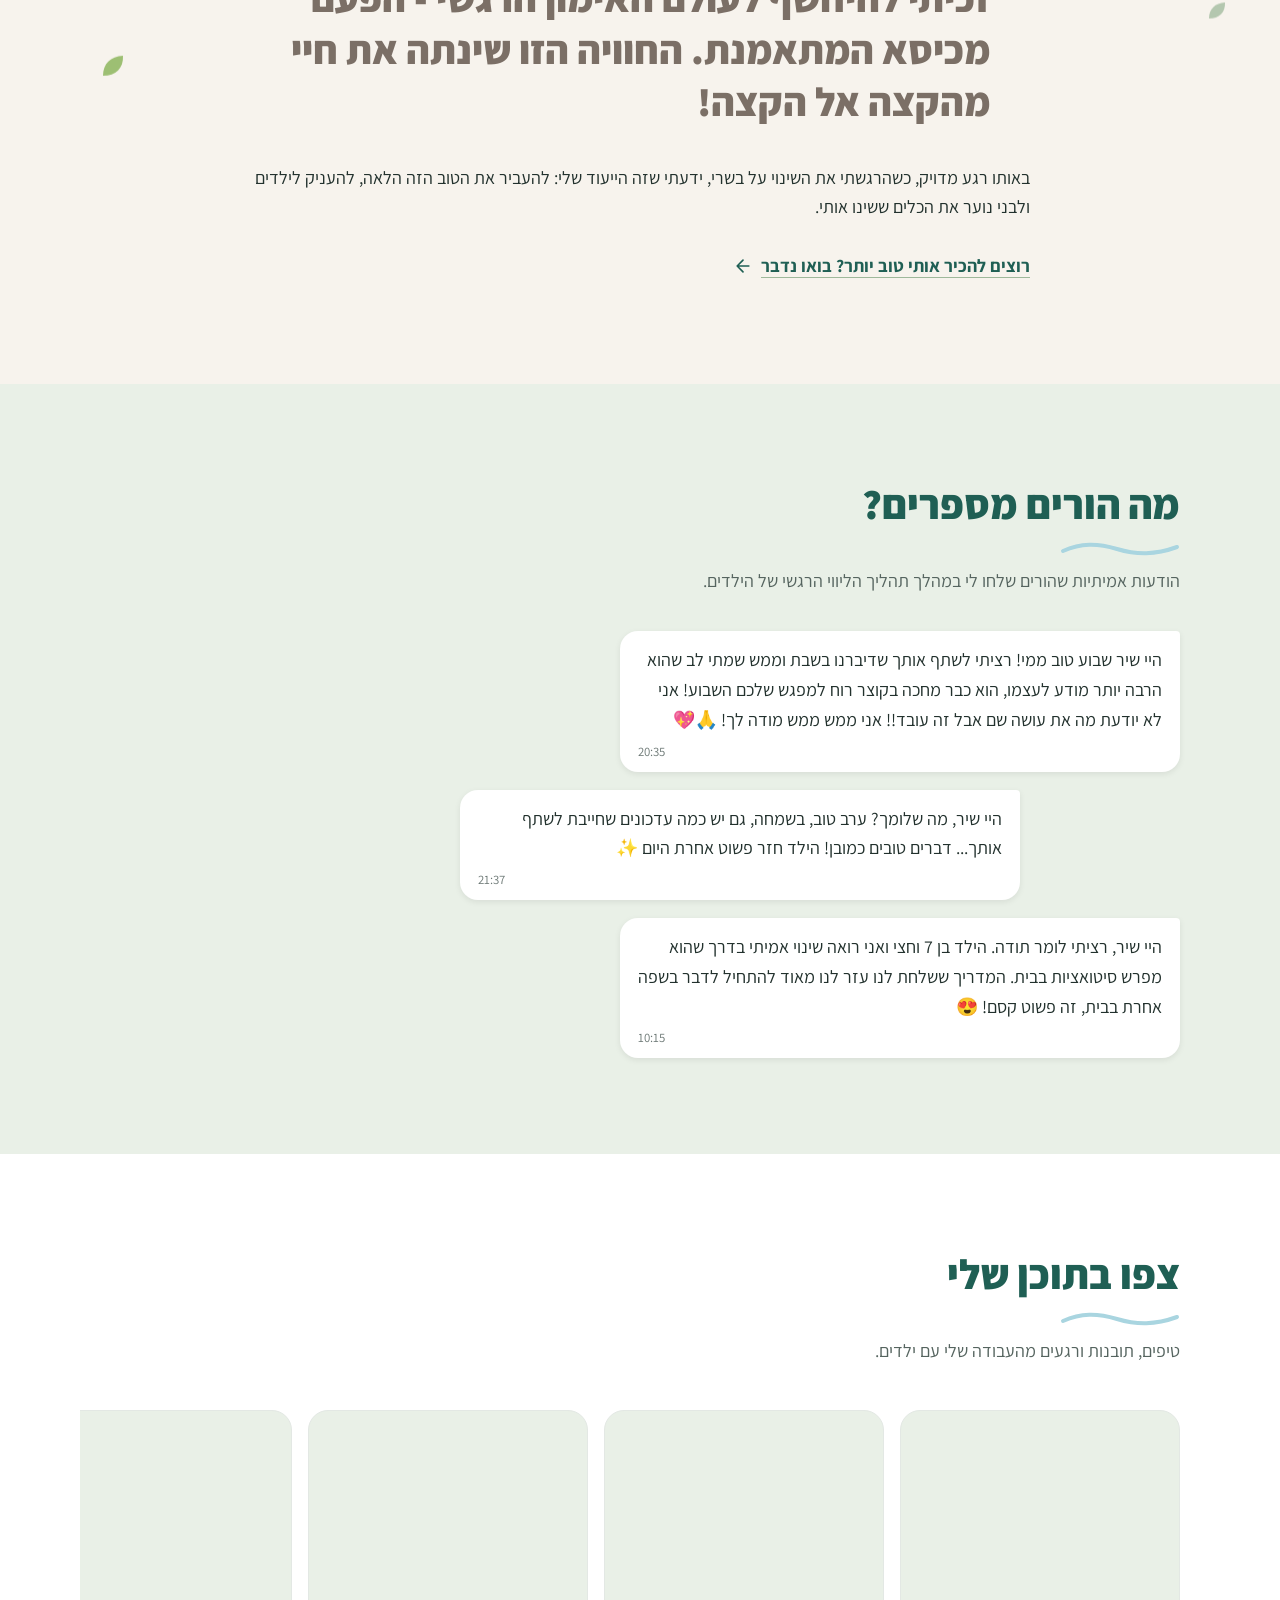
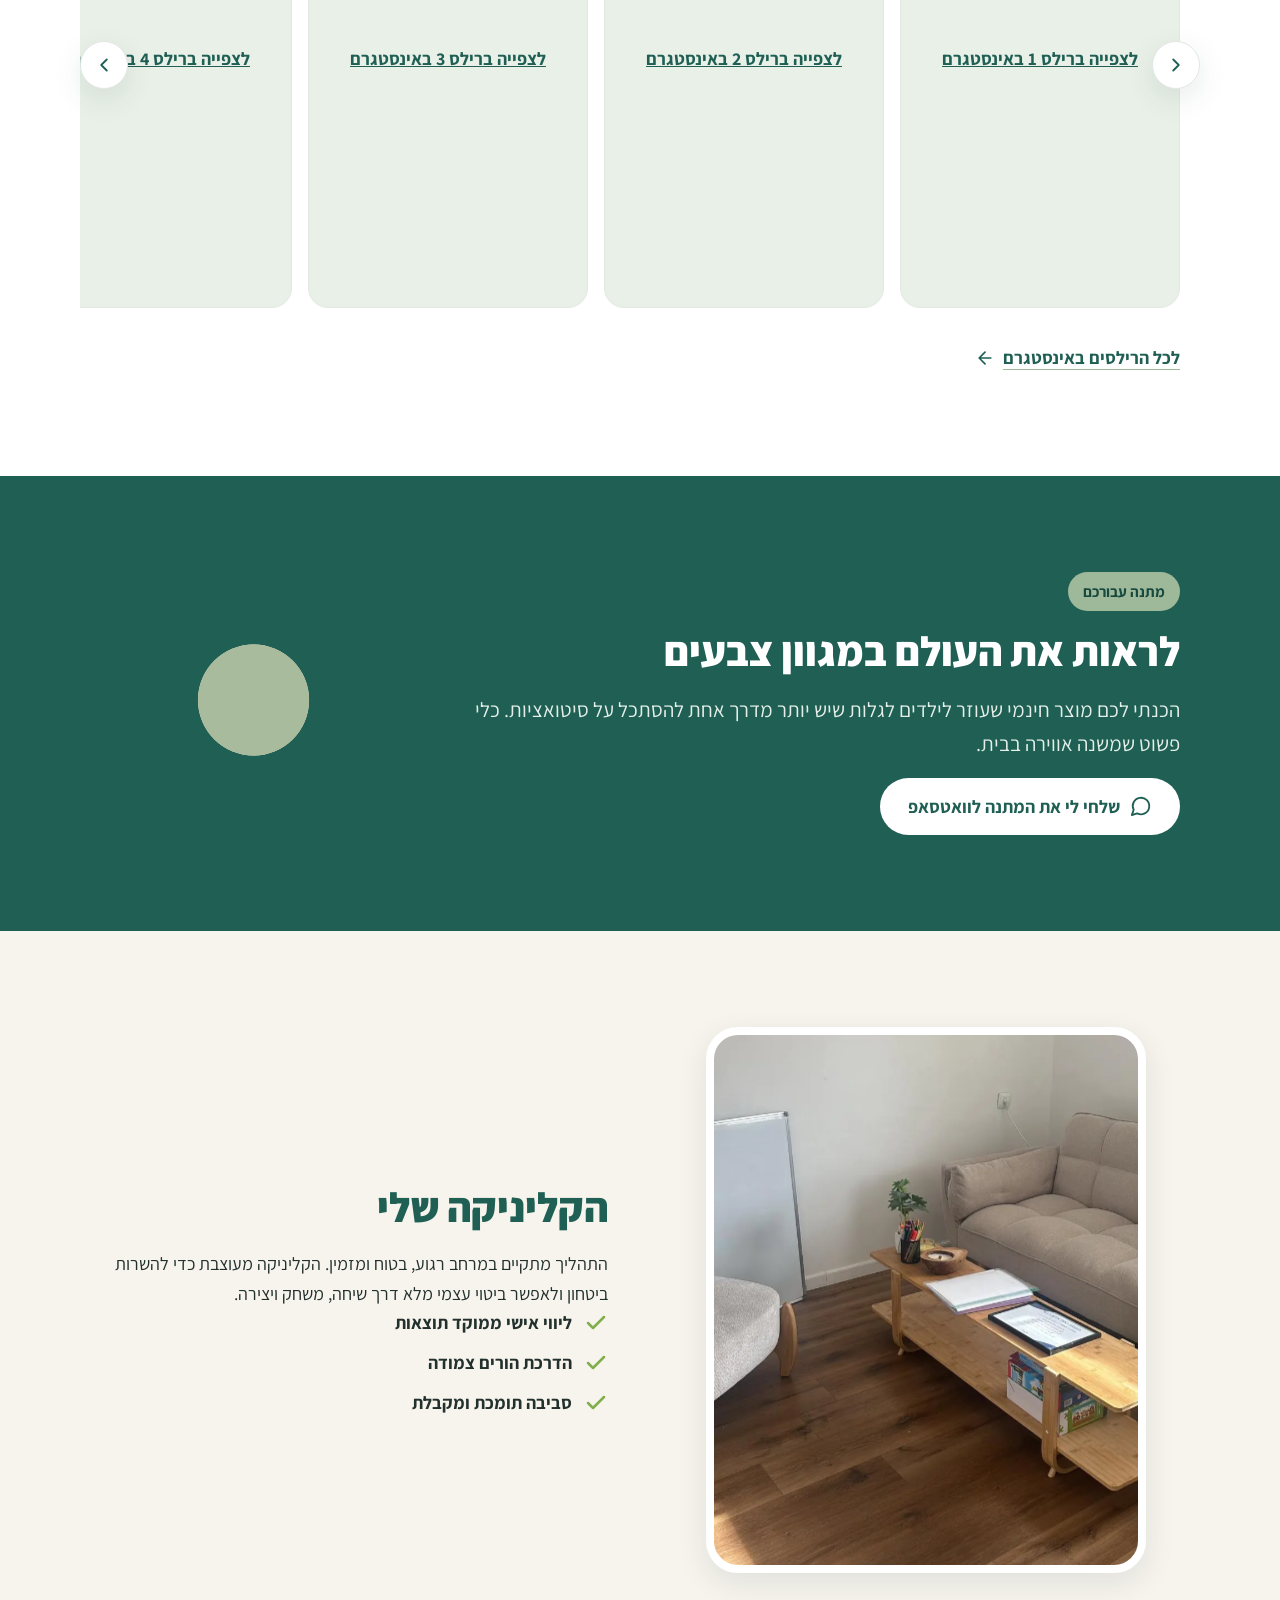
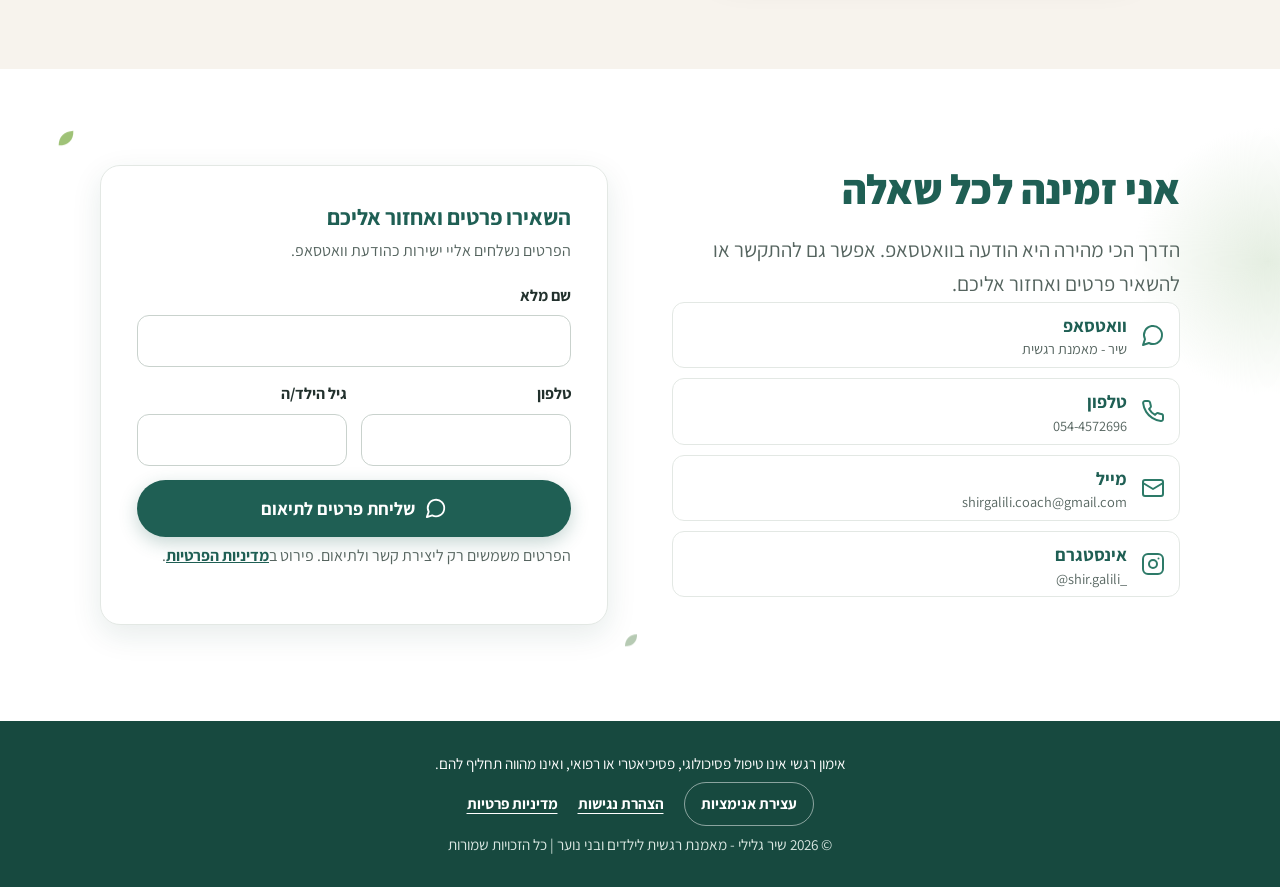
==== commit aaeab446: "Add floating leaves, drifting color blobs, flowing waves and a pause-animations button Co-Authored-B" ====
--- a/index.html
+++ b/index.html
@@ -59,6 +59,7 @@
 <main id="main">
 
   <section class="hero" id="top">
+    <div class="float" aria-hidden="true"><span class="float__item" data-speed="0.1" style="inset-inline-start:-8%;top:4%"><span class="blob" style="width:300px;height:300px;--c:#a9d5e0;animation-duration:19s;animation-delay:-0s"></span></span><span class="float__item" data-speed="0.18" style="inset-inline-start:58%;top:38%"><span class="blob" style="width:340px;height:340px;--c:#cfe0c9;animation-duration:23s;animation-delay:-6s"></span></span><span class="float__item" data-speed="0.14" style="inset-inline-start:20%;top:70%"><span class="blob" style="width:240px;height:240px;--c:#f2dcc0;animation-duration:21s;animation-delay:-3s"></span></span><span class="float__item" data-speed="0.35" style="inset-inline-start:6%;top:16%"><svg class="leafy a" style="width:26px;height:26px;color:#7fae4a;animation-duration:9s;animation-delay:-0s" viewBox="0 0 24 24" fill="currentColor"><path d="M4 20C4 10.5 10 4.5 20 4c.4 10-5.6 16-16 16Z"/></svg></span><span class="float__item float__item--mid" data-speed="0.2" style="inset-inline-start:46%;top:8%"><svg class="leafy b" style="width:18px;height:18px;color:#9eb89a;animation-duration:11s;animation-delay:-2s" viewBox="0 0 24 24" fill="currentColor"><path d="M4 20C4 10.5 10 4.5 20 4c.4 10-5.6 16-16 16Z"/></svg></span><span class="float__item" data-speed="0.5" style="inset-inline-start:88%;top:30%"><svg class="leafy a" style="width:22px;height:22px;color:#9eb89a;animation-duration:10s;animation-delay:-4s" viewBox="0 0 24 24" fill="currentColor"><path d="M4 20C4 10.5 10 4.5 20 4c.4 10-5.6 16-16 16Z"/></svg></span><span class="float__item float__item--mid" data-speed="0.4" style="inset-inline-start:40%;top:62%"><svg class="leafy b" style="width:30px;height:30px;color:#7fae4a;animation-duration:12s;animation-delay:-1s" viewBox="0 0 24 24" fill="currentColor"><path d="M4 20C4 10.5 10 4.5 20 4c.4 10-5.6 16-16 16Z"/></svg></span><span class="float__item" data-speed="0.25" style="inset-inline-start:92%;top:78%"><svg class="leafy a" style="width:16px;height:16px;color:#a9d5e0;animation-duration:8s;animation-delay:-5s" viewBox="0 0 24 24" fill="currentColor"><path d="M4 20C4 10.5 10 4.5 20 4c.4 10-5.6 16-16 16Z"/></svg></span><span class="float__item" data-speed="0.45" style="inset-inline-start:3%;top:84%"><svg class="leafy b" style="width:20px;height:20px;color:#9eb89a;animation-duration:10s;animation-delay:-3s" viewBox="0 0 24 24" fill="currentColor"><path d="M4 20C4 10.5 10 4.5 20 4c.4 10-5.6 16-16 16Z"/></svg></span></div>
     <div class="wrap hero__grid">
       <div class="hero__text" data-reveal>
         <span class="badge">עכשיו יותר מתמיד הילדים שלכם זקוקים למענה</span>
@@ -74,6 +75,10 @@
         <div class="hero__tag"><svg viewBox="0 0 24 24" fill="currentColor" aria-hidden="true"><path d="M4 20C4 10.5 10 4.5 20 4c.4 10-5.6 16-16 16Z"/></svg><span>מרחב בטוח ומכיל</span></div>
       </div>
     </div>
+    <svg class="waves" aria-hidden="true" viewBox="0 0 2400 60" preserveAspectRatio="none" fill="none" stroke-linecap="round">
+      <path class="waves__a" stroke="#a9d5e0" stroke-width="5" d="M0 30c100-26 200-26 300 0s200 26 300 0 200-26 300 0 200 26 300 0 200-26 300 0 200 26 300 0 200-26 300 0 200 26 300 0"/>
+      <path class="waves__b" stroke="#9eb89a" stroke-width="3" d="M0 38c100 20 200 20 300 0s200-20 300 0 200 20 300 0 200-20 300 0 200 20 300 0 200-20 300 0 200 20 300 0 200-20 300 0"/>
+    </svg>
   </section>
 
   <section class="section" id="services">
@@ -88,7 +93,8 @@
     </div>
   </section>
 
-  <section class="section section--sand" id="about">
+  <section class="section section--sand has-float" id="about">
+    <div class="float" aria-hidden="true"><span class="float__item" data-speed="0.5" style="inset-inline-start:4%;top:12%"><svg class="leafy a" style="width:24px;height:24px;color:#9eb89a;animation-duration:10s;animation-delay:-1s" viewBox="0 0 24 24" fill="currentColor"><path d="M4 20C4 10.5 10 4.5 20 4c.4 10-5.6 16-16 16Z"/></svg></span><span class="float__item" data-speed="0.3" style="inset-inline-start:90%;top:34%"><svg class="leafy b" style="width:30px;height:30px;color:#7fae4a;animation-duration:12s;animation-delay:-4s" viewBox="0 0 24 24" fill="currentColor"><path d="M4 20C4 10.5 10 4.5 20 4c.4 10-5.6 16-16 16Z"/></svg></span><span class="float__item" data-speed="0.6" style="inset-inline-start:8%;top:80%"><svg class="leafy a" style="width:18px;height:18px;color:#a9d5e0;animation-duration:9s;animation-delay:-2s" viewBox="0 0 24 24" fill="currentColor"><path d="M4 20C4 10.5 10 4.5 20 4c.4 10-5.6 16-16 16Z"/></svg></span></div>
     <div class="wrap about">
       <div class="about__intro" data-reveal>
         <h2>נעים מאוד, אני שיר</h2>
@@ -165,7 +171,8 @@
     </div>
   </section>
 
-  <section class="section" id="contact">
+  <section class="section has-float" id="contact">
+    <div class="float" aria-hidden="true"><span class="float__item" data-speed="0.15" style="inset-inline-start:-10%;top:10%"><span class="blob" style="width:280px;height:280px;--c:#cfe0c9;animation-duration:22s;animation-delay:-2s"></span></span><span class="float__item" data-speed="0.4" style="inset-inline-start:94%;top:14%"><svg class="leafy b" style="width:22px;height:22px;color:#7fae4a;animation-duration:11s;animation-delay:-0s" viewBox="0 0 24 24" fill="currentColor"><path d="M4 20C4 10.5 10 4.5 20 4c.4 10-5.6 16-16 16Z"/></svg></span><span class="float__item float__item--mid" data-speed="0.3" style="inset-inline-start:50%;top:90%"><svg class="leafy a" style="width:18px;height:18px;color:#9eb89a;animation-duration:9s;animation-delay:-3s" viewBox="0 0 24 24" fill="currentColor"><path d="M4 20C4 10.5 10 4.5 20 4c.4 10-5.6 16-16 16Z"/></svg></span></div>
     <div class="wrap contact__grid">
       <div class="contact__info" data-reveal>
         <h2>אני זמינה לכל שאלה</h2>
@@ -208,6 +215,7 @@
   <div class="wrap">
     <p class="footer__note">אימון רגשי אינו טיפול פסיכולוגי, פסיכיאטרי או רפואי, ואינו מהווה תחליף להם.</p>
     <nav class="footer__links" aria-label="קישורים משפטיים">
+      <button class="motion-toggle" type="button" aria-pressed="false">עצירת אנימציות</button>
       <a href="accessibility.html">הצהרת נגישות</a>
       <a href="privacy.html">מדיניות פרטיות</a>
     </nav>
--- a/styles.css
+++ b/styles.css
@@ -312,6 +312,46 @@
 .freebie__art circle:nth-child(2) { transform: translate(calc((1 - var(--p, 1)) * -36px), calc((1 - var(--p, 1)) * 18px)); }
 .freebie__art circle:nth-child(3) { transform: translate(0, calc((1 - var(--p, 1)) * -32px)); }
 
+/* ── אלמנטים צפים ── */
+.hero, .has-float { position: relative; overflow: hidden; isolation: isolate; }
+.float { position: absolute; inset: 0; z-index: -1; pointer-events: none; }
+.float__item { position: absolute; transform: translate3d(0, var(--py, 0px), 0); will-change: transform; }
+.blob {
+  display: block; border-radius: 50%; opacity: .55;
+  background: radial-gradient(circle at center, var(--c) 0%, transparent 68%);
+  animation: drift 20s ease-in-out infinite alternate;
+}
+.leafy { display: block; opacity: .75; animation: sway 10s ease-in-out infinite alternate; }
+.leafy.b { animation-name: sway-b; }
+@media (max-width: 899px) { .float__item--mid { display: none; } .leafy { opacity: .55; } }
+@keyframes drift {
+  from { transform: translate(0, 0) scale(1); }
+  to { transform: translate(46px, -34px) scale(1.14); }
+}
+@keyframes sway {
+  from { transform: translate(0, 0) rotate(-14deg); }
+  to { transform: translate(16px, -26px) rotate(22deg); }
+}
+@keyframes sway-b {
+  from { transform: translate(0, -10px) rotate(160deg); }
+  to { transform: translate(-18px, 20px) rotate(196deg); }
+}
+.hero { padding-block-end: 96px; }
+.waves { position: absolute; left: 0; bottom: 14px; width: 200%; height: 44px; z-index: -1; pointer-events: none; }
+.waves__a { animation: flow 16s linear infinite; }
+.waves__b { animation: flow 24s linear infinite reverse; }
+@keyframes flow { from { transform: translateX(0); } to { transform: translateX(-600px); } }
+.hero__tag { animation: bob 5s ease-in-out infinite alternate; }
+@keyframes bob { from { transform: translateY(0); } to { transform: translateY(-10px); } }
+.freebie__art { animation: bob 6s ease-in-out infinite alternate; }
+.motion-toggle {
+  font: inherit; font-weight: 700; color: #fff; background: none; cursor: pointer;
+  border: 1px solid rgba(255, 255, 255, .5); border-radius: 999px; min-height: 44px; padding: 6px 16px;
+}
+.motion-toggle:hover { background: rgba(255, 255, 255, .12); }
+.no-motion .blob, .no-motion .leafy, .no-motion .waves path, .no-motion .hero__tag, .no-motion .freebie__art { animation: none; }
+.no-motion .float__item { transform: none; }
+
 /* ── Desktop ── */
 @media (min-width: 640px) {
   .focus-list { grid-template-columns: 1fr 1fr; }
@@ -323,7 +363,7 @@
   .nav { display: flex; gap: 26px; }
   .menu-btn, .mobile-nav, .mobile-nav.is-open { display: none; }
   .logo img { height: 64px; }
-  .hero { padding-block: 72px 96px; }
+  .hero { padding-block: 72px 128px; }
   .hero__grid { grid-template-columns: 1.1fr .9fr; gap: 64px; }
   .freebie__grid { grid-template-columns: 1.4fr .6fr; gap: 56px; }
   .clinic__grid { grid-template-columns: 1fr 1fr; gap: 64px; }
@@ -339,5 +379,7 @@
   .freebie__art circle { transform: none !important; }
   .quote .w { color: var(--teal-900); }
   .progress { display: none; }
+  .float__item { transform: none; }
+  .motion-toggle { display: none; }
   * { transition: none !important; animation: none !important; }
 }
